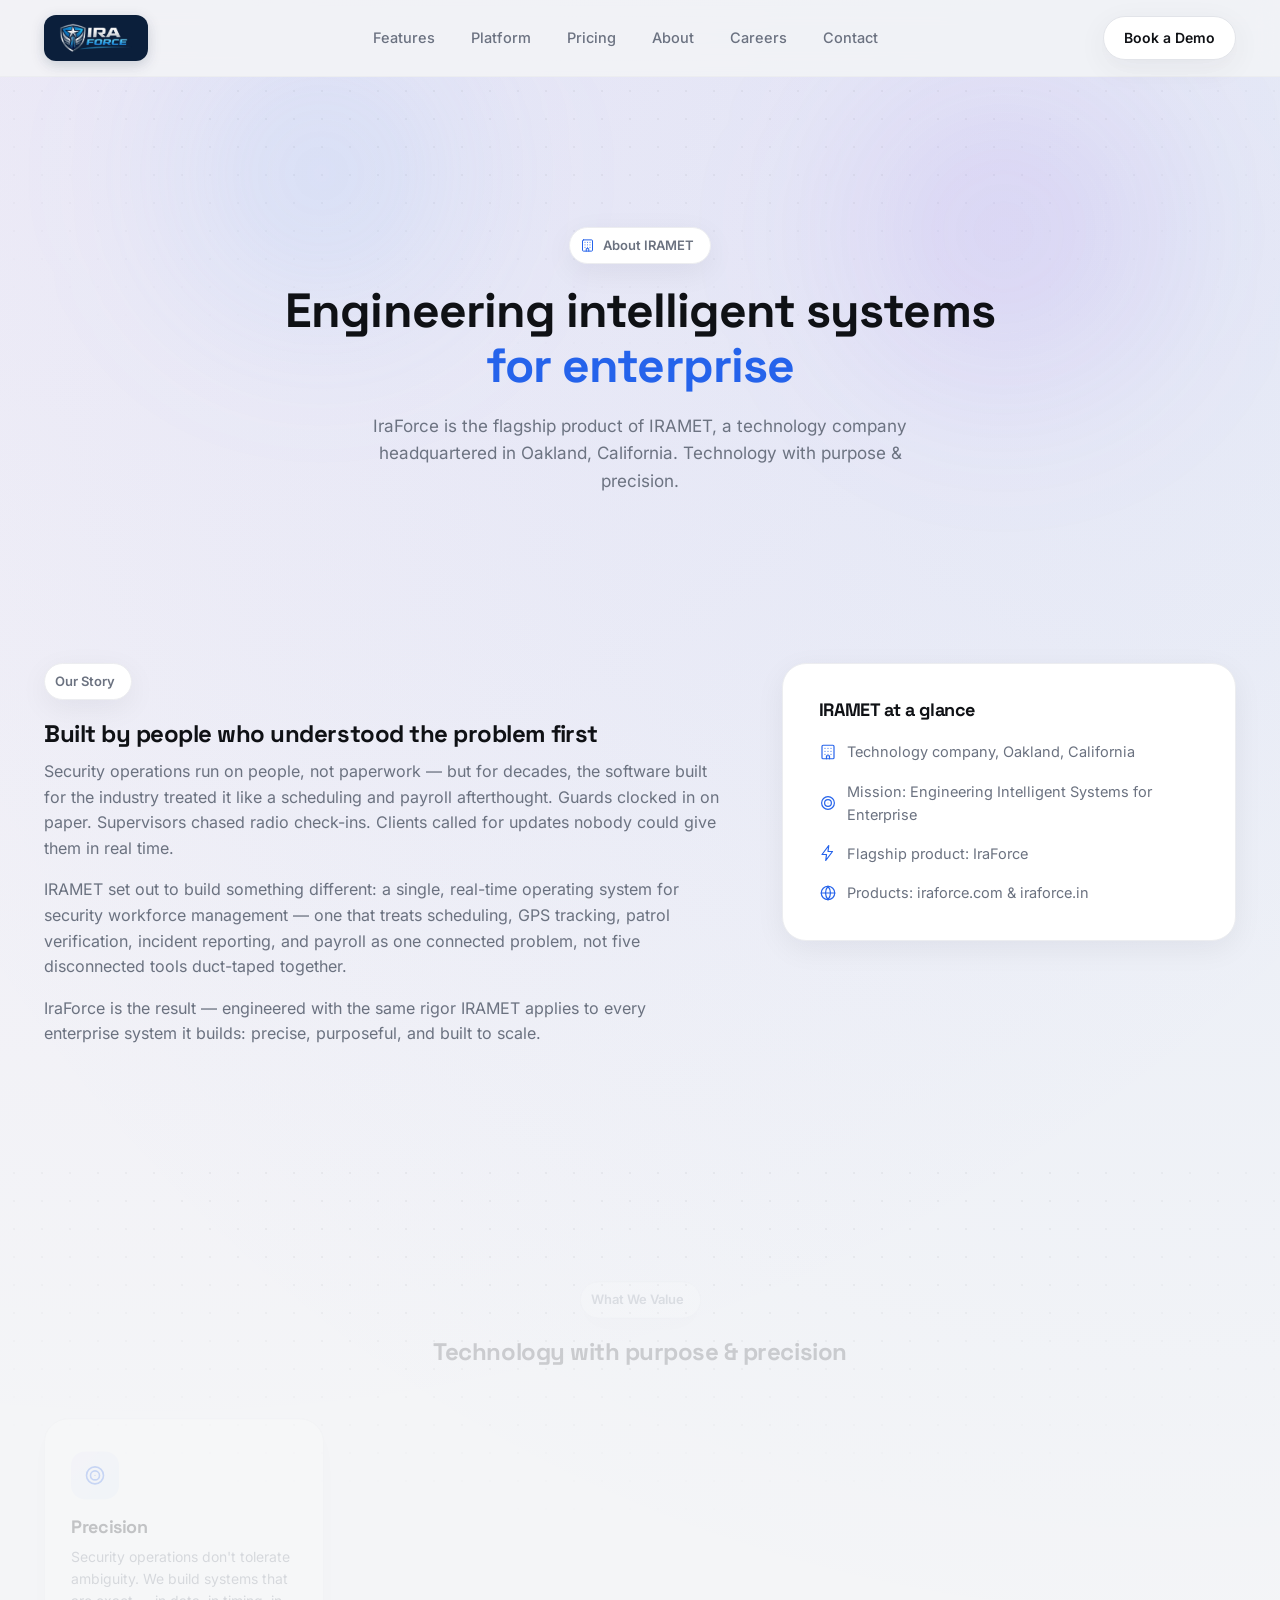
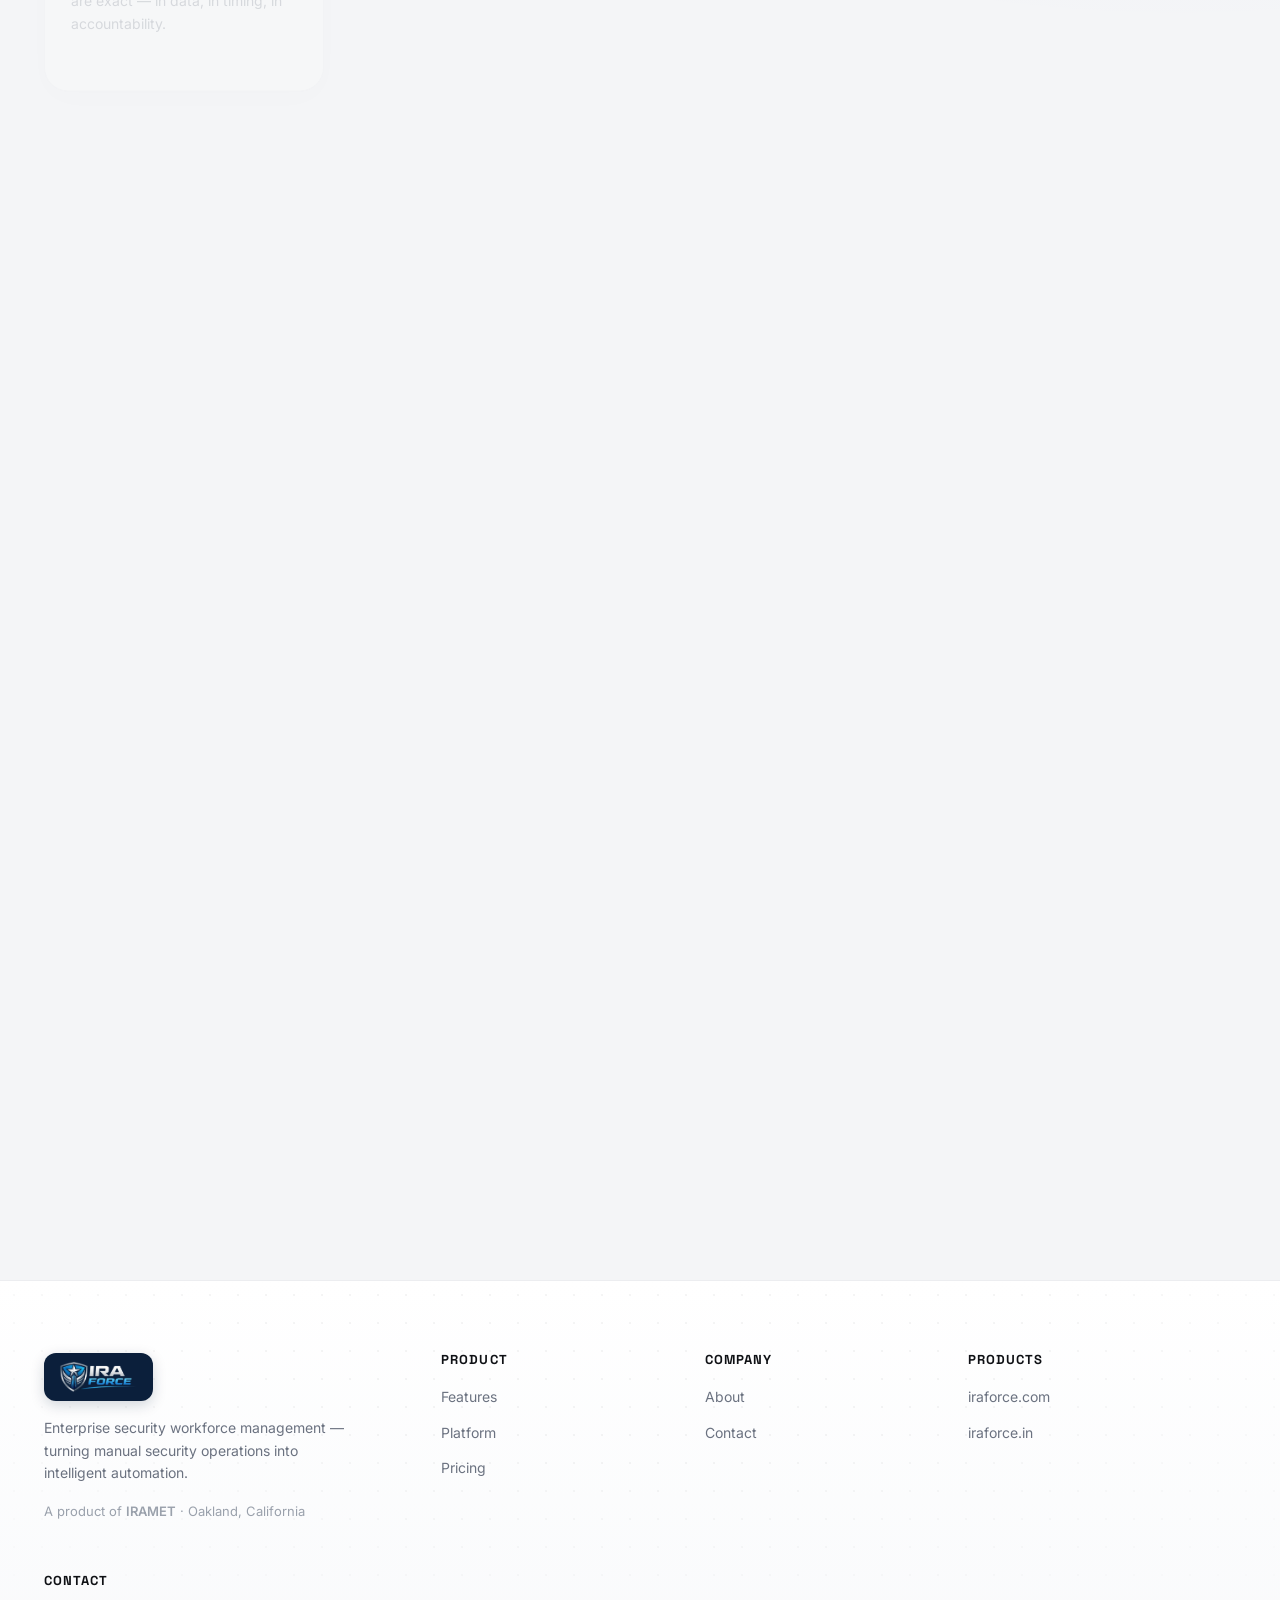
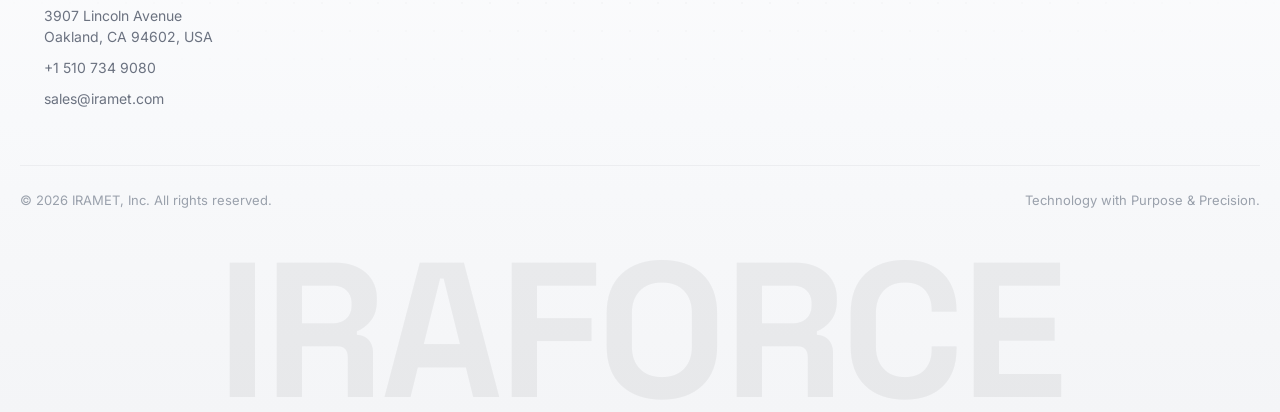
==== about/index.html @ c74eddf4 "IraForce product website — static build for GitHub Pages Astro static output built with base '/' for" ====
<!DOCTYPE html><html lang="en"><head><meta charset="UTF-8"><meta name="viewport" content="width=device-width, initial-scale=1"><title>About | IraForce</title><meta name="description" content="IraForce is the flagship product of IRAMET, a technology company based in Oakland, California, engineering intelligent systems for enterprise security operations."><link rel="canonical" href="https://iraforce.com/about/"><!-- Open Graph --><meta property="og:type" content="website"><meta property="og:title" content="About | IraForce"><meta property="og:description" content="IraForce is the flagship product of IRAMET, a technology company based in Oakland, California, engineering intelligent systems for enterprise security operations."><meta property="og:image" content="/og-image.png"><meta property="og:url" content="https://iraforce.com/about/"><meta property="og:site_name" content="IraForce"><!-- Twitter --><meta name="twitter:card" content="summary_large_image"><meta name="twitter:title" content="About | IraForce"><meta name="twitter:description" content="IraForce is the flagship product of IRAMET, a technology company based in Oakland, California, engineering intelligent systems for enterprise security operations."><meta name="twitter:image" content="/og-image.png"><meta name="theme-color" content="#f4f5f7"><link rel="icon" type="image/png" href="/assets/favicon-32.png" sizes="32x32"><link rel="icon" type="image/png" href="/assets/favicon-16.png" sizes="16x16"><link rel="apple-touch-icon" href="/assets/favicon-180.png"><link rel="shortcut icon" href="/favicon.ico"><script>
      document.documentElement.classList.add('js');
      if (window.matchMedia('(prefers-reduced-motion: reduce)').matches) {
        document.documentElement.classList.add('reduced-motion');
      }
    </script><link rel="stylesheet" href="/_astro/Icon.D8QwF3cm.css"><style>.page-hero[data-astro-cid-ta2fbyqs]{text-align:center;padding:150px 0 72px;position:relative;overflow:hidden}.hero-orbs[data-astro-cid-ta2fbyqs]{z-index:0;pointer-events:none;position:absolute;inset:0}.orb[data-astro-cid-ta2fbyqs]{filter:blur(80px);opacity:.5;border-radius:50%;position:absolute}.orb-teal[data-astro-cid-ta2fbyqs]{background:radial-gradient(circle,#60a5fa33,#0000 70%);width:380px;height:380px;top:-100px;left:10%}.orb-indigo[data-astro-cid-ta2fbyqs]{background:radial-gradient(circle,#7c3aed29,#0000 70%);width:420px;height:420px;top:-60px;right:5%}.page-hero[data-astro-cid-ta2fbyqs] .container[data-astro-cid-ta2fbyqs]{z-index:1;position:relative}.page-hero[data-astro-cid-ta2fbyqs] h1[data-astro-cid-ta2fbyqs]{max-width:720px;margin:0 auto 20px;font-size:clamp(32px,4.6vw,48px)}.page-sub[data-astro-cid-ta2fbyqs]{max-width:560px;margin:0 auto;font-size:17px}.story-grid[data-astro-cid-ta2fbyqs]{grid-template-columns:1.2fr .8fr;align-items:start;gap:56px;display:grid}.story-card-inner[data-astro-cid-ta2fbyqs]{padding:36px}.story-card[data-astro-cid-ta2fbyqs] h3[data-astro-cid-ta2fbyqs]{margin-bottom:20px;font-size:18px}.story-card[data-astro-cid-ta2fbyqs] ul[data-astro-cid-ta2fbyqs]{flex-direction:column;gap:16px;display:flex}.story-card[data-astro-cid-ta2fbyqs] li[data-astro-cid-ta2fbyqs]{color:var(--text-secondary);align-items:center;gap:10px;font-size:14.5px;display:flex}.story-card[data-astro-cid-ta2fbyqs] svg{width:18px;height:18px;color:var(--accent-blue);flex-shrink:0}.values-grid[data-astro-cid-ta2fbyqs]{grid-template-columns:repeat(4,1fr);gap:24px;display:grid}.value-card[data-astro-cid-ta2fbyqs]{text-align:left;padding:32px 26px}.value-icon[data-astro-cid-ta2fbyqs]{background:var(--gradient-brand-soft);width:48px;height:48px;color:var(--ira-teal);border-radius:14px;justify-content:center;align-items:center;margin-bottom:18px;display:flex}.value-card[data-astro-cid-ta2fbyqs] h3[data-astro-cid-ta2fbyqs]{margin-bottom:8px;font-size:18px}.value-card[data-astro-cid-ta2fbyqs] p[data-astro-cid-ta2fbyqs]{margin-bottom:0;font-size:14px}.leadership-grid[data-astro-cid-ta2fbyqs]{grid-template-columns:repeat(3,1fr);gap:24px;display:grid}.leader-card[data-astro-cid-ta2fbyqs]{text-align:center;padding:32px}.leader-avatar[data-astro-cid-ta2fbyqs]{background:var(--gradient-brand-soft);width:64px;height:64px;color:var(--accent-blue);border-radius:50%;justify-content:center;align-items:center;margin:0 auto 18px;display:flex}.leader-card[data-astro-cid-ta2fbyqs] h3[data-astro-cid-ta2fbyqs]{margin-bottom:6px;font-size:17px}.leader-role[data-astro-cid-ta2fbyqs]{color:var(--text-secondary);margin-bottom:8px;font-size:13.5px;font-weight:600}.leader-note[data-astro-cid-ta2fbyqs]{color:var(--text-muted);margin-bottom:0;font-size:12.5px}.cta-panel[data-astro-cid-ta2fbyqs]{text-align:center;padding:72px 40px;position:relative}.cta-panel[data-astro-cid-ta2fbyqs] h2[data-astro-cid-ta2fbyqs]{max-width:600px;margin:0 auto 14px;font-size:clamp(26px,3.6vw,36px)}.cta-glyph[data-astro-cid-ta2fbyqs]{width:.78em;height:.78em;color:var(--accent-blue);vertical-align:-.08em;display:inline-block}.cta-panel[data-astro-cid-ta2fbyqs] p[data-astro-cid-ta2fbyqs]{max-width:460px;margin:0 auto 28px}.cta-actions[data-astro-cid-ta2fbyqs]{flex-wrap:wrap;justify-content:center;gap:16px;display:flex}.cta-actions[data-astro-cid-ta2fbyqs] svg{width:16px;height:16px}@media (width<=960px){.story-grid[data-astro-cid-ta2fbyqs]{grid-template-columns:1fr}.values-grid[data-astro-cid-ta2fbyqs]{grid-template-columns:repeat(2,1fr)}}@media (width<=640px){.values-grid[data-astro-cid-ta2fbyqs],.leadership-grid[data-astro-cid-ta2fbyqs]{grid-template-columns:1fr}}
</style></head><body><a href="#main-content" class="skip-link">Skip to content</a><header class="site-nav" id="site-nav" data-astro-cid-wpvy4v7s><div class="container nav-inner" data-astro-cid-wpvy4v7s><a href="/" class="brand" aria-label="IraForce home" data-astro-cid-wpvy4v7s><img src="/assets/iraforce-logo-trimmed.png" alt="IraForce" class="brand-logo" width="373" height="151" data-astro-cid-wpvy4v7s></a><nav class="nav-links" aria-label="Primary" data-astro-cid-wpvy4v7s><ul data-astro-cid-wpvy4v7s><li data-astro-cid-wpvy4v7s><a href="/features" data-astro-cid-wpvy4v7s>Features</a></li><li data-astro-cid-wpvy4v7s><a href="/platform" data-astro-cid-wpvy4v7s>Platform</a></li><li data-astro-cid-wpvy4v7s><a href="/pricing" data-astro-cid-wpvy4v7s>Pricing</a></li><li data-astro-cid-wpvy4v7s><a href="/about" data-astro-cid-wpvy4v7s>About</a></li><li data-astro-cid-wpvy4v7s><a href="/careers" data-astro-cid-wpvy4v7s>Careers</a></li><li data-astro-cid-wpvy4v7s><a href="/contact" data-astro-cid-wpvy4v7s>Contact</a></li></ul></nav><div class="nav-actions" data-astro-cid-wpvy4v7s><a href="/contact" class="btn btn-secondary nav-cta-secondary" data-astro-cid-wpvy4v7s>Book a Demo</a></div><button class="nav-toggle" id="nav-toggle" aria-expanded="false" aria-controls="mobile-nav" aria-label="Toggle navigation menu" data-astro-cid-wpvy4v7s><span data-astro-cid-wpvy4v7s></span><span data-astro-cid-wpvy4v7s></span><span data-astro-cid-wpvy4v7s></span></button></div><div class="mobile-nav" id="mobile-nav" data-astro-cid-wpvy4v7s><ul data-astro-cid-wpvy4v7s><li data-astro-cid-wpvy4v7s><a href="/features" data-astro-cid-wpvy4v7s>Features</a></li><li data-astro-cid-wpvy4v7s><a href="/platform" data-astro-cid-wpvy4v7s>Platform</a></li><li data-astro-cid-wpvy4v7s><a href="/pricing" data-astro-cid-wpvy4v7s>Pricing</a></li><li data-astro-cid-wpvy4v7s><a href="/about" data-astro-cid-wpvy4v7s>About</a></li><li data-astro-cid-wpvy4v7s><a href="/careers" data-astro-cid-wpvy4v7s>Careers</a></li><li data-astro-cid-wpvy4v7s><a href="/contact" data-astro-cid-wpvy4v7s>Contact</a></li><li data-astro-cid-wpvy4v7s><a href="/contact" class="btn btn-primary btn-block" data-astro-cid-wpvy4v7s>Book a Demo</a></li></ul></div></header><script type="module">var e=document.getElementById(`nav-toggle`),t=document.getElementById(`mobile-nav`);e?.addEventListener(`click`,()=>{let n=t?.classList.toggle(`open`);e.setAttribute(`aria-expanded`,String(!!n))}),t?.querySelectorAll(`a`).forEach(n=>{n.addEventListener(`click`,()=>{t.classList.remove(`open`),e?.setAttribute(`aria-expanded`,`false`)})});</script><main id="main-content"><section class="page-hero dot-grid" data-hero data-astro-cid-ta2fbyqs><div class="hero-orbs" aria-hidden="true" data-astro-cid-ta2fbyqs><span class="orb orb-teal" data-hero-orb data-parallax="0.15" data-astro-cid-ta2fbyqs></span><span class="orb orb-indigo" data-hero-orb data-parallax="0.25" data-astro-cid-ta2fbyqs></span></div><div class="container" data-astro-cid-ta2fbyqs><span class="eyebrow" data-hero-eyebrow data-astro-cid-ta2fbyqs><svg class="icon eyebrow-icon" width="24" height="24" viewBox="0 0 24 24" fill="none" stroke="currentColor" stroke-width="1.6" stroke-linecap="round" stroke-linejoin="round" aria-hidden="true"><rect x="4" y="3" width="16" height="18" rx="1.5"/><path d="M8 7h.01M12 7h.01M16 7h.01M8 11h.01M12 11h.01M16 11h.01M8 15h.01M12 15h.01M16 15h.01M10 21v-4h4v4"/></svg> About IRAMET</span><h1 data-hero-title data-astro-cid-ta2fbyqs>Engineering intelligent systems <span class="gradient-text" data-astro-cid-ta2fbyqs>for enterprise</span></h1><p class="page-sub" data-hero-sub data-astro-cid-ta2fbyqs>IraForce is the flagship product of IRAMET, a technology company headquartered in Oakland, California. Technology with purpose &amp; precision.</p></div></section><section class="section" data-astro-cid-ta2fbyqs><div class="container story-grid" data-astro-cid-ta2fbyqs><div class="story-copy" data-reveal data-astro-cid-ta2fbyqs><span class="eyebrow" data-astro-cid-ta2fbyqs>Our Story</span><h2 data-astro-cid-ta2fbyqs>Built by people who understood the problem first</h2><p data-astro-cid-ta2fbyqs>Security operations run on people, not paperwork — but for decades, the software built for the industry treated it like a scheduling and payroll afterthought. Guards clocked in on paper. Supervisors chased radio check-ins. Clients called for updates nobody could give them in real time.</p><p data-astro-cid-ta2fbyqs>IRAMET set out to build something different: a single, real-time operating system for security workforce management — one that treats scheduling, GPS tracking, patrol verification, incident reporting, and payroll as one connected problem, not five disconnected tools duct-taped together.</p><p data-astro-cid-ta2fbyqs>IraForce is the result — engineered with the same rigor IRAMET applies to every enterprise system it builds: precise, purposeful, and built to scale.</p></div><div class="story-card glass-card" data-reveal data-astro-cid-ta2fbyqs><div class="story-card-inner" data-astro-cid-ta2fbyqs><h3 data-astro-cid-ta2fbyqs>IRAMET at a glance</h3><ul data-astro-cid-ta2fbyqs><li data-astro-cid-ta2fbyqs><svg class="icon " width="24" height="24" viewBox="0 0 24 24" fill="none" stroke="currentColor" stroke-width="1.6" stroke-linecap="round" stroke-linejoin="round" aria-hidden="true"><rect x="4" y="3" width="16" height="18" rx="1.5"/><path d="M8 7h.01M12 7h.01M16 7h.01M8 11h.01M12 11h.01M16 11h.01M8 15h.01M12 15h.01M16 15h.01M10 21v-4h4v4"/></svg> Technology company, Oakland, California</li><li data-astro-cid-ta2fbyqs><svg class="icon " width="24" height="24" viewBox="0 0 24 24" fill="none" stroke="currentColor" stroke-width="1.6" stroke-linecap="round" stroke-linejoin="round" aria-hidden="true"><circle cx="12" cy="12" r="8.5"/><circle cx="12" cy="12" r="4.5"/><circle cx="12" cy="12" r=".6" fill="currentColor" stroke="none"/></svg> Mission: Engineering Intelligent Systems for Enterprise</li><li data-astro-cid-ta2fbyqs><svg class="icon " width="24" height="24" viewBox="0 0 24 24" fill="none" stroke="currentColor" stroke-width="1.6" stroke-linecap="round" stroke-linejoin="round" aria-hidden="true"><path d="M13 2 4 14h6l-1 8 9-12h-6l1-8Z"/></svg> Flagship product: IraForce</li><li data-astro-cid-ta2fbyqs><svg class="icon " width="24" height="24" viewBox="0 0 24 24" fill="none" stroke="currentColor" stroke-width="1.6" stroke-linecap="round" stroke-linejoin="round" aria-hidden="true"><circle cx="12" cy="12" r="9"/><path d="M3 12h18M12 3a14 14 0 0 1 0 18 14 14 0 0 1 0-18Z"/></svg> Products: iraforce.com &amp; iraforce.in</li></ul></div></div></div></section><section class="section values-band dot-grid" data-astro-cid-ta2fbyqs><div class="container" data-astro-cid-ta2fbyqs><div class="section-head center" data-reveal data-astro-cid-ta2fbyqs><span class="eyebrow" data-astro-cid-ta2fbyqs>What We Value</span><h2 data-astro-cid-ta2fbyqs>Technology with purpose &amp; precision</h2></div><div class="values-grid" data-reveal-group data-astro-cid-ta2fbyqs><div class="value-card glass-card" data-reveal-item data-astro-cid-ta2fbyqs><div class="value-icon" data-astro-cid-ta2fbyqs><svg class="icon " width="24" height="24" viewBox="0 0 24 24" fill="none" stroke="currentColor" stroke-width="1.6" stroke-linecap="round" stroke-linejoin="round" aria-hidden="true"><circle cx="12" cy="12" r="8.5"/><circle cx="12" cy="12" r="4.5"/><circle cx="12" cy="12" r=".6" fill="currentColor" stroke="none"/></svg></div><h3 data-astro-cid-ta2fbyqs>Precision</h3><p data-astro-cid-ta2fbyqs>Security operations don&#39;t tolerate ambiguity. We build systems that are exact — in data, in timing, in accountability.</p></div><div class="value-card glass-card" data-reveal-item data-astro-cid-ta2fbyqs><div class="value-icon" data-astro-cid-ta2fbyqs><svg class="icon " width="24" height="24" viewBox="0 0 24 24" fill="none" stroke="currentColor" stroke-width="1.6" stroke-linecap="round" stroke-linejoin="round" aria-hidden="true"><path d="M13 2 4 14h6l-1 8 9-12h-6l1-8Z"/></svg></div><h3 data-astro-cid-ta2fbyqs>Purpose</h3><p data-astro-cid-ta2fbyqs>Every feature ships because it solves a real operational problem for guards, supervisors, or clients — not because it looks good on a slide.</p></div><div class="value-card glass-card" data-reveal-item data-astro-cid-ta2fbyqs><div class="value-icon" data-astro-cid-ta2fbyqs><svg class="icon " width="24" height="24" viewBox="0 0 24 24" fill="none" stroke="currentColor" stroke-width="1.6" stroke-linecap="round" stroke-linejoin="round" aria-hidden="true"><path d="M12 3 4.5 6v6c0 5 3.2 8.4 7.5 9 4.3-.6 7.5-4 7.5-9V6L12 3Z"/><path d="m9 12 2 2 4-4.2"/></svg></div><h3 data-astro-cid-ta2fbyqs>Trust</h3><p data-astro-cid-ta2fbyqs>Our customers run physical security on our platform. We treat reliability, privacy, and data integrity as non-negotiable.</p></div><div class="value-card glass-card" data-reveal-item data-astro-cid-ta2fbyqs><div class="value-icon" data-astro-cid-ta2fbyqs><svg class="icon " width="24" height="24" viewBox="0 0 24 24" fill="none" stroke="currentColor" stroke-width="1.6" stroke-linecap="round" stroke-linejoin="round" aria-hidden="true"><circle cx="12" cy="12" r="9"/><path d="M3 12h18M12 3a14 14 0 0 1 0 18 14 14 0 0 1 0-18Z"/></svg></div><h3 data-astro-cid-ta2fbyqs>Scale</h3><p data-astro-cid-ta2fbyqs>From a single site to a global portfolio, the architecture is built multi-tenant from the ground up — no re-platforming required.</p></div></div></div></section><section class="section leadership-band" data-astro-cid-ta2fbyqs><div class="container" data-astro-cid-ta2fbyqs><div class="section-head center" data-reveal data-astro-cid-ta2fbyqs><span class="eyebrow" data-astro-cid-ta2fbyqs>Leadership</span><h2 data-astro-cid-ta2fbyqs>The team behind IraForce</h2><p data-astro-cid-ta2fbyqs>Leadership profiles are being finalized — check back soon, or reach out directly.</p></div><div class="leadership-grid" data-reveal-group data-astro-cid-ta2fbyqs><div class="leader-card glass-card" data-reveal-item data-astro-cid-ta2fbyqs><div class="leader-avatar" aria-hidden="true" data-astro-cid-ta2fbyqs><svg class="icon " width="24" height="24" viewBox="0 0 24 24" fill="none" stroke="currentColor" stroke-width="1.6" stroke-linecap="round" stroke-linejoin="round" aria-hidden="true"><circle cx="9" cy="8" r="3"/><path d="M2.5 20c0-3.6 2.9-6 6.5-6s6.5 2.4 6.5 6"/><circle cx="17.5" cy="9" r="2.5"/><path d="M15.5 14.2c2.9.4 5 2.6 5 5.8"/></svg></div><h3 data-astro-cid-ta2fbyqs>Leadership Team</h3><p class="leader-role" data-astro-cid-ta2fbyqs>Executive Leadership</p><p class="leader-note" data-astro-cid-ta2fbyqs>Bios coming soon</p></div><div class="leader-card glass-card" data-reveal-item data-astro-cid-ta2fbyqs><div class="leader-avatar" aria-hidden="true" data-astro-cid-ta2fbyqs><svg class="icon " width="24" height="24" viewBox="0 0 24 24" fill="none" stroke="currentColor" stroke-width="1.6" stroke-linecap="round" stroke-linejoin="round" aria-hidden="true"><circle cx="9" cy="8" r="3"/><path d="M2.5 20c0-3.6 2.9-6 6.5-6s6.5 2.4 6.5 6"/><circle cx="17.5" cy="9" r="2.5"/><path d="M15.5 14.2c2.9.4 5 2.6 5 5.8"/></svg></div><h3 data-astro-cid-ta2fbyqs>Product &amp; Engineering</h3><p class="leader-role" data-astro-cid-ta2fbyqs>Product &amp; Engineering Leadership</p><p class="leader-note" data-astro-cid-ta2fbyqs>Bios coming soon</p></div><div class="leader-card glass-card" data-reveal-item data-astro-cid-ta2fbyqs><div class="leader-avatar" aria-hidden="true" data-astro-cid-ta2fbyqs><svg class="icon " width="24" height="24" viewBox="0 0 24 24" fill="none" stroke="currentColor" stroke-width="1.6" stroke-linecap="round" stroke-linejoin="round" aria-hidden="true"><circle cx="9" cy="8" r="3"/><path d="M2.5 20c0-3.6 2.9-6 6.5-6s6.5 2.4 6.5 6"/><circle cx="17.5" cy="9" r="2.5"/><path d="M15.5 14.2c2.9.4 5 2.6 5 5.8"/></svg></div><h3 data-astro-cid-ta2fbyqs>Customer Success</h3><p class="leader-role" data-astro-cid-ta2fbyqs>Customer Success Leadership</p><p class="leader-note" data-astro-cid-ta2fbyqs>Bios coming soon</p></div></div></div></section><section class="section closing-cta" data-astro-cid-ta2fbyqs><div class="container" data-astro-cid-ta2fbyqs><div class="cta-panel glass-card" data-reveal data-astro-cid-ta2fbyqs><h2 data-astro-cid-ta2fbyqs>Want to talk to the team? <svg class="icon cta-glyph" width="24" height="24" viewBox="0 0 24 24" fill="none" stroke="currentColor" stroke-width="1.6" stroke-linecap="round" stroke-linejoin="round" aria-hidden="true"><path d="M12 3 4.5 6v6c0 5 3.2 8.4 7.5 9 4.3-.6 7.5-4 7.5-9V6L12 3Z"/><path d="m9 12 2 2 4-4.2"/></svg></h2><p data-astro-cid-ta2fbyqs>We're happy to walk through how IraForce would fit your operation.</p><div class="cta-actions" data-astro-cid-ta2fbyqs><a href="/contact" class="btn btn-primary" data-astro-cid-ta2fbyqs>Contact Us <svg class="icon " width="24" height="24" viewBox="0 0 24 24" fill="none" stroke="currentColor" stroke-width="1.6" stroke-linecap="round" stroke-linejoin="round" aria-hidden="true"><path d="M5 12h13M13 6l6 6-6 6"/></svg></a></div></div></div></section></main><footer class="site-footer dot-grid" data-astro-cid-jo6i4kqk><div class="container footer-inner" data-astro-cid-jo6i4kqk><div class="footer-brand" data-astro-cid-jo6i4kqk><a href="/" class="brand" aria-label="IraForce home" data-astro-cid-jo6i4kqk><img src="/assets/iraforce-logo-trimmed.png" alt="IraForce" class="brand-logo" width="373" height="151" data-astro-cid-jo6i4kqk></a><p data-astro-cid-jo6i4kqk>Enterprise security workforce management — turning manual security operations into intelligent automation.</p><p class="footer-parent" data-astro-cid-jo6i4kqk>A product of <strong data-astro-cid-jo6i4kqk>IRAMET</strong> · Oakland, California</p></div><div class="footer-col" data-astro-cid-jo6i4kqk><h4 data-astro-cid-jo6i4kqk>Product</h4><ul data-astro-cid-jo6i4kqk><li data-astro-cid-jo6i4kqk><a href="/features" data-astro-cid-jo6i4kqk>Features</a></li><li data-astro-cid-jo6i4kqk><a href="/platform" data-astro-cid-jo6i4kqk>Platform</a></li><li data-astro-cid-jo6i4kqk><a href="/pricing" data-astro-cid-jo6i4kqk>Pricing</a></li></ul></div><div class="footer-col" data-astro-cid-jo6i4kqk><h4 data-astro-cid-jo6i4kqk>Company</h4><ul data-astro-cid-jo6i4kqk><li data-astro-cid-jo6i4kqk><a href="/about" data-astro-cid-jo6i4kqk>About</a></li><li data-astro-cid-jo6i4kqk><a href="/contact" data-astro-cid-jo6i4kqk>Contact</a></li></ul></div><div class="footer-col" data-astro-cid-jo6i4kqk><h4 data-astro-cid-jo6i4kqk>Products</h4><ul data-astro-cid-jo6i4kqk><li data-astro-cid-jo6i4kqk><a href="https://iraforce.com" data-astro-cid-jo6i4kqk>iraforce.com</a></li><li data-astro-cid-jo6i4kqk><a href="https://iraforce.in" data-astro-cid-jo6i4kqk>iraforce.in</a></li></ul></div><div class="footer-col" data-astro-cid-jo6i4kqk><h4 data-astro-cid-jo6i4kqk>Contact</h4><ul class="footer-contact" data-astro-cid-jo6i4kqk><li data-astro-cid-jo6i4kqk>3907 Lincoln Avenue<br data-astro-cid-jo6i4kqk>Oakland, CA 94602, USA</li><li data-astro-cid-jo6i4kqk><a href="tel:+15107349080" data-astro-cid-jo6i4kqk>+1 510 734 9080</a></li><li data-astro-cid-jo6i4kqk><a href="mailto:sales@iramet.com" data-astro-cid-jo6i4kqk>sales@iramet.com</a></li></ul></div></div><div class="container footer-bottom" data-astro-cid-jo6i4kqk><p data-astro-cid-jo6i4kqk>&copy; 2026 IRAMET, Inc. All rights reserved.</p><p class="footer-tagline" data-astro-cid-jo6i4kqk>Technology with Purpose &amp; Precision.</p></div><div class="footer-watermark" aria-hidden="true" data-astro-cid-jo6i4kqk>IRAFORCE</div></footer><script type="module" src="/_astro/Layout.astro_astro_type_script_index_0_lang.DXG16m_d.js"></script></body></html>
---- _astro/Icon.D8QwF3cm.css ----
@font-face{font-family:Space Grotesk;font-style:normal;font-display:swap;font-weight:500;src:url(/_astro/space-grotesk-vietnamese-500-normal.BmEvtly_.woff2)format("woff2"),url(/_astro/space-grotesk-vietnamese-500-normal.BTqKIpxg.woff)format("woff");unicode-range:U+102-103,U+110-111,U+128-129,U+168-169,U+1A0-1A1,U+1AF-1B0,U+300-301,U+303-304,U+308-309,U+323,U+329,U+1EA0-1EF9,U+20AB}@font-face{font-family:Space Grotesk;font-style:normal;font-display:swap;font-weight:500;src:url(/_astro/space-grotesk-latin-ext-500-normal.DUe3BAxM.woff2)format("woff2"),url(/_astro/space-grotesk-latin-ext-500-normal.3dgZTiw9.woff)format("woff");unicode-range:U+100-2BA,U+2BD-2C5,U+2C7-2CC,U+2CE-2D7,U+2DD-2FF,U+304,U+308,U+329,U+1D00-1DBF,U+1E00-1E9F,U+1EF2-1EFF,U+2020,U+20A0-20AB,U+20AD-20C0,U+2113,U+2C60-2C7F,U+A720-A7FF}@font-face{font-family:Space Grotesk;font-style:normal;font-display:swap;font-weight:500;src:url(/_astro/space-grotesk-latin-500-normal.lFbtlQH6.woff2)format("woff2"),url(/_astro/space-grotesk-latin-500-normal.CNSSEhBt.woff)format("woff");unicode-range:U+??,U+131,U+152-153,U+2BB-2BC,U+2C6,U+2DA,U+2DC,U+304,U+308,U+329,U+2000-206F,U+20AC,U+2122,U+2191,U+2193,U+2212,U+2215,U+FEFF,U+FFFD}@font-face{font-family:Space Grotesk;font-style:normal;font-display:swap;font-weight:600;src:url(/_astro/space-grotesk-vietnamese-600-normal.DUi7WF5p.woff2)format("woff2"),url(/_astro/space-grotesk-vietnamese-600-normal.D6zpsUhD.woff)format("woff");unicode-range:U+102-103,U+110-111,U+128-129,U+168-169,U+1A0-1A1,U+1AF-1B0,U+300-301,U+303-304,U+308-309,U+323,U+329,U+1EA0-1EF9,U+20AB}@font-face{font-family:Space Grotesk;font-style:normal;font-display:swap;font-weight:600;src:url(/_astro/space-grotesk-latin-ext-600-normal.DxxdqCpr.woff2)format("woff2"),url(/_astro/space-grotesk-latin-ext-600-normal.VcznFIpX.woff)format("woff");unicode-range:U+100-2BA,U+2BD-2C5,U+2C7-2CC,U+2CE-2D7,U+2DD-2FF,U+304,U+308,U+329,U+1D00-1DBF,U+1E00-1E9F,U+1EF2-1EFF,U+2020,U+20A0-20AB,U+20AD-20C0,U+2113,U+2C60-2C7F,U+A720-A7FF}@font-face{font-family:Space Grotesk;font-style:normal;font-display:swap;font-weight:600;src:url(/_astro/space-grotesk-latin-600-normal.DjKNqYRj.woff2)format("woff2"),url(/_astro/space-grotesk-latin-600-normal.BflQw4A9.woff)format("woff");unicode-range:U+??,U+131,U+152-153,U+2BB-2BC,U+2C6,U+2DA,U+2DC,U+304,U+308,U+329,U+2000-206F,U+20AC,U+2122,U+2191,U+2193,U+2212,U+2215,U+FEFF,U+FFFD}@font-face{font-family:Space Grotesk;font-style:normal;font-display:swap;font-weight:700;src:url(/_astro/space-grotesk-vietnamese-700-normal.DMty7AZE.woff2)format("woff2"),url(/_astro/space-grotesk-vietnamese-700-normal.Duxec5Rn.woff)format("woff");unicode-range:U+102-103,U+110-111,U+128-129,U+168-169,U+1A0-1A1,U+1AF-1B0,U+300-301,U+303-304,U+308-309,U+323,U+329,U+1EA0-1EF9,U+20AB}@font-face{font-family:Space Grotesk;font-style:normal;font-display:swap;font-weight:700;src:url(/_astro/space-grotesk-latin-ext-700-normal.BQnZhY3m.woff2)format("woff2"),url(/_astro/space-grotesk-latin-ext-700-normal.HVCqSBdx.woff)format("woff");unicode-range:U+100-2BA,U+2BD-2C5,U+2C7-2CC,U+2CE-2D7,U+2DD-2FF,U+304,U+308,U+329,U+1D00-1DBF,U+1E00-1E9F,U+1EF2-1EFF,U+2020,U+20A0-20AB,U+20AD-20C0,U+2113,U+2C60-2C7F,U+A720-A7FF}@font-face{font-family:Space Grotesk;font-style:normal;font-display:swap;font-weight:700;src:url(/_astro/space-grotesk-latin-700-normal.RjhwGPKo.woff2)format("woff2"),url(/_astro/space-grotesk-latin-700-normal.CwsQ-cCU.woff)format("woff");unicode-range:U+??,U+131,U+152-153,U+2BB-2BC,U+2C6,U+2DA,U+2DC,U+304,U+308,U+329,U+2000-206F,U+20AC,U+2122,U+2191,U+2193,U+2212,U+2215,U+FEFF,U+FFFD}@font-face{font-family:Inter;font-style:normal;font-display:swap;font-weight:400;src:url(/_astro/inter-cyrillic-ext-400-normal.BQZuk6qB.woff2)format("woff2"),url(/_astro/inter-cyrillic-ext-400-normal.DQukG94-.woff)format("woff");unicode-range:U+460-52F,U+1C80-1C8A,U+20B4,U+2DE0-2DFF,U+A640-A69F,U+FE2E-FE2F}@font-face{font-family:Inter;font-style:normal;font-display:swap;font-weight:400;src:url(/_astro/inter-cyrillic-400-normal.obahsSVq.woff2)format("woff2"),url(/_astro/inter-cyrillic-400-normal.HOLc17fK.woff)format("woff");unicode-range:U+301,U+400-45F,U+490-491,U+4B0-4B1,U+2116}@font-face{font-family:Inter;font-style:normal;font-display:swap;font-weight:400;src:url(/_astro/inter-greek-ext-400-normal.DGGRlc-M.woff2)format("woff2"),url(/_astro/inter-greek-ext-400-normal.KugGGMne.woff)format("woff");unicode-range:U+1F??}@font-face{font-family:Inter;font-style:normal;font-display:swap;font-weight:400;src:url(/_astro/inter-greek-400-normal.B4URO6DV.woff2)format("woff2"),url(/_astro/inter-greek-400-normal.q2sYcFCs.woff)format("woff");unicode-range:U+370-377,U+37A-37F,U+384-38A,U+38C,U+38E-3A1,U+3A3-3FF}@font-face{font-family:Inter;font-style:normal;font-display:swap;font-weight:400;src:url(/_astro/inter-vietnamese-400-normal.DMkecbls.woff2)format("woff2"),url(/_astro/inter-vietnamese-400-normal.Bbgyi5SW.woff)format("woff");unicode-range:U+102-103,U+110-111,U+128-129,U+168-169,U+1A0-1A1,U+1AF-1B0,U+300-301,U+303-304,U+308-309,U+323,U+329,U+1EA0-1EF9,U+20AB}@font-face{font-family:Inter;font-style:normal;font-display:swap;font-weight:400;src:url(/_astro/inter-latin-ext-400-normal.C1nco2VV.woff2)format("woff2"),url(/_astro/inter-latin-ext-400-normal.77YHD8bZ.woff)format("woff");unicode-range:U+100-2BA,U+2BD-2C5,U+2C7-2CC,U+2CE-2D7,U+2DD-2FF,U+304,U+308,U+329,U+1D00-1DBF,U+1E00-1E9F,U+1EF2-1EFF,U+2020,U+20A0-20AB,U+20AD-20C0,U+2113,U+2C60-2C7F,U+A720-A7FF}@font-face{font-family:Inter;font-style:normal;font-display:swap;font-weight:400;src:url(/_astro/inter-latin-400-normal.C38fXH4l.woff2)format("woff2"),url(/_astro/inter-latin-400-normal.CyCys3Eg.woff)format("woff");unicode-range:U+??,U+131,U+152-153,U+2BB-2BC,U+2C6,U+2DA,U+2DC,U+304,U+308,U+329,U+2000-206F,U+20AC,U+2122,U+2191,U+2193,U+2212,U+2215,U+FEFF,U+FFFD}@font-face{font-family:Inter;font-style:normal;font-display:swap;font-weight:500;src:url(/_astro/inter-cyrillic-ext-500-normal.B0yAr1jD.woff2)format("woff2"),url(/_astro/inter-cyrillic-ext-500-normal.BmqWE9Dz.woff)format("woff");unicode-range:U+460-52F,U+1C80-1C8A,U+20B4,U+2DE0-2DFF,U+A640-A69F,U+FE2E-FE2F}@font-face{font-family:Inter;font-style:normal;font-display:swap;font-weight:500;src:url(/_astro/inter-cyrillic-500-normal.BasfLYem.woff2)format("woff2"),url(/_astro/inter-cyrillic-500-normal.CxZf_p3X.woff)format("woff");unicode-range:U+301,U+400-45F,U+490-491,U+4B0-4B1,U+2116}@font-face{font-family:Inter;font-style:normal;font-display:swap;font-weight:500;src:url(/_astro/inter-greek-ext-500-normal.C4iEst2y.woff2)format("woff2"),url(/_astro/inter-greek-ext-500-normal.2j5mBUwD.woff)format("woff");unicode-range:U+1F??}@font-face{font-family:Inter;font-style:normal;font-display:swap;font-weight:500;src:url(/_astro/inter-greek-500-normal.BIZE56-Y.woff2)format("woff2"),url(/_astro/inter-greek-500-normal.Xzm54t5V.woff)format("woff");unicode-range:U+370-377,U+37A-37F,U+384-38A,U+38C,U+38E-3A1,U+3A3-3FF}@font-face{font-family:Inter;font-style:normal;font-display:swap;font-weight:500;src:url(/_astro/inter-vietnamese-500-normal.DOriooB6.woff2)format("woff2"),url(/_astro/inter-vietnamese-500-normal.mJboJaSs.woff)format("woff");unicode-range:U+102-103,U+110-111,U+128-129,U+168-169,U+1A0-1A1,U+1AF-1B0,U+300-301,U+303-304,U+308-309,U+323,U+329,U+1EA0-1EF9,U+20AB}@font-face{font-family:Inter;font-style:normal;font-display:swap;font-weight:500;src:url(/_astro/inter-latin-ext-500-normal.CV4jyFjo.woff2)format("woff2"),url(/_astro/inter-latin-ext-500-normal.BxGbmqWO.woff)format("woff");unicode-range:U+100-2BA,U+2BD-2C5,U+2C7-2CC,U+2CE-2D7,U+2DD-2FF,U+304,U+308,U+329,U+1D00-1DBF,U+1E00-1E9F,U+1EF2-1EFF,U+2020,U+20A0-20AB,U+20AD-20C0,U+2113,U+2C60-2C7F,U+A720-A7FF}@font-face{font-family:Inter;font-style:normal;font-display:swap;font-weight:500;src:url(/_astro/inter-latin-500-normal.Cerq10X2.woff2)format("woff2"),url(/_astro/inter-latin-500-normal.BL9OpVg8.woff)format("woff");unicode-range:U+??,U+131,U+152-153,U+2BB-2BC,U+2C6,U+2DA,U+2DC,U+304,U+308,U+329,U+2000-206F,U+20AC,U+2122,U+2191,U+2193,U+2212,U+2215,U+FEFF,U+FFFD}@font-face{font-family:Inter;font-style:normal;font-display:swap;font-weight:600;src:url(/_astro/inter-cyrillic-ext-600-normal.Dfes3d0z.woff2)format("woff2"),url(/_astro/inter-cyrillic-ext-600-normal.Bcila6Z-.woff)format("woff");unicode-range:U+460-52F,U+1C80-1C8A,U+20B4,U+2DE0-2DFF,U+A640-A69F,U+FE2E-FE2F}@font-face{font-family:Inter;font-style:normal;font-display:swap;font-weight:600;src:url(/_astro/inter-cyrillic-600-normal.CWCymEST.woff2)format("woff2"),url(/_astro/inter-cyrillic-600-normal.4D_pXhcN.woff)format("woff");unicode-range:U+301,U+400-45F,U+490-491,U+4B0-4B1,U+2116}@font-face{font-family:Inter;font-style:normal;font-display:swap;font-weight:600;src:url(/_astro/inter-greek-ext-600-normal.DRtmH8MT.woff2)format("woff2"),url(/_astro/inter-greek-ext-600-normal.B8X0CLgF.woff)format("woff");unicode-range:U+1F??}@font-face{font-family:Inter;font-style:normal;font-display:swap;font-weight:600;src:url(/_astro/inter-greek-600-normal.plRanbMR.woff2)format("woff2"),url(/_astro/inter-greek-600-normal.BZpKdvQh.woff)format("woff");unicode-range:U+370-377,U+37A-37F,U+384-38A,U+38C,U+38E-3A1,U+3A3-3FF}@font-face{font-family:Inter;font-style:normal;font-display:swap;font-weight:600;src:url(/_astro/inter-vietnamese-600-normal.Cc8MFFhd.woff2)format("woff2"),url(/_astro/inter-vietnamese-600-normal.BuLX-rYi.woff)format("woff");unicode-range:U+102-103,U+110-111,U+128-129,U+168-169,U+1A0-1A1,U+1AF-1B0,U+300-301,U+303-304,U+308-309,U+323,U+329,U+1EA0-1EF9,U+20AB}@font-face{font-family:Inter;font-style:normal;font-display:swap;font-weight:600;src:url(/_astro/inter-latin-ext-600-normal.D2bJ5OIk.woff2)format("woff2"),url(/_astro/inter-latin-ext-600-normal.CIVaiw4L.woff)format("woff");unicode-range:U+100-2BA,U+2BD-2C5,U+2C7-2CC,U+2CE-2D7,U+2DD-2FF,U+304,U+308,U+329,U+1D00-1DBF,U+1E00-1E9F,U+1EF2-1EFF,U+2020,U+20A0-20AB,U+20AD-20C0,U+2113,U+2C60-2C7F,U+A720-A7FF}@font-face{font-family:Inter;font-style:normal;font-display:swap;font-weight:600;src:url(/_astro/inter-latin-600-normal.LgqL8muc.woff2)format("woff2"),url(/_astro/inter-latin-600-normal.CiBQ2DWP.woff)format("woff");unicode-range:U+??,U+131,U+152-153,U+2BB-2BC,U+2C6,U+2DA,U+2DC,U+304,U+308,U+329,U+2000-206F,U+20AC,U+2122,U+2191,U+2193,U+2212,U+2215,U+FEFF,U+FFFD}:root{--accent-blue:#2563eb;--accent-blue-dark:#1d4ed8;--accent-purple:#7c3aed;--accent-purple-soft:#a78bfa;--accent-blue-soft:#60a5fa;--ira-teal:var(--accent-blue);--ira-blue:var(--accent-blue);--ira-indigo:var(--accent-purple);--gradient-brand:linear-gradient(120deg, var(--accent-purple) 0%, var(--accent-blue) 100%);--gradient-brand-soft:linear-gradient(135deg, #a78bfa29 0%, #60a5fa29 100%);--gradient-radial-glow:radial-gradient(circle at 30% 20%, #60a5fa29, transparent 60%);--bg-base:#f4f5f7;--bg-panel:#fff;--bg-panel-raised:#fff;--border-soft:#ecedf0;--border-strong:#e2e4e9;--text-primary:#0f1115;--text-secondary:#6b7280;--text-muted:#9aa1ac;--btn-dark:#111318;--btn-dark-hover:#22252d;--shadow-card:0 8px 30px #11111a0f;--shadow-card-hover:0 16px 44px #11111a1a;--shadow-pill:0 8px 20px #11111a29;--font-display:"Space Grotesk", "Sora", system-ui, sans-serif;--font-body:"Inter", system-ui, -apple-system, sans-serif;--container-w:1240px;--radius-sm:12px;--radius-md:18px;--radius-lg:24px;--radius-xl:32px;color-scheme:light}*{box-sizing:border-box}html{scroll-behavior:smooth}@media (prefers-reduced-motion:reduce){html{scroll-behavior:auto}}body{background:var(--bg-base);color:var(--text-primary);font-family:var(--font-body);-webkit-font-smoothing:antialiased;background-image:radial-gradient(circle at 12% -6%,#7c3aed12,#0000 42%),radial-gradient(circle at 92% 6%,#2563eb12,#0000 40%);margin:0;font-size:16px;line-height:1.6;overflow-x:hidden}.dot-grid{position:relative}.dot-grid:before{content:"";pointer-events:none;z-index:0;background-image:radial-gradient(#0f11150b 1px,#0000 1px);background-size:28px 28px;position:absolute;inset:0;mask-image:radial-gradient(80% 60% at 50% 0,#000 40%,#0000 100%)}h1,h2,h3,h4,h5{font-family:var(--font-display);letter-spacing:-.02em;color:var(--text-primary);margin:0 0 .5em;font-weight:700;line-height:1.14}p{color:var(--text-secondary);margin:0 0 1em}a{color:inherit;text-decoration:none}img{max-width:100%;display:block}ul{margin:0;padding:0;list-style:none}.container{width:100%;max-width:var(--container-w);margin:0 auto;padding:0 24px}.section{padding:96px 0;position:relative}@media (width<=768px){.section{padding:64px 0}}.eyebrow{font-family:var(--font-body);letter-spacing:0;text-transform:none;color:var(--text-secondary);border:1px solid var(--border-soft);box-shadow:var(--shadow-card);background:#fff;border-radius:999px;align-items:center;gap:8px;margin-bottom:20px;padding:7px 16px 7px 10px;font-size:13px;font-weight:600;display:inline-flex}.eyebrow-icon{width:15px;height:15px;color:var(--accent-blue);flex-shrink:0}.gradient-text{color:var(--accent-blue)}.gradient-text-vivid{background:var(--gradient-brand);color:#0000;background-clip:text}.section-head{max-width:640px;margin:0 0 56px}.section-head.center{text-align:center;margin-left:auto;margin-right:auto}.btn{font-family:var(--font-body);cursor:pointer;white-space:nowrap;border:1px solid #0000;border-radius:999px;justify-content:center;align-items:center;gap:8px;padding:13px 22px;font-size:15px;font-weight:600;transition:transform .25s,box-shadow .25s,background .25s,border-color .25s;display:inline-flex}.btn:focus-visible{outline:2px solid var(--accent-blue);outline-offset:3px}.btn-primary{background:var(--btn-dark);color:#fff;box-shadow:var(--shadow-pill)}.btn-primary:hover{background:var(--btn-dark-hover);transform:translateY(-2px);box-shadow:0 12px 28px #11111a38}.btn-secondary{border-color:var(--border-strong);color:var(--text-primary);box-shadow:var(--shadow-card);background:#fff}.btn-secondary:hover{border-color:var(--accent-blue);background:#2563eb0f;transform:translateY(-2px)}.btn-block{width:100%}.glass-card{border:1px solid var(--border-soft);border-radius:var(--radius-lg);box-shadow:var(--shadow-card);background:#fff;transition:transform .35s,border-color .35s,box-shadow .35s;position:relative}.glass-card:hover{box-shadow:var(--shadow-card-hover);border-color:#2563eb40;transform:translateY(-6px)}.gradient-border{border-radius:var(--radius-lg);background:linear-gradient(135deg,#7c3aed59,#2563eb4d,#11111a0a);padding:1px;position:relative}.gradient-border>*{border-radius:calc(var(--radius-lg) - 1px)}.pill{border:1px solid var(--border-soft);color:var(--text-secondary);background:#fff;border-radius:999px;align-items:center;gap:6px;padding:5px 12px;font-size:12px;font-weight:600;display:inline-flex}.visually-hidden{clip:rect(0, 0, 0, 0);white-space:nowrap;border:0;width:1px;height:1px;margin:-1px;padding:0;position:absolute;overflow:hidden}.skip-link{background:var(--accent-blue);color:#fff;z-index:1000;border-radius:0 0 8px;padding:10px 18px;font-weight:600;position:absolute;top:0;left:-999px}.skip-link:focus{left:0}[data-reveal]{opacity:0;transform:translateY(28px)}html:not(.js) [data-reveal],.reduced-motion [data-reveal]{opacity:1;transform:none}.site-nav[data-astro-cid-wpvy4v7s]{z-index:200;backdrop-filter:blur(14px);border-bottom:1px solid var(--border-soft);background:#f4f5f7c7;position:sticky;top:0}.nav-inner[data-astro-cid-wpvy4v7s]{justify-content:space-between;align-items:center;gap:24px;height:76px;display:flex}.brand[data-astro-cid-wpvy4v7s]{background:#0b1f3b;border-radius:12px;flex-shrink:0;align-items:center;gap:10px;padding:8px 15px;display:inline-flex;box-shadow:0 4px 14px #0b1f3b2e}.brand-logo[data-astro-cid-wpvy4v7s]{width:auto;height:30px;display:block}.nav-links[data-astro-cid-wpvy4v7s]{flex:1;justify-content:center;display:flex}.nav-links[data-astro-cid-wpvy4v7s] ul[data-astro-cid-wpvy4v7s]{gap:8px;display:flex}.nav-links[data-astro-cid-wpvy4v7s] a[data-astro-cid-wpvy4v7s]{color:var(--text-secondary);border-radius:999px;padding:10px 14px;font-size:14.5px;font-weight:500;transition:color .2s,background .2s;display:inline-block}.nav-links[data-astro-cid-wpvy4v7s] a[data-astro-cid-wpvy4v7s]:hover,.nav-links[data-astro-cid-wpvy4v7s] a[data-astro-cid-wpvy4v7s][aria-current=page]{color:var(--text-primary);background:#0f11150d}.nav-actions[data-astro-cid-wpvy4v7s]{flex-shrink:0}.nav-cta-secondary[data-astro-cid-wpvy4v7s]{padding:10px 20px;font-size:14px}.nav-toggle[data-astro-cid-wpvy4v7s]{border:1px solid var(--border-soft);cursor:pointer;background:0 0;border-radius:10px;flex-direction:column;justify-content:center;gap:5px;width:40px;height:40px;display:none}.nav-toggle[data-astro-cid-wpvy4v7s] span[data-astro-cid-wpvy4v7s]{background:var(--text-primary);width:18px;height:2px;margin:0 auto;transition:transform .25s,opacity .25s;display:block}.mobile-nav[data-astro-cid-wpvy4v7s]{border-bottom:1px solid var(--border-soft);background:#fff;max-height:0;transition:max-height .3s;display:none;overflow:hidden}.mobile-nav[data-astro-cid-wpvy4v7s].open{max-height:480px}.mobile-nav[data-astro-cid-wpvy4v7s] ul[data-astro-cid-wpvy4v7s]{flex-direction:column;gap:4px;padding:12px 24px 24px;display:flex}.mobile-nav[data-astro-cid-wpvy4v7s] a[data-astro-cid-wpvy4v7s]{color:var(--text-secondary);border-bottom:1px solid var(--border-soft);padding:12px 8px;font-size:16px;display:block}.mobile-nav[data-astro-cid-wpvy4v7s] .btn[data-astro-cid-wpvy4v7s]{margin-top:10px}@media (width<=880px){.nav-links[data-astro-cid-wpvy4v7s],.nav-actions[data-astro-cid-wpvy4v7s]{display:none}.nav-toggle[data-astro-cid-wpvy4v7s]{display:flex}.mobile-nav[data-astro-cid-wpvy4v7s]{display:block}}.site-footer[data-astro-cid-jo6i4kqk]{border-top:1px solid var(--border-soft);background:linear-gradient(#fff,#f8f9fb 60%,#f4f5f7);padding:72px 0 0;position:relative;overflow:hidden}.footer-inner[data-astro-cid-jo6i4kqk]{z-index:1;grid-template-columns:1.6fr 1fr 1fr 1.2fr;gap:40px;padding-bottom:56px;display:grid;position:relative}.footer-brand[data-astro-cid-jo6i4kqk] .brand[data-astro-cid-jo6i4kqk]{background:#0b1f3b;border-radius:12px;align-items:center;padding:8px 15px;display:inline-flex;box-shadow:0 4px 14px #0b1f3b2e}.footer-brand[data-astro-cid-jo6i4kqk] .brand-logo[data-astro-cid-jo6i4kqk]{width:auto;height:32px;display:block}.footer-brand[data-astro-cid-jo6i4kqk] p[data-astro-cid-jo6i4kqk]{max-width:320px;margin-top:16px;font-size:14px}.footer-parent[data-astro-cid-jo6i4kqk]{color:var(--text-muted);font-size:13px!important}.footer-col[data-astro-cid-jo6i4kqk] h4[data-astro-cid-jo6i4kqk]{text-transform:uppercase;letter-spacing:.08em;color:var(--text-primary);margin-bottom:16px;font-size:13px}.footer-col[data-astro-cid-jo6i4kqk] ul[data-astro-cid-jo6i4kqk]{flex-direction:column;gap:10px;display:flex}.footer-col[data-astro-cid-jo6i4kqk] a[data-astro-cid-jo6i4kqk]{color:var(--text-secondary);font-size:14px;transition:color .2s}.footer-col[data-astro-cid-jo6i4kqk] a[data-astro-cid-jo6i4kqk]:hover{color:var(--accent-blue)}.footer-contact[data-astro-cid-jo6i4kqk] li[data-astro-cid-jo6i4kqk]{color:var(--text-secondary);font-size:14px;line-height:1.5}.footer-bottom[data-astro-cid-jo6i4kqk]{z-index:1;border-top:1px solid var(--border-soft);flex-wrap:wrap;justify-content:space-between;gap:12px;padding:24px 0;display:flex;position:relative}.footer-bottom[data-astro-cid-jo6i4kqk] p[data-astro-cid-jo6i4kqk]{color:var(--text-muted);margin:0;font-size:13px}.footer-watermark[data-astro-cid-jo6i4kqk]{z-index:0;text-align:center;font-family:var(--font-display);letter-spacing:-.02em;color:var(--text-primary);opacity:.05;user-select:none;white-space:nowrap;padding:.1em 0 .02em;font-size:clamp(64px,15vw,220px);font-weight:700;line-height:.8;position:relative;overflow:hidden}@media (width<=880px){.footer-inner[data-astro-cid-jo6i4kqk]{grid-template-columns:1fr 1fr}}@media (width<=560px){.footer-inner[data-astro-cid-jo6i4kqk]{grid-template-columns:1fr}}
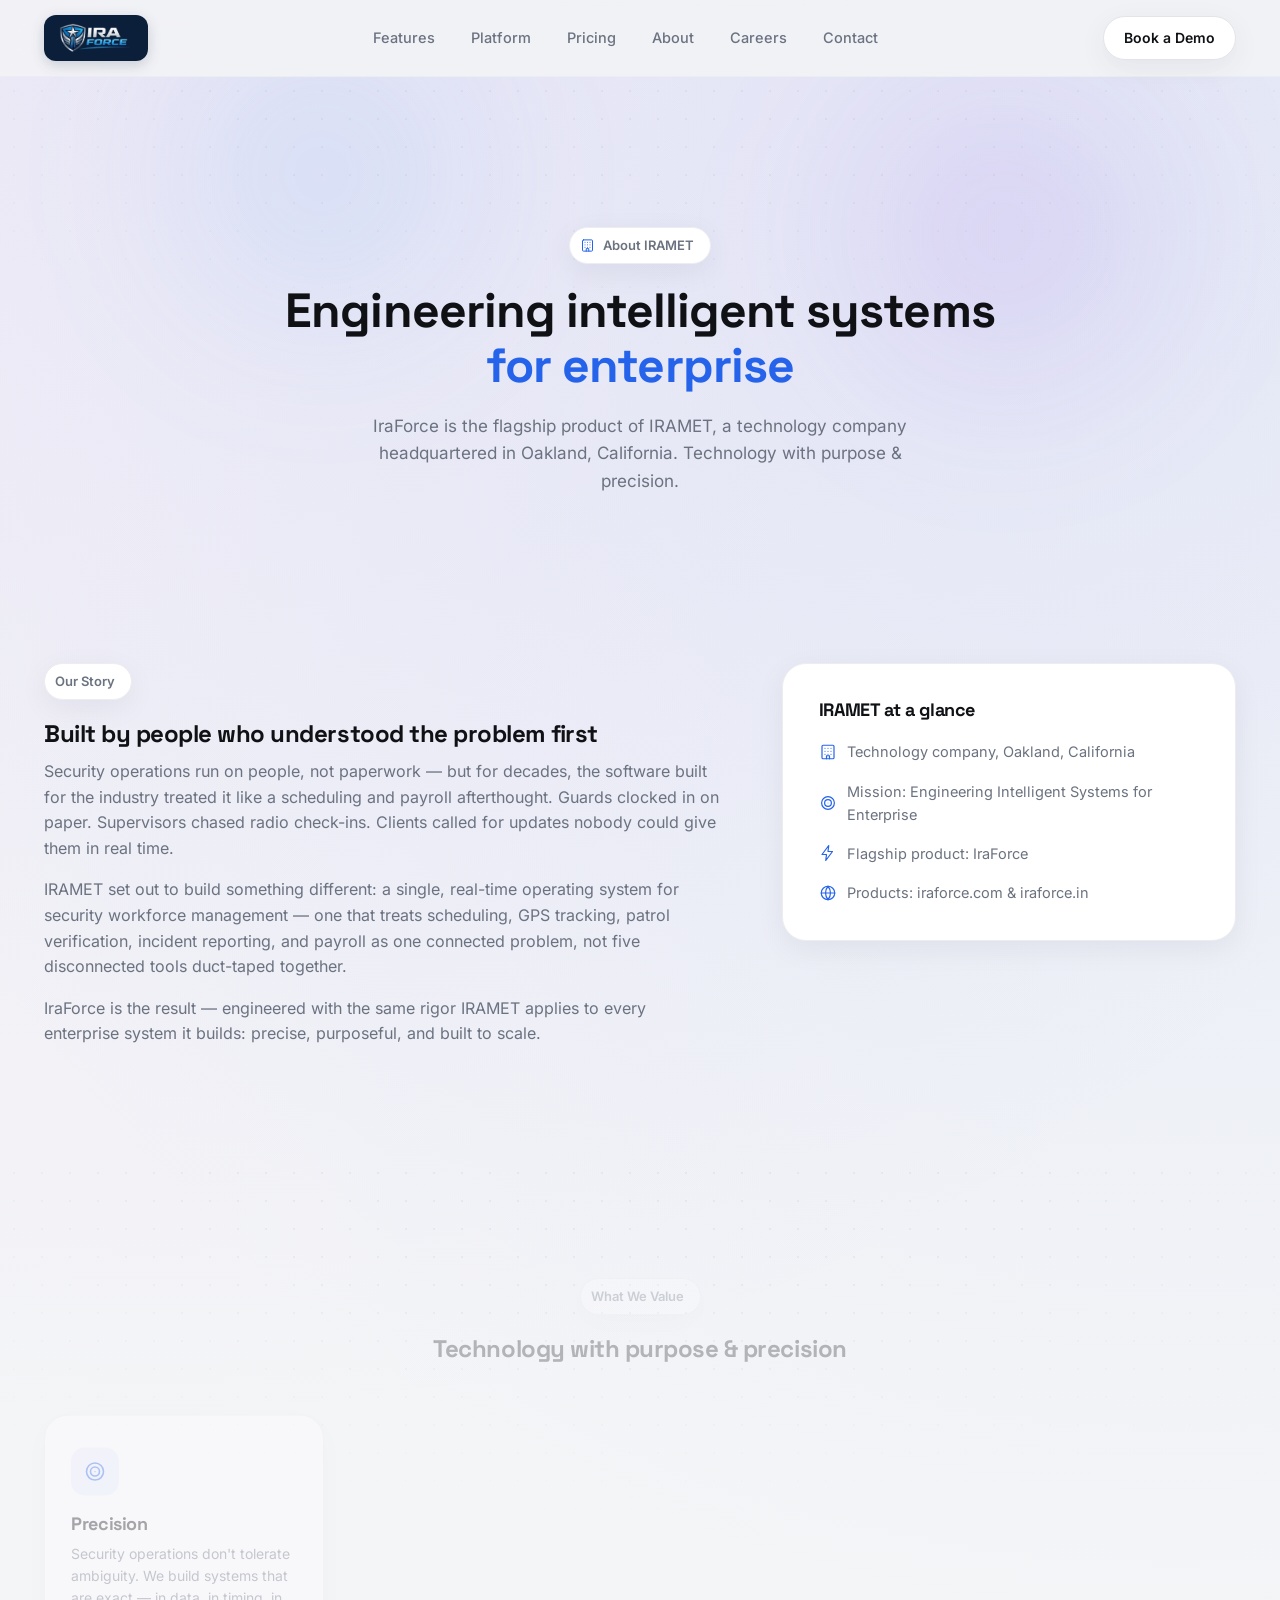
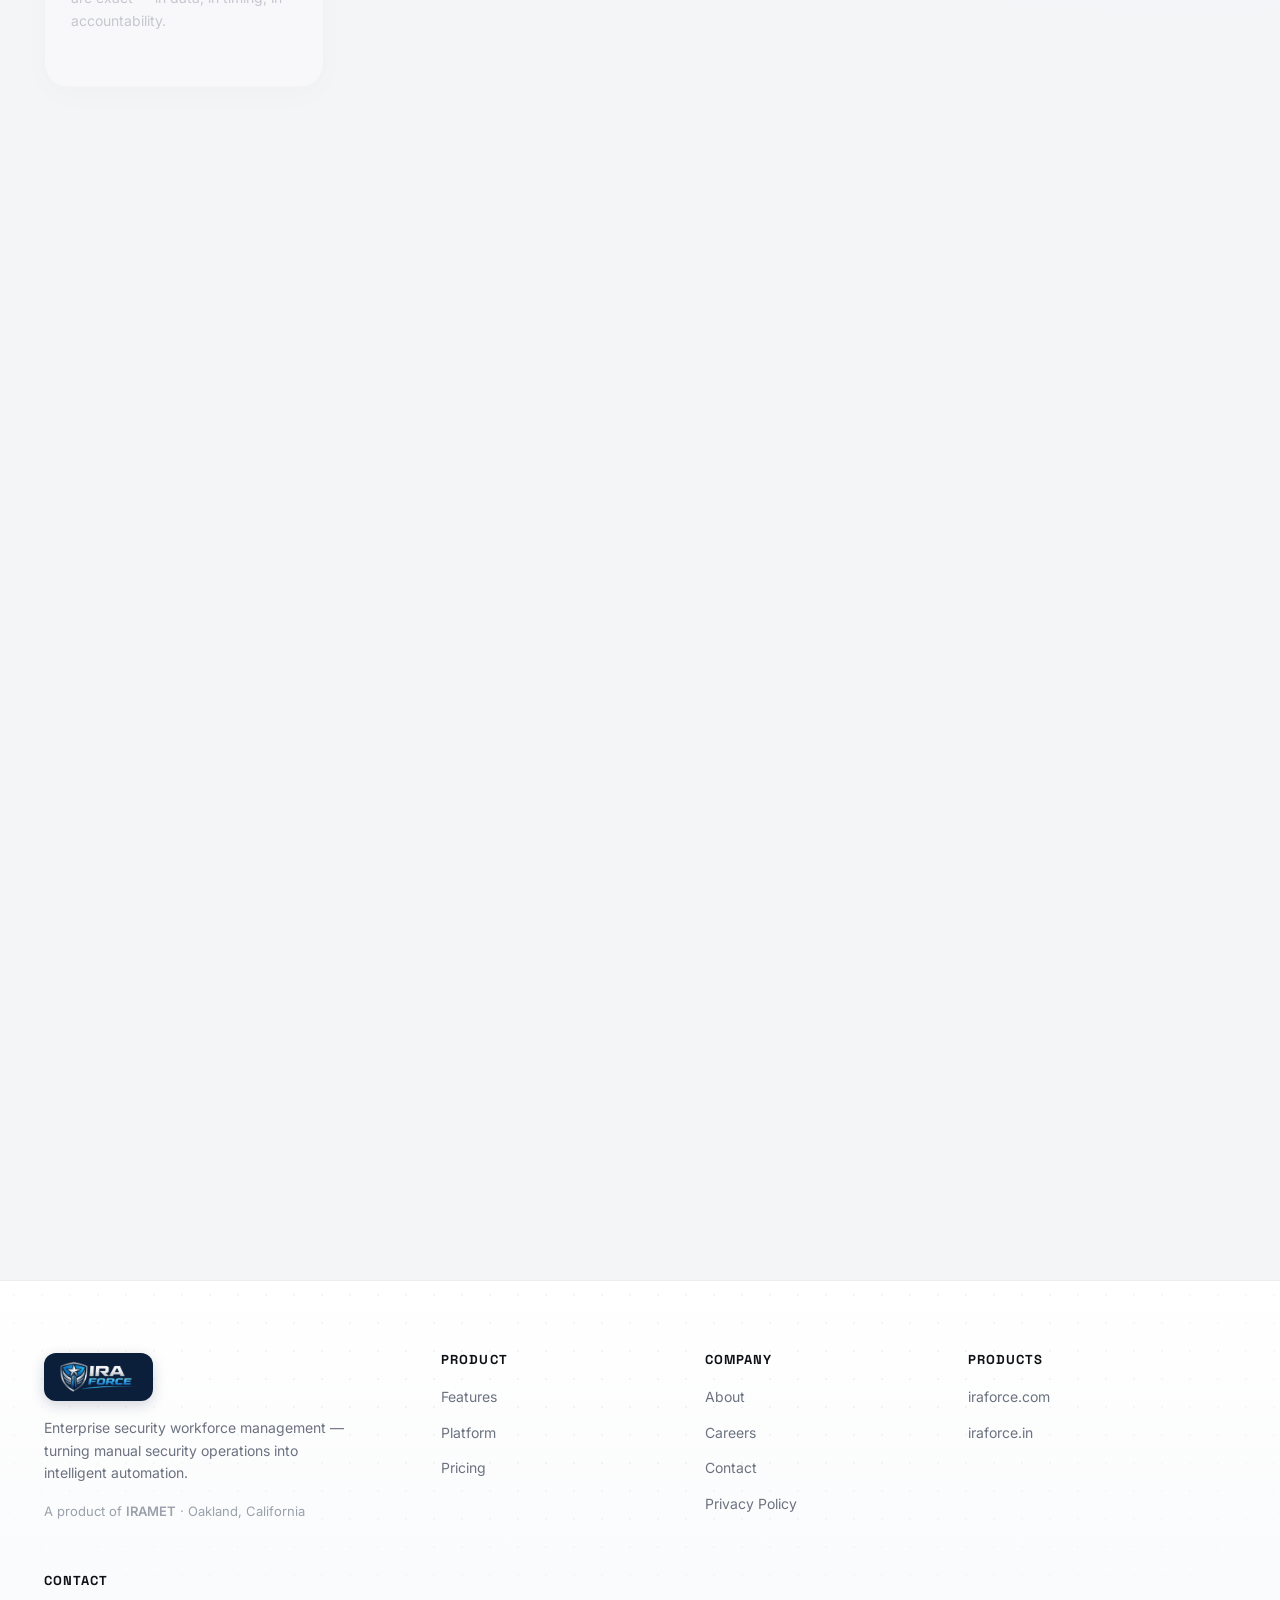
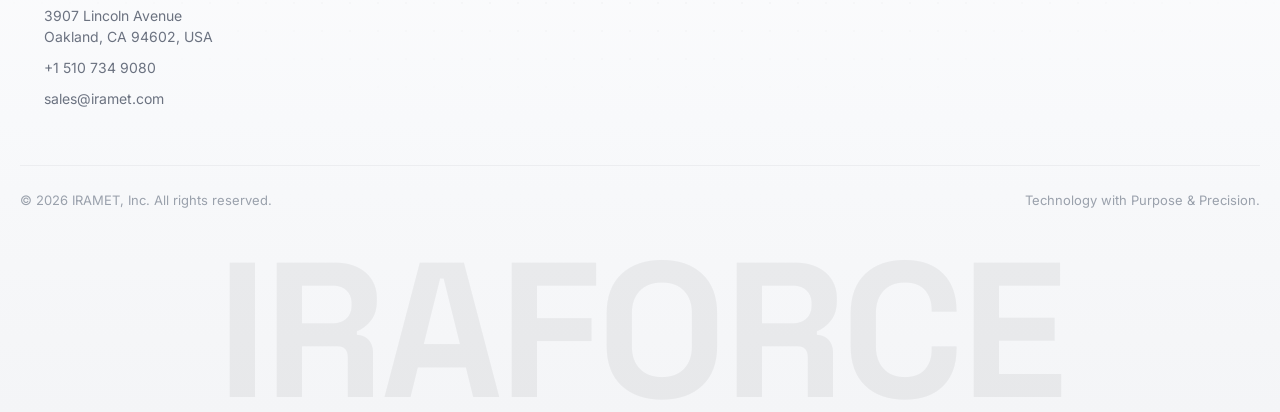
==== commit b8326042: "content: add /privacy with App Store + Play data-safety disclosures Public privacy policy for the Ir" ====
--- a/about/index.html
+++ b/about/index.html
@@ -4,4 +4,4 @@
         document.documentElement.classList.add('reduced-motion');
       }
     </script><link rel="stylesheet" href="/_astro/Icon.D8QwF3cm.css"><style>.page-hero[data-astro-cid-ta2fbyqs]{text-align:center;padding:150px 0 72px;position:relative;overflow:hidden}.hero-orbs[data-astro-cid-ta2fbyqs]{z-index:0;pointer-events:none;position:absolute;inset:0}.orb[data-astro-cid-ta2fbyqs]{filter:blur(80px);opacity:.5;border-radius:50%;position:absolute}.orb-teal[data-astro-cid-ta2fbyqs]{background:radial-gradient(circle,#60a5fa33,#0000 70%);width:380px;height:380px;top:-100px;left:10%}.orb-indigo[data-astro-cid-ta2fbyqs]{background:radial-gradient(circle,#7c3aed29,#0000 70%);width:420px;height:420px;top:-60px;right:5%}.page-hero[data-astro-cid-ta2fbyqs] .container[data-astro-cid-ta2fbyqs]{z-index:1;position:relative}.page-hero[data-astro-cid-ta2fbyqs] h1[data-astro-cid-ta2fbyqs]{max-width:720px;margin:0 auto 20px;font-size:clamp(32px,4.6vw,48px)}.page-sub[data-astro-cid-ta2fbyqs]{max-width:560px;margin:0 auto;font-size:17px}.story-grid[data-astro-cid-ta2fbyqs]{grid-template-columns:1.2fr .8fr;align-items:start;gap:56px;display:grid}.story-card-inner[data-astro-cid-ta2fbyqs]{padding:36px}.story-card[data-astro-cid-ta2fbyqs] h3[data-astro-cid-ta2fbyqs]{margin-bottom:20px;font-size:18px}.story-card[data-astro-cid-ta2fbyqs] ul[data-astro-cid-ta2fbyqs]{flex-direction:column;gap:16px;display:flex}.story-card[data-astro-cid-ta2fbyqs] li[data-astro-cid-ta2fbyqs]{color:var(--text-secondary);align-items:center;gap:10px;font-size:14.5px;display:flex}.story-card[data-astro-cid-ta2fbyqs] svg{width:18px;height:18px;color:var(--accent-blue);flex-shrink:0}.values-grid[data-astro-cid-ta2fbyqs]{grid-template-columns:repeat(4,1fr);gap:24px;display:grid}.value-card[data-astro-cid-ta2fbyqs]{text-align:left;padding:32px 26px}.value-icon[data-astro-cid-ta2fbyqs]{background:var(--gradient-brand-soft);width:48px;height:48px;color:var(--ira-teal);border-radius:14px;justify-content:center;align-items:center;margin-bottom:18px;display:flex}.value-card[data-astro-cid-ta2fbyqs] h3[data-astro-cid-ta2fbyqs]{margin-bottom:8px;font-size:18px}.value-card[data-astro-cid-ta2fbyqs] p[data-astro-cid-ta2fbyqs]{margin-bottom:0;font-size:14px}.leadership-grid[data-astro-cid-ta2fbyqs]{grid-template-columns:repeat(3,1fr);gap:24px;display:grid}.leader-card[data-astro-cid-ta2fbyqs]{text-align:center;padding:32px}.leader-avatar[data-astro-cid-ta2fbyqs]{background:var(--gradient-brand-soft);width:64px;height:64px;color:var(--accent-blue);border-radius:50%;justify-content:center;align-items:center;margin:0 auto 18px;display:flex}.leader-card[data-astro-cid-ta2fbyqs] h3[data-astro-cid-ta2fbyqs]{margin-bottom:6px;font-size:17px}.leader-role[data-astro-cid-ta2fbyqs]{color:var(--text-secondary);margin-bottom:8px;font-size:13.5px;font-weight:600}.leader-note[data-astro-cid-ta2fbyqs]{color:var(--text-muted);margin-bottom:0;font-size:12.5px}.cta-panel[data-astro-cid-ta2fbyqs]{text-align:center;padding:72px 40px;position:relative}.cta-panel[data-astro-cid-ta2fbyqs] h2[data-astro-cid-ta2fbyqs]{max-width:600px;margin:0 auto 14px;font-size:clamp(26px,3.6vw,36px)}.cta-glyph[data-astro-cid-ta2fbyqs]{width:.78em;height:.78em;color:var(--accent-blue);vertical-align:-.08em;display:inline-block}.cta-panel[data-astro-cid-ta2fbyqs] p[data-astro-cid-ta2fbyqs]{max-width:460px;margin:0 auto 28px}.cta-actions[data-astro-cid-ta2fbyqs]{flex-wrap:wrap;justify-content:center;gap:16px;display:flex}.cta-actions[data-astro-cid-ta2fbyqs] svg{width:16px;height:16px}@media (width<=960px){.story-grid[data-astro-cid-ta2fbyqs]{grid-template-columns:1fr}.values-grid[data-astro-cid-ta2fbyqs]{grid-template-columns:repeat(2,1fr)}}@media (width<=640px){.values-grid[data-astro-cid-ta2fbyqs],.leadership-grid[data-astro-cid-ta2fbyqs]{grid-template-columns:1fr}}
-</style></head><body><a href="#main-content" class="skip-link">Skip to content</a><header class="site-nav" id="site-nav" data-astro-cid-wpvy4v7s><div class="container nav-inner" data-astro-cid-wpvy4v7s><a href="/" class="brand" aria-label="IraForce home" data-astro-cid-wpvy4v7s><img src="/assets/iraforce-logo-trimmed.png" alt="IraForce" class="brand-logo" width="373" height="151" data-astro-cid-wpvy4v7s></a><nav class="nav-links" aria-label="Primary" data-astro-cid-wpvy4v7s><ul data-astro-cid-wpvy4v7s><li data-astro-cid-wpvy4v7s><a href="/features" data-astro-cid-wpvy4v7s>Features</a></li><li data-astro-cid-wpvy4v7s><a href="/platform" data-astro-cid-wpvy4v7s>Platform</a></li><li data-astro-cid-wpvy4v7s><a href="/pricing" data-astro-cid-wpvy4v7s>Pricing</a></li><li data-astro-cid-wpvy4v7s><a href="/about" data-astro-cid-wpvy4v7s>About</a></li><li data-astro-cid-wpvy4v7s><a href="/careers" data-astro-cid-wpvy4v7s>Careers</a></li><li data-astro-cid-wpvy4v7s><a href="/contact" data-astro-cid-wpvy4v7s>Contact</a></li></ul></nav><div class="nav-actions" data-astro-cid-wpvy4v7s><a href="/contact" class="btn btn-secondary nav-cta-secondary" data-astro-cid-wpvy4v7s>Book a Demo</a></div><button class="nav-toggle" id="nav-toggle" aria-expanded="false" aria-controls="mobile-nav" aria-label="Toggle navigation menu" data-astro-cid-wpvy4v7s><span data-astro-cid-wpvy4v7s></span><span data-astro-cid-wpvy4v7s></span><span data-astro-cid-wpvy4v7s></span></button></div><div class="mobile-nav" id="mobile-nav" data-astro-cid-wpvy4v7s><ul data-astro-cid-wpvy4v7s><li data-astro-cid-wpvy4v7s><a href="/features" data-astro-cid-wpvy4v7s>Features</a></li><li data-astro-cid-wpvy4v7s><a href="/platform" data-astro-cid-wpvy4v7s>Platform</a></li><li data-astro-cid-wpvy4v7s><a href="/pricing" data-astro-cid-wpvy4v7s>Pricing</a></li><li data-astro-cid-wpvy4v7s><a href="/about" data-astro-cid-wpvy4v7s>About</a></li><li data-astro-cid-wpvy4v7s><a href="/careers" data-astro-cid-wpvy4v7s>Careers</a></li><li data-astro-cid-wpvy4v7s><a href="/contact" data-astro-cid-wpvy4v7s>Contact</a></li><li data-astro-cid-wpvy4v7s><a href="/contact" class="btn btn-primary btn-block" data-astro-cid-wpvy4v7s>Book a Demo</a></li></ul></div></header><script type="module">var e=document.getElementById(`nav-toggle`),t=document.getElementById(`mobile-nav`);e?.addEventListener(`click`,()=>{let n=t?.classList.toggle(`open`);e.setAttribute(`aria-expanded`,String(!!n))}),t?.querySelectorAll(`a`).forEach(n=>{n.addEventListener(`click`,()=>{t.classList.remove(`open`),e?.setAttribute(`aria-expanded`,`false`)})});</script><main id="main-content"><section class="page-hero dot-grid" data-hero data-astro-cid-ta2fbyqs><div class="hero-orbs" aria-hidden="true" data-astro-cid-ta2fbyqs><span class="orb orb-teal" data-hero-orb data-parallax="0.15" data-astro-cid-ta2fbyqs></span><span class="orb orb-indigo" data-hero-orb data-parallax="0.25" data-astro-cid-ta2fbyqs></span></div><div class="container" data-astro-cid-ta2fbyqs><span class="eyebrow" data-hero-eyebrow data-astro-cid-ta2fbyqs><svg class="icon eyebrow-icon" width="24" height="24" viewBox="0 0 24 24" fill="none" stroke="currentColor" stroke-width="1.6" stroke-linecap="round" stroke-linejoin="round" aria-hidden="true"><rect x="4" y="3" width="16" height="18" rx="1.5"/><path d="M8 7h.01M12 7h.01M16 7h.01M8 11h.01M12 11h.01M16 11h.01M8 15h.01M12 15h.01M16 15h.01M10 21v-4h4v4"/></svg> About IRAMET</span><h1 data-hero-title data-astro-cid-ta2fbyqs>Engineering intelligent systems <span class="gradient-text" data-astro-cid-ta2fbyqs>for enterprise</span></h1><p class="page-sub" data-hero-sub data-astro-cid-ta2fbyqs>IraForce is the flagship product of IRAMET, a technology company headquartered in Oakland, California. Technology with purpose &amp; precision.</p></div></section><section class="section" data-astro-cid-ta2fbyqs><div class="container story-grid" data-astro-cid-ta2fbyqs><div class="story-copy" data-reveal data-astro-cid-ta2fbyqs><span class="eyebrow" data-astro-cid-ta2fbyqs>Our Story</span><h2 data-astro-cid-ta2fbyqs>Built by people who understood the problem first</h2><p data-astro-cid-ta2fbyqs>Security operations run on people, not paperwork — but for decades, the software built for the industry treated it like a scheduling and payroll afterthought. Guards clocked in on paper. Supervisors chased radio check-ins. Clients called for updates nobody could give them in real time.</p><p data-astro-cid-ta2fbyqs>IRAMET set out to build something different: a single, real-time operating system for security workforce management — one that treats scheduling, GPS tracking, patrol verification, incident reporting, and payroll as one connected problem, not five disconnected tools duct-taped together.</p><p data-astro-cid-ta2fbyqs>IraForce is the result — engineered with the same rigor IRAMET applies to every enterprise system it builds: precise, purposeful, and built to scale.</p></div><div class="story-card glass-card" data-reveal data-astro-cid-ta2fbyqs><div class="story-card-inner" data-astro-cid-ta2fbyqs><h3 data-astro-cid-ta2fbyqs>IRAMET at a glance</h3><ul data-astro-cid-ta2fbyqs><li data-astro-cid-ta2fbyqs><svg class="icon " width="24" height="24" viewBox="0 0 24 24" fill="none" stroke="currentColor" stroke-width="1.6" stroke-linecap="round" stroke-linejoin="round" aria-hidden="true"><rect x="4" y="3" width="16" height="18" rx="1.5"/><path d="M8 7h.01M12 7h.01M16 7h.01M8 11h.01M12 11h.01M16 11h.01M8 15h.01M12 15h.01M16 15h.01M10 21v-4h4v4"/></svg> Technology company, Oakland, California</li><li data-astro-cid-ta2fbyqs><svg class="icon " width="24" height="24" viewBox="0 0 24 24" fill="none" stroke="currentColor" stroke-width="1.6" stroke-linecap="round" stroke-linejoin="round" aria-hidden="true"><circle cx="12" cy="12" r="8.5"/><circle cx="12" cy="12" r="4.5"/><circle cx="12" cy="12" r=".6" fill="currentColor" stroke="none"/></svg> Mission: Engineering Intelligent Systems for Enterprise</li><li data-astro-cid-ta2fbyqs><svg class="icon " width="24" height="24" viewBox="0 0 24 24" fill="none" stroke="currentColor" stroke-width="1.6" stroke-linecap="round" stroke-linejoin="round" aria-hidden="true"><path d="M13 2 4 14h6l-1 8 9-12h-6l1-8Z"/></svg> Flagship product: IraForce</li><li data-astro-cid-ta2fbyqs><svg class="icon " width="24" height="24" viewBox="0 0 24 24" fill="none" stroke="currentColor" stroke-width="1.6" stroke-linecap="round" stroke-linejoin="round" aria-hidden="true"><circle cx="12" cy="12" r="9"/><path d="M3 12h18M12 3a14 14 0 0 1 0 18 14 14 0 0 1 0-18Z"/></svg> Products: iraforce.com &amp; iraforce.in</li></ul></div></div></div></section><section class="section values-band dot-grid" data-astro-cid-ta2fbyqs><div class="container" data-astro-cid-ta2fbyqs><div class="section-head center" data-reveal data-astro-cid-ta2fbyqs><span class="eyebrow" data-astro-cid-ta2fbyqs>What We Value</span><h2 data-astro-cid-ta2fbyqs>Technology with purpose &amp; precision</h2></div><div class="values-grid" data-reveal-group data-astro-cid-ta2fbyqs><div class="value-card glass-card" data-reveal-item data-astro-cid-ta2fbyqs><div class="value-icon" data-astro-cid-ta2fbyqs><svg class="icon " width="24" height="24" viewBox="0 0 24 24" fill="none" stroke="currentColor" stroke-width="1.6" stroke-linecap="round" stroke-linejoin="round" aria-hidden="true"><circle cx="12" cy="12" r="8.5"/><circle cx="12" cy="12" r="4.5"/><circle cx="12" cy="12" r=".6" fill="currentColor" stroke="none"/></svg></div><h3 data-astro-cid-ta2fbyqs>Precision</h3><p data-astro-cid-ta2fbyqs>Security operations don&#39;t tolerate ambiguity. We build systems that are exact — in data, in timing, in accountability.</p></div><div class="value-card glass-card" data-reveal-item data-astro-cid-ta2fbyqs><div class="value-icon" data-astro-cid-ta2fbyqs><svg class="icon " width="24" height="24" viewBox="0 0 24 24" fill="none" stroke="currentColor" stroke-width="1.6" stroke-linecap="round" stroke-linejoin="round" aria-hidden="true"><path d="M13 2 4 14h6l-1 8 9-12h-6l1-8Z"/></svg></div><h3 data-astro-cid-ta2fbyqs>Purpose</h3><p data-astro-cid-ta2fbyqs>Every feature ships because it solves a real operational problem for guards, supervisors, or clients — not because it looks good on a slide.</p></div><div class="value-card glass-card" data-reveal-item data-astro-cid-ta2fbyqs><div class="value-icon" data-astro-cid-ta2fbyqs><svg class="icon " width="24" height="24" viewBox="0 0 24 24" fill="none" stroke="currentColor" stroke-width="1.6" stroke-linecap="round" stroke-linejoin="round" aria-hidden="true"><path d="M12 3 4.5 6v6c0 5 3.2 8.4 7.5 9 4.3-.6 7.5-4 7.5-9V6L12 3Z"/><path d="m9 12 2 2 4-4.2"/></svg></div><h3 data-astro-cid-ta2fbyqs>Trust</h3><p data-astro-cid-ta2fbyqs>Our customers run physical security on our platform. We treat reliability, privacy, and data integrity as non-negotiable.</p></div><div class="value-card glass-card" data-reveal-item data-astro-cid-ta2fbyqs><div class="value-icon" data-astro-cid-ta2fbyqs><svg class="icon " width="24" height="24" viewBox="0 0 24 24" fill="none" stroke="currentColor" stroke-width="1.6" stroke-linecap="round" stroke-linejoin="round" aria-hidden="true"><circle cx="12" cy="12" r="9"/><path d="M3 12h18M12 3a14 14 0 0 1 0 18 14 14 0 0 1 0-18Z"/></svg></div><h3 data-astro-cid-ta2fbyqs>Scale</h3><p data-astro-cid-ta2fbyqs>From a single site to a global portfolio, the architecture is built multi-tenant from the ground up — no re-platforming required.</p></div></div></div></section><section class="section leadership-band" data-astro-cid-ta2fbyqs><div class="container" data-astro-cid-ta2fbyqs><div class="section-head center" data-reveal data-astro-cid-ta2fbyqs><span class="eyebrow" data-astro-cid-ta2fbyqs>Leadership</span><h2 data-astro-cid-ta2fbyqs>The team behind IraForce</h2><p data-astro-cid-ta2fbyqs>Leadership profiles are being finalized — check back soon, or reach out directly.</p></div><div class="leadership-grid" data-reveal-group data-astro-cid-ta2fbyqs><div class="leader-card glass-card" data-reveal-item data-astro-cid-ta2fbyqs><div class="leader-avatar" aria-hidden="true" data-astro-cid-ta2fbyqs><svg class="icon " width="24" height="24" viewBox="0 0 24 24" fill="none" stroke="currentColor" stroke-width="1.6" stroke-linecap="round" stroke-linejoin="round" aria-hidden="true"><circle cx="9" cy="8" r="3"/><path d="M2.5 20c0-3.6 2.9-6 6.5-6s6.5 2.4 6.5 6"/><circle cx="17.5" cy="9" r="2.5"/><path d="M15.5 14.2c2.9.4 5 2.6 5 5.8"/></svg></div><h3 data-astro-cid-ta2fbyqs>Leadership Team</h3><p class="leader-role" data-astro-cid-ta2fbyqs>Executive Leadership</p><p class="leader-note" data-astro-cid-ta2fbyqs>Bios coming soon</p></div><div class="leader-card glass-card" data-reveal-item data-astro-cid-ta2fbyqs><div class="leader-avatar" aria-hidden="true" data-astro-cid-ta2fbyqs><svg class="icon " width="24" height="24" viewBox="0 0 24 24" fill="none" stroke="currentColor" stroke-width="1.6" stroke-linecap="round" stroke-linejoin="round" aria-hidden="true"><circle cx="9" cy="8" r="3"/><path d="M2.5 20c0-3.6 2.9-6 6.5-6s6.5 2.4 6.5 6"/><circle cx="17.5" cy="9" r="2.5"/><path d="M15.5 14.2c2.9.4 5 2.6 5 5.8"/></svg></div><h3 data-astro-cid-ta2fbyqs>Product &amp; Engineering</h3><p class="leader-role" data-astro-cid-ta2fbyqs>Product &amp; Engineering Leadership</p><p class="leader-note" data-astro-cid-ta2fbyqs>Bios coming soon</p></div><div class="leader-card glass-card" data-reveal-item data-astro-cid-ta2fbyqs><div class="leader-avatar" aria-hidden="true" data-astro-cid-ta2fbyqs><svg class="icon " width="24" height="24" viewBox="0 0 24 24" fill="none" stroke="currentColor" stroke-width="1.6" stroke-linecap="round" stroke-linejoin="round" aria-hidden="true"><circle cx="9" cy="8" r="3"/><path d="M2.5 20c0-3.6 2.9-6 6.5-6s6.5 2.4 6.5 6"/><circle cx="17.5" cy="9" r="2.5"/><path d="M15.5 14.2c2.9.4 5 2.6 5 5.8"/></svg></div><h3 data-astro-cid-ta2fbyqs>Customer Success</h3><p class="leader-role" data-astro-cid-ta2fbyqs>Customer Success Leadership</p><p class="leader-note" data-astro-cid-ta2fbyqs>Bios coming soon</p></div></div></div></section><section class="section closing-cta" data-astro-cid-ta2fbyqs><div class="container" data-astro-cid-ta2fbyqs><div class="cta-panel glass-card" data-reveal data-astro-cid-ta2fbyqs><h2 data-astro-cid-ta2fbyqs>Want to talk to the team? <svg class="icon cta-glyph" width="24" height="24" viewBox="0 0 24 24" fill="none" stroke="currentColor" stroke-width="1.6" stroke-linecap="round" stroke-linejoin="round" aria-hidden="true"><path d="M12 3 4.5 6v6c0 5 3.2 8.4 7.5 9 4.3-.6 7.5-4 7.5-9V6L12 3Z"/><path d="m9 12 2 2 4-4.2"/></svg></h2><p data-astro-cid-ta2fbyqs>We're happy to walk through how IraForce would fit your operation.</p><div class="cta-actions" data-astro-cid-ta2fbyqs><a href="/contact" class="btn btn-primary" data-astro-cid-ta2fbyqs>Contact Us <svg class="icon " width="24" height="24" viewBox="0 0 24 24" fill="none" stroke="currentColor" stroke-width="1.6" stroke-linecap="round" stroke-linejoin="round" aria-hidden="true"><path d="M5 12h13M13 6l6 6-6 6"/></svg></a></div></div></div></section></main><footer class="site-footer dot-grid" data-astro-cid-jo6i4kqk><div class="container footer-inner" data-astro-cid-jo6i4kqk><div class="footer-brand" data-astro-cid-jo6i4kqk><a href="/" class="brand" aria-label="IraForce home" data-astro-cid-jo6i4kqk><img src="/assets/iraforce-logo-trimmed.png" alt="IraForce" class="brand-logo" width="373" height="151" data-astro-cid-jo6i4kqk></a><p data-astro-cid-jo6i4kqk>Enterprise security workforce management — turning manual security operations into intelligent automation.</p><p class="footer-parent" data-astro-cid-jo6i4kqk>A product of <strong data-astro-cid-jo6i4kqk>IRAMET</strong> · Oakland, California</p></div><div class="footer-col" data-astro-cid-jo6i4kqk><h4 data-astro-cid-jo6i4kqk>Product</h4><ul data-astro-cid-jo6i4kqk><li data-astro-cid-jo6i4kqk><a href="/features" data-astro-cid-jo6i4kqk>Features</a></li><li data-astro-cid-jo6i4kqk><a href="/platform" data-astro-cid-jo6i4kqk>Platform</a></li><li data-astro-cid-jo6i4kqk><a href="/pricing" data-astro-cid-jo6i4kqk>Pricing</a></li></ul></div><div class="footer-col" data-astro-cid-jo6i4kqk><h4 data-astro-cid-jo6i4kqk>Company</h4><ul data-astro-cid-jo6i4kqk><li data-astro-cid-jo6i4kqk><a href="/about" data-astro-cid-jo6i4kqk>About</a></li><li data-astro-cid-jo6i4kqk><a href="/contact" data-astro-cid-jo6i4kqk>Contact</a></li></ul></div><div class="footer-col" data-astro-cid-jo6i4kqk><h4 data-astro-cid-jo6i4kqk>Products</h4><ul data-astro-cid-jo6i4kqk><li data-astro-cid-jo6i4kqk><a href="https://iraforce.com" data-astro-cid-jo6i4kqk>iraforce.com</a></li><li data-astro-cid-jo6i4kqk><a href="https://iraforce.in" data-astro-cid-jo6i4kqk>iraforce.in</a></li></ul></div><div class="footer-col" data-astro-cid-jo6i4kqk><h4 data-astro-cid-jo6i4kqk>Contact</h4><ul class="footer-contact" data-astro-cid-jo6i4kqk><li data-astro-cid-jo6i4kqk>3907 Lincoln Avenue<br data-astro-cid-jo6i4kqk>Oakland, CA 94602, USA</li><li data-astro-cid-jo6i4kqk><a href="tel:+15107349080" data-astro-cid-jo6i4kqk>+1 510 734 9080</a></li><li data-astro-cid-jo6i4kqk><a href="mailto:sales@iramet.com" data-astro-cid-jo6i4kqk>sales@iramet.com</a></li></ul></div></div><div class="container footer-bottom" data-astro-cid-jo6i4kqk><p data-astro-cid-jo6i4kqk>&copy; 2026 IRAMET, Inc. All rights reserved.</p><p class="footer-tagline" data-astro-cid-jo6i4kqk>Technology with Purpose &amp; Precision.</p></div><div class="footer-watermark" aria-hidden="true" data-astro-cid-jo6i4kqk>IRAFORCE</div></footer><script type="module" src="/_astro/Layout.astro_astro_type_script_index_0_lang.DXG16m_d.js"></script></body></html>+</style></head><body><a href="#main-content" class="skip-link">Skip to content</a><header class="site-nav" id="site-nav" data-astro-cid-wpvy4v7s><div class="container nav-inner" data-astro-cid-wpvy4v7s><a href="/" class="brand" aria-label="IraForce home" data-astro-cid-wpvy4v7s><img src="/assets/iraforce-logo-trimmed.png" alt="IraForce" class="brand-logo" width="373" height="151" data-astro-cid-wpvy4v7s></a><nav class="nav-links" aria-label="Primary" data-astro-cid-wpvy4v7s><ul data-astro-cid-wpvy4v7s><li data-astro-cid-wpvy4v7s><a href="/features" data-astro-cid-wpvy4v7s>Features</a></li><li data-astro-cid-wpvy4v7s><a href="/platform" data-astro-cid-wpvy4v7s>Platform</a></li><li data-astro-cid-wpvy4v7s><a href="/pricing" data-astro-cid-wpvy4v7s>Pricing</a></li><li data-astro-cid-wpvy4v7s><a href="/about" data-astro-cid-wpvy4v7s>About</a></li><li data-astro-cid-wpvy4v7s><a href="/careers" data-astro-cid-wpvy4v7s>Careers</a></li><li data-astro-cid-wpvy4v7s><a href="/contact" data-astro-cid-wpvy4v7s>Contact</a></li></ul></nav><div class="nav-actions" data-astro-cid-wpvy4v7s><a href="/contact" class="btn btn-secondary nav-cta-secondary" data-astro-cid-wpvy4v7s>Book a Demo</a></div><button class="nav-toggle" id="nav-toggle" aria-expanded="false" aria-controls="mobile-nav" aria-label="Toggle navigation menu" data-astro-cid-wpvy4v7s><span data-astro-cid-wpvy4v7s></span><span data-astro-cid-wpvy4v7s></span><span data-astro-cid-wpvy4v7s></span></button></div><div class="mobile-nav" id="mobile-nav" data-astro-cid-wpvy4v7s><ul data-astro-cid-wpvy4v7s><li data-astro-cid-wpvy4v7s><a href="/features" data-astro-cid-wpvy4v7s>Features</a></li><li data-astro-cid-wpvy4v7s><a href="/platform" data-astro-cid-wpvy4v7s>Platform</a></li><li data-astro-cid-wpvy4v7s><a href="/pricing" data-astro-cid-wpvy4v7s>Pricing</a></li><li data-astro-cid-wpvy4v7s><a href="/about" data-astro-cid-wpvy4v7s>About</a></li><li data-astro-cid-wpvy4v7s><a href="/careers" data-astro-cid-wpvy4v7s>Careers</a></li><li data-astro-cid-wpvy4v7s><a href="/contact" data-astro-cid-wpvy4v7s>Contact</a></li><li data-astro-cid-wpvy4v7s><a href="/contact" class="btn btn-primary btn-block" data-astro-cid-wpvy4v7s>Book a Demo</a></li></ul></div></header><script type="module">var e=document.getElementById(`nav-toggle`),t=document.getElementById(`mobile-nav`);e?.addEventListener(`click`,()=>{let n=t?.classList.toggle(`open`);e.setAttribute(`aria-expanded`,String(!!n))}),t?.querySelectorAll(`a`).forEach(n=>{n.addEventListener(`click`,()=>{t.classList.remove(`open`),e?.setAttribute(`aria-expanded`,`false`)})});</script><main id="main-content"><section class="page-hero dot-grid" data-hero data-astro-cid-ta2fbyqs><div class="hero-orbs" aria-hidden="true" data-astro-cid-ta2fbyqs><span class="orb orb-teal" data-hero-orb data-parallax="0.15" data-astro-cid-ta2fbyqs></span><span class="orb orb-indigo" data-hero-orb data-parallax="0.25" data-astro-cid-ta2fbyqs></span></div><div class="container" data-astro-cid-ta2fbyqs><span class="eyebrow" data-hero-eyebrow data-astro-cid-ta2fbyqs><svg class="icon eyebrow-icon" width="24" height="24" viewBox="0 0 24 24" fill="none" stroke="currentColor" stroke-width="1.6" stroke-linecap="round" stroke-linejoin="round" aria-hidden="true"><rect x="4" y="3" width="16" height="18" rx="1.5"/><path d="M8 7h.01M12 7h.01M16 7h.01M8 11h.01M12 11h.01M16 11h.01M8 15h.01M12 15h.01M16 15h.01M10 21v-4h4v4"/></svg> About IRAMET</span><h1 data-hero-title data-astro-cid-ta2fbyqs>Engineering intelligent systems <span class="gradient-text" data-astro-cid-ta2fbyqs>for enterprise</span></h1><p class="page-sub" data-hero-sub data-astro-cid-ta2fbyqs>IraForce is the flagship product of IRAMET, a technology company headquartered in Oakland, California. Technology with purpose &amp; precision.</p></div></section><section class="section" data-astro-cid-ta2fbyqs><div class="container story-grid" data-astro-cid-ta2fbyqs><div class="story-copy" data-reveal data-astro-cid-ta2fbyqs><span class="eyebrow" data-astro-cid-ta2fbyqs>Our Story</span><h2 data-astro-cid-ta2fbyqs>Built by people who understood the problem first</h2><p data-astro-cid-ta2fbyqs>Security operations run on people, not paperwork — but for decades, the software built for the industry treated it like a scheduling and payroll afterthought. Guards clocked in on paper. Supervisors chased radio check-ins. Clients called for updates nobody could give them in real time.</p><p data-astro-cid-ta2fbyqs>IRAMET set out to build something different: a single, real-time operating system for security workforce management — one that treats scheduling, GPS tracking, patrol verification, incident reporting, and payroll as one connected problem, not five disconnected tools duct-taped together.</p><p data-astro-cid-ta2fbyqs>IraForce is the result — engineered with the same rigor IRAMET applies to every enterprise system it builds: precise, purposeful, and built to scale.</p></div><div class="story-card glass-card" data-reveal data-astro-cid-ta2fbyqs><div class="story-card-inner" data-astro-cid-ta2fbyqs><h3 data-astro-cid-ta2fbyqs>IRAMET at a glance</h3><ul data-astro-cid-ta2fbyqs><li data-astro-cid-ta2fbyqs><svg class="icon " width="24" height="24" viewBox="0 0 24 24" fill="none" stroke="currentColor" stroke-width="1.6" stroke-linecap="round" stroke-linejoin="round" aria-hidden="true"><rect x="4" y="3" width="16" height="18" rx="1.5"/><path d="M8 7h.01M12 7h.01M16 7h.01M8 11h.01M12 11h.01M16 11h.01M8 15h.01M12 15h.01M16 15h.01M10 21v-4h4v4"/></svg> Technology company, Oakland, California</li><li data-astro-cid-ta2fbyqs><svg class="icon " width="24" height="24" viewBox="0 0 24 24" fill="none" stroke="currentColor" stroke-width="1.6" stroke-linecap="round" stroke-linejoin="round" aria-hidden="true"><circle cx="12" cy="12" r="8.5"/><circle cx="12" cy="12" r="4.5"/><circle cx="12" cy="12" r=".6" fill="currentColor" stroke="none"/></svg> Mission: Engineering Intelligent Systems for Enterprise</li><li data-astro-cid-ta2fbyqs><svg class="icon " width="24" height="24" viewBox="0 0 24 24" fill="none" stroke="currentColor" stroke-width="1.6" stroke-linecap="round" stroke-linejoin="round" aria-hidden="true"><path d="M13 2 4 14h6l-1 8 9-12h-6l1-8Z"/></svg> Flagship product: IraForce</li><li data-astro-cid-ta2fbyqs><svg class="icon " width="24" height="24" viewBox="0 0 24 24" fill="none" stroke="currentColor" stroke-width="1.6" stroke-linecap="round" stroke-linejoin="round" aria-hidden="true"><circle cx="12" cy="12" r="9"/><path d="M3 12h18M12 3a14 14 0 0 1 0 18 14 14 0 0 1 0-18Z"/></svg> Products: iraforce.com &amp; iraforce.in</li></ul></div></div></div></section><section class="section values-band dot-grid" data-astro-cid-ta2fbyqs><div class="container" data-astro-cid-ta2fbyqs><div class="section-head center" data-reveal data-astro-cid-ta2fbyqs><span class="eyebrow" data-astro-cid-ta2fbyqs>What We Value</span><h2 data-astro-cid-ta2fbyqs>Technology with purpose &amp; precision</h2></div><div class="values-grid" data-reveal-group data-astro-cid-ta2fbyqs><div class="value-card glass-card" data-reveal-item data-astro-cid-ta2fbyqs><div class="value-icon" data-astro-cid-ta2fbyqs><svg class="icon " width="24" height="24" viewBox="0 0 24 24" fill="none" stroke="currentColor" stroke-width="1.6" stroke-linecap="round" stroke-linejoin="round" aria-hidden="true"><circle cx="12" cy="12" r="8.5"/><circle cx="12" cy="12" r="4.5"/><circle cx="12" cy="12" r=".6" fill="currentColor" stroke="none"/></svg></div><h3 data-astro-cid-ta2fbyqs>Precision</h3><p data-astro-cid-ta2fbyqs>Security operations don&#39;t tolerate ambiguity. We build systems that are exact — in data, in timing, in accountability.</p></div><div class="value-card glass-card" data-reveal-item data-astro-cid-ta2fbyqs><div class="value-icon" data-astro-cid-ta2fbyqs><svg class="icon " width="24" height="24" viewBox="0 0 24 24" fill="none" stroke="currentColor" stroke-width="1.6" stroke-linecap="round" stroke-linejoin="round" aria-hidden="true"><path d="M13 2 4 14h6l-1 8 9-12h-6l1-8Z"/></svg></div><h3 data-astro-cid-ta2fbyqs>Purpose</h3><p data-astro-cid-ta2fbyqs>Every feature ships because it solves a real operational problem for guards, supervisors, or clients — not because it looks good on a slide.</p></div><div class="value-card glass-card" data-reveal-item data-astro-cid-ta2fbyqs><div class="value-icon" data-astro-cid-ta2fbyqs><svg class="icon " width="24" height="24" viewBox="0 0 24 24" fill="none" stroke="currentColor" stroke-width="1.6" stroke-linecap="round" stroke-linejoin="round" aria-hidden="true"><path d="M12 3 4.5 6v6c0 5 3.2 8.4 7.5 9 4.3-.6 7.5-4 7.5-9V6L12 3Z"/><path d="m9 12 2 2 4-4.2"/></svg></div><h3 data-astro-cid-ta2fbyqs>Trust</h3><p data-astro-cid-ta2fbyqs>Our customers run physical security on our platform. We treat reliability, privacy, and data integrity as non-negotiable.</p></div><div class="value-card glass-card" data-reveal-item data-astro-cid-ta2fbyqs><div class="value-icon" data-astro-cid-ta2fbyqs><svg class="icon " width="24" height="24" viewBox="0 0 24 24" fill="none" stroke="currentColor" stroke-width="1.6" stroke-linecap="round" stroke-linejoin="round" aria-hidden="true"><circle cx="12" cy="12" r="9"/><path d="M3 12h18M12 3a14 14 0 0 1 0 18 14 14 0 0 1 0-18Z"/></svg></div><h3 data-astro-cid-ta2fbyqs>Scale</h3><p data-astro-cid-ta2fbyqs>From a single site to a global portfolio, the architecture is built multi-tenant from the ground up — no re-platforming required.</p></div></div></div></section><section class="section leadership-band" data-astro-cid-ta2fbyqs><div class="container" data-astro-cid-ta2fbyqs><div class="section-head center" data-reveal data-astro-cid-ta2fbyqs><span class="eyebrow" data-astro-cid-ta2fbyqs>Leadership</span><h2 data-astro-cid-ta2fbyqs>The team behind IraForce</h2><p data-astro-cid-ta2fbyqs>Leadership profiles are being finalized — check back soon, or reach out directly.</p></div><div class="leadership-grid" data-reveal-group data-astro-cid-ta2fbyqs><div class="leader-card glass-card" data-reveal-item data-astro-cid-ta2fbyqs><div class="leader-avatar" aria-hidden="true" data-astro-cid-ta2fbyqs><svg class="icon " width="24" height="24" viewBox="0 0 24 24" fill="none" stroke="currentColor" stroke-width="1.6" stroke-linecap="round" stroke-linejoin="round" aria-hidden="true"><circle cx="9" cy="8" r="3"/><path d="M2.5 20c0-3.6 2.9-6 6.5-6s6.5 2.4 6.5 6"/><circle cx="17.5" cy="9" r="2.5"/><path d="M15.5 14.2c2.9.4 5 2.6 5 5.8"/></svg></div><h3 data-astro-cid-ta2fbyqs>Leadership Team</h3><p class="leader-role" data-astro-cid-ta2fbyqs>Executive Leadership</p><p class="leader-note" data-astro-cid-ta2fbyqs>Bios coming soon</p></div><div class="leader-card glass-card" data-reveal-item data-astro-cid-ta2fbyqs><div class="leader-avatar" aria-hidden="true" data-astro-cid-ta2fbyqs><svg class="icon " width="24" height="24" viewBox="0 0 24 24" fill="none" stroke="currentColor" stroke-width="1.6" stroke-linecap="round" stroke-linejoin="round" aria-hidden="true"><circle cx="9" cy="8" r="3"/><path d="M2.5 20c0-3.6 2.9-6 6.5-6s6.5 2.4 6.5 6"/><circle cx="17.5" cy="9" r="2.5"/><path d="M15.5 14.2c2.9.4 5 2.6 5 5.8"/></svg></div><h3 data-astro-cid-ta2fbyqs>Product &amp; Engineering</h3><p class="leader-role" data-astro-cid-ta2fbyqs>Product &amp; Engineering Leadership</p><p class="leader-note" data-astro-cid-ta2fbyqs>Bios coming soon</p></div><div class="leader-card glass-card" data-reveal-item data-astro-cid-ta2fbyqs><div class="leader-avatar" aria-hidden="true" data-astro-cid-ta2fbyqs><svg class="icon " width="24" height="24" viewBox="0 0 24 24" fill="none" stroke="currentColor" stroke-width="1.6" stroke-linecap="round" stroke-linejoin="round" aria-hidden="true"><circle cx="9" cy="8" r="3"/><path d="M2.5 20c0-3.6 2.9-6 6.5-6s6.5 2.4 6.5 6"/><circle cx="17.5" cy="9" r="2.5"/><path d="M15.5 14.2c2.9.4 5 2.6 5 5.8"/></svg></div><h3 data-astro-cid-ta2fbyqs>Customer Success</h3><p class="leader-role" data-astro-cid-ta2fbyqs>Customer Success Leadership</p><p class="leader-note" data-astro-cid-ta2fbyqs>Bios coming soon</p></div></div></div></section><section class="section closing-cta" data-astro-cid-ta2fbyqs><div class="container" data-astro-cid-ta2fbyqs><div class="cta-panel glass-card" data-reveal data-astro-cid-ta2fbyqs><h2 data-astro-cid-ta2fbyqs>Want to talk to the team? <svg class="icon cta-glyph" width="24" height="24" viewBox="0 0 24 24" fill="none" stroke="currentColor" stroke-width="1.6" stroke-linecap="round" stroke-linejoin="round" aria-hidden="true"><path d="M12 3 4.5 6v6c0 5 3.2 8.4 7.5 9 4.3-.6 7.5-4 7.5-9V6L12 3Z"/><path d="m9 12 2 2 4-4.2"/></svg></h2><p data-astro-cid-ta2fbyqs>We're happy to walk through how IraForce would fit your operation.</p><div class="cta-actions" data-astro-cid-ta2fbyqs><a href="/contact" class="btn btn-primary" data-astro-cid-ta2fbyqs>Contact Us <svg class="icon " width="24" height="24" viewBox="0 0 24 24" fill="none" stroke="currentColor" stroke-width="1.6" stroke-linecap="round" stroke-linejoin="round" aria-hidden="true"><path d="M5 12h13M13 6l6 6-6 6"/></svg></a></div></div></div></section></main><footer class="site-footer dot-grid" data-astro-cid-jo6i4kqk><div class="container footer-inner" data-astro-cid-jo6i4kqk><div class="footer-brand" data-astro-cid-jo6i4kqk><a href="/" class="brand" aria-label="IraForce home" data-astro-cid-jo6i4kqk><img src="/assets/iraforce-logo-trimmed.png" alt="IraForce" class="brand-logo" width="373" height="151" data-astro-cid-jo6i4kqk></a><p data-astro-cid-jo6i4kqk>Enterprise security workforce management — turning manual security operations into intelligent automation.</p><p class="footer-parent" data-astro-cid-jo6i4kqk>A product of <strong data-astro-cid-jo6i4kqk>IRAMET</strong> · Oakland, California</p></div><div class="footer-col" data-astro-cid-jo6i4kqk><h4 data-astro-cid-jo6i4kqk>Product</h4><ul data-astro-cid-jo6i4kqk><li data-astro-cid-jo6i4kqk><a href="/features" data-astro-cid-jo6i4kqk>Features</a></li><li data-astro-cid-jo6i4kqk><a href="/platform" data-astro-cid-jo6i4kqk>Platform</a></li><li data-astro-cid-jo6i4kqk><a href="/pricing" data-astro-cid-jo6i4kqk>Pricing</a></li></ul></div><div class="footer-col" data-astro-cid-jo6i4kqk><h4 data-astro-cid-jo6i4kqk>Company</h4><ul data-astro-cid-jo6i4kqk><li data-astro-cid-jo6i4kqk><a href="/about" data-astro-cid-jo6i4kqk>About</a></li><li data-astro-cid-jo6i4kqk><a href="/careers" data-astro-cid-jo6i4kqk>Careers</a></li><li data-astro-cid-jo6i4kqk><a href="/contact" data-astro-cid-jo6i4kqk>Contact</a></li><li data-astro-cid-jo6i4kqk><a href="/privacy" data-astro-cid-jo6i4kqk>Privacy Policy</a></li></ul></div><div class="footer-col" data-astro-cid-jo6i4kqk><h4 data-astro-cid-jo6i4kqk>Products</h4><ul data-astro-cid-jo6i4kqk><li data-astro-cid-jo6i4kqk><a href="https://iraforce.com" data-astro-cid-jo6i4kqk>iraforce.com</a></li><li data-astro-cid-jo6i4kqk><a href="https://iraforce.in" data-astro-cid-jo6i4kqk>iraforce.in</a></li></ul></div><div class="footer-col" data-astro-cid-jo6i4kqk><h4 data-astro-cid-jo6i4kqk>Contact</h4><ul class="footer-contact" data-astro-cid-jo6i4kqk><li data-astro-cid-jo6i4kqk>3907 Lincoln Avenue<br data-astro-cid-jo6i4kqk>Oakland, CA 94602, USA</li><li data-astro-cid-jo6i4kqk><a href="tel:+15107349080" data-astro-cid-jo6i4kqk>+1 510 734 9080</a></li><li data-astro-cid-jo6i4kqk><a href="mailto:sales@iramet.com" data-astro-cid-jo6i4kqk>sales@iramet.com</a></li></ul></div></div><div class="container footer-bottom" data-astro-cid-jo6i4kqk><p data-astro-cid-jo6i4kqk>&copy; 2026 IRAMET, Inc. All rights reserved.</p><p class="footer-tagline" data-astro-cid-jo6i4kqk>Technology with Purpose &amp; Precision.</p></div><div class="footer-watermark" aria-hidden="true" data-astro-cid-jo6i4kqk>IRAFORCE</div></footer><script type="module" src="/_astro/Layout.astro_astro_type_script_index_0_lang.DXG16m_d.js"></script></body></html>
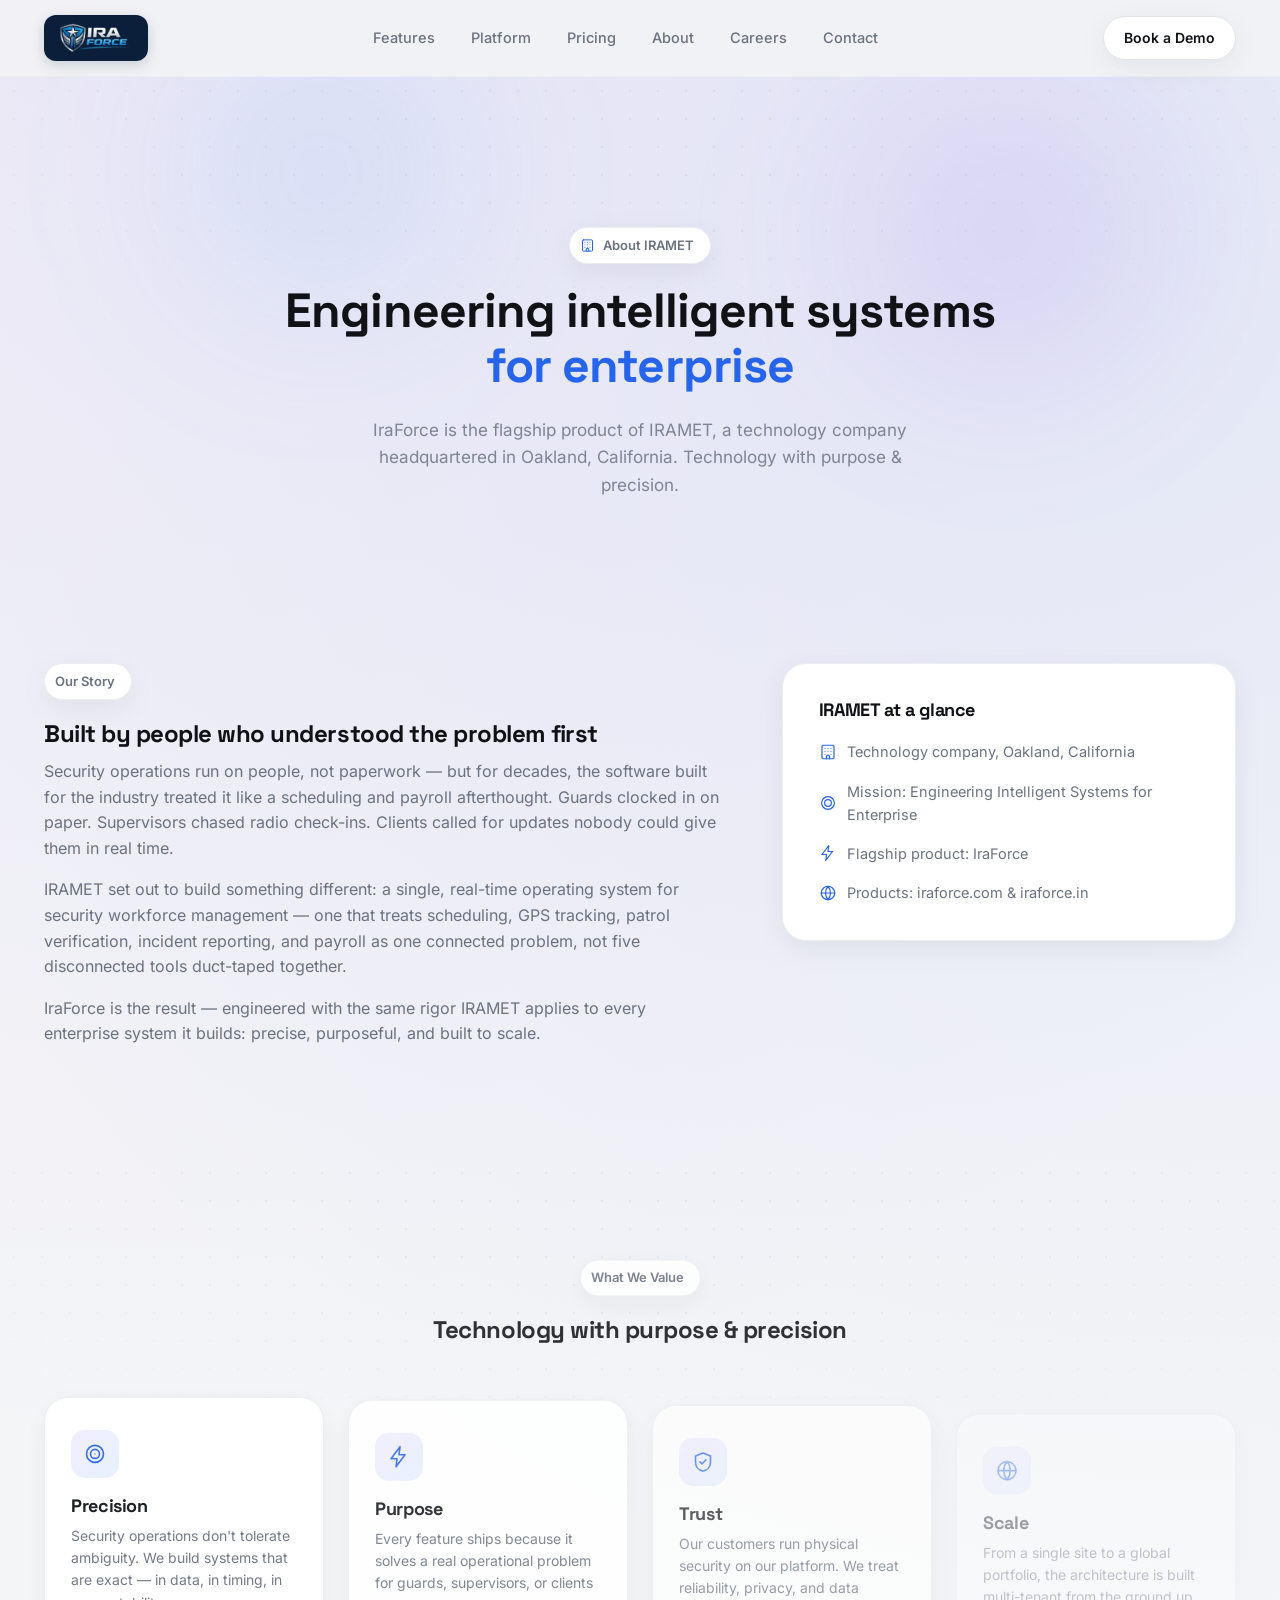
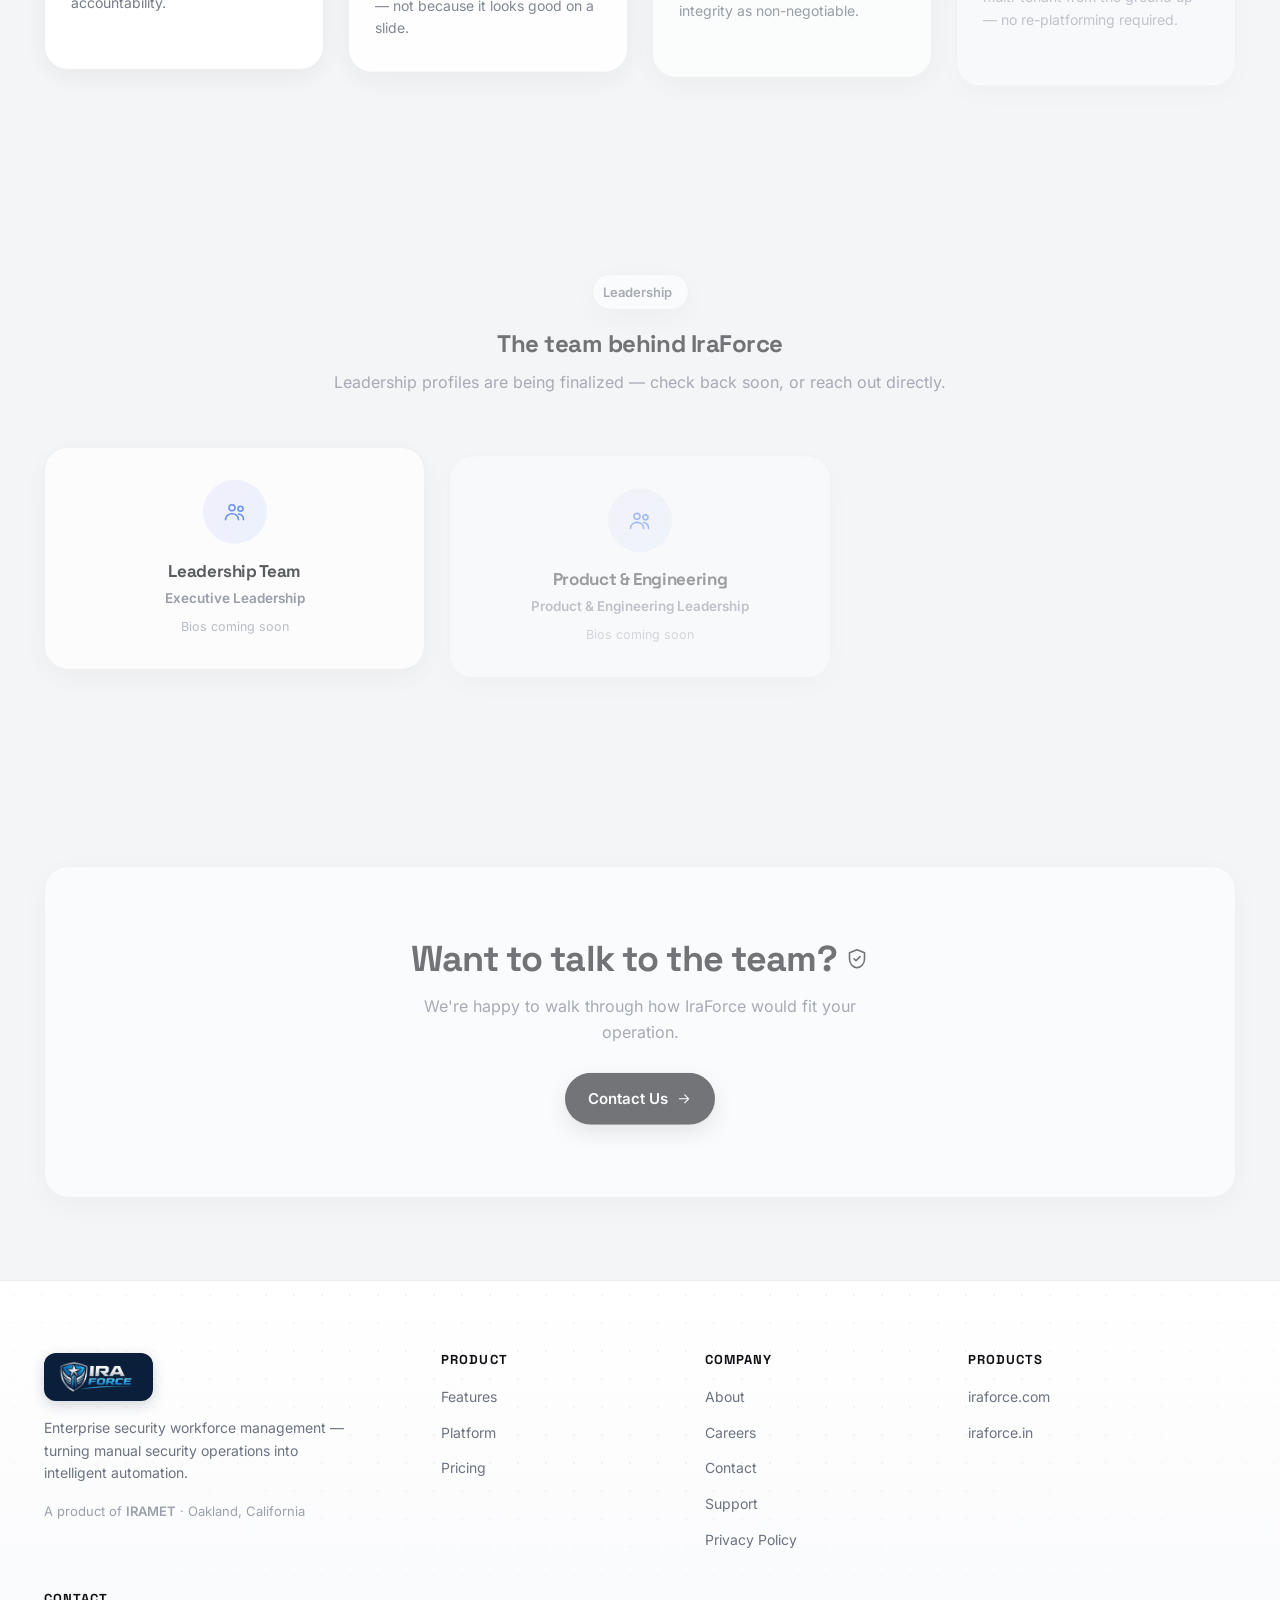
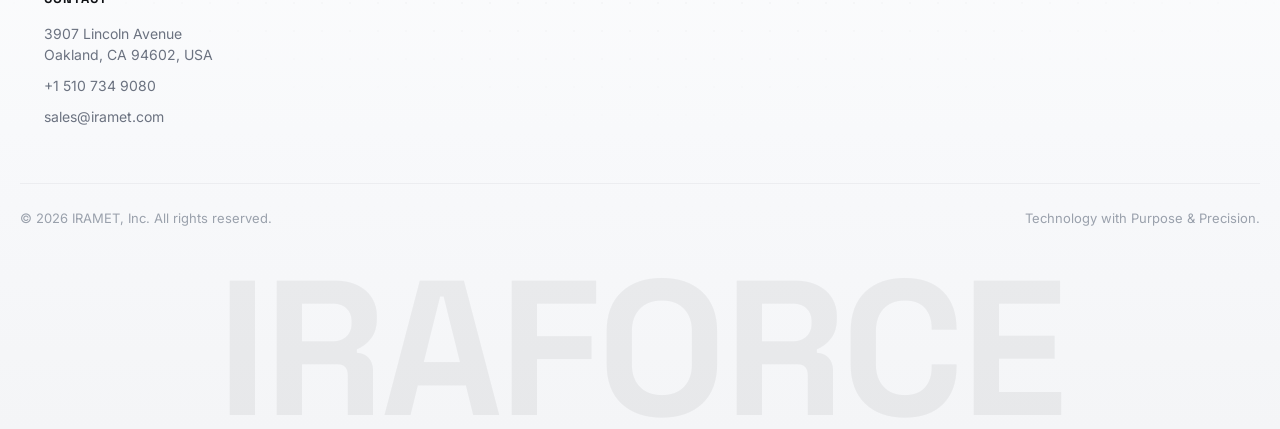
==== commit de7a0282: "Add /support page for App Store support URL Support contact (irametusa@gmail.com), response-time com" ====
--- a/about/index.html
+++ b/about/index.html
@@ -4,4 +4,4 @@
         document.documentElement.classList.add('reduced-motion');
       }
     </script><link rel="stylesheet" href="/_astro/Icon.D8QwF3cm.css"><style>.page-hero[data-astro-cid-ta2fbyqs]{text-align:center;padding:150px 0 72px;position:relative;overflow:hidden}.hero-orbs[data-astro-cid-ta2fbyqs]{z-index:0;pointer-events:none;position:absolute;inset:0}.orb[data-astro-cid-ta2fbyqs]{filter:blur(80px);opacity:.5;border-radius:50%;position:absolute}.orb-teal[data-astro-cid-ta2fbyqs]{background:radial-gradient(circle,#60a5fa33,#0000 70%);width:380px;height:380px;top:-100px;left:10%}.orb-indigo[data-astro-cid-ta2fbyqs]{background:radial-gradient(circle,#7c3aed29,#0000 70%);width:420px;height:420px;top:-60px;right:5%}.page-hero[data-astro-cid-ta2fbyqs] .container[data-astro-cid-ta2fbyqs]{z-index:1;position:relative}.page-hero[data-astro-cid-ta2fbyqs] h1[data-astro-cid-ta2fbyqs]{max-width:720px;margin:0 auto 20px;font-size:clamp(32px,4.6vw,48px)}.page-sub[data-astro-cid-ta2fbyqs]{max-width:560px;margin:0 auto;font-size:17px}.story-grid[data-astro-cid-ta2fbyqs]{grid-template-columns:1.2fr .8fr;align-items:start;gap:56px;display:grid}.story-card-inner[data-astro-cid-ta2fbyqs]{padding:36px}.story-card[data-astro-cid-ta2fbyqs] h3[data-astro-cid-ta2fbyqs]{margin-bottom:20px;font-size:18px}.story-card[data-astro-cid-ta2fbyqs] ul[data-astro-cid-ta2fbyqs]{flex-direction:column;gap:16px;display:flex}.story-card[data-astro-cid-ta2fbyqs] li[data-astro-cid-ta2fbyqs]{color:var(--text-secondary);align-items:center;gap:10px;font-size:14.5px;display:flex}.story-card[data-astro-cid-ta2fbyqs] svg{width:18px;height:18px;color:var(--accent-blue);flex-shrink:0}.values-grid[data-astro-cid-ta2fbyqs]{grid-template-columns:repeat(4,1fr);gap:24px;display:grid}.value-card[data-astro-cid-ta2fbyqs]{text-align:left;padding:32px 26px}.value-icon[data-astro-cid-ta2fbyqs]{background:var(--gradient-brand-soft);width:48px;height:48px;color:var(--ira-teal);border-radius:14px;justify-content:center;align-items:center;margin-bottom:18px;display:flex}.value-card[data-astro-cid-ta2fbyqs] h3[data-astro-cid-ta2fbyqs]{margin-bottom:8px;font-size:18px}.value-card[data-astro-cid-ta2fbyqs] p[data-astro-cid-ta2fbyqs]{margin-bottom:0;font-size:14px}.leadership-grid[data-astro-cid-ta2fbyqs]{grid-template-columns:repeat(3,1fr);gap:24px;display:grid}.leader-card[data-astro-cid-ta2fbyqs]{text-align:center;padding:32px}.leader-avatar[data-astro-cid-ta2fbyqs]{background:var(--gradient-brand-soft);width:64px;height:64px;color:var(--accent-blue);border-radius:50%;justify-content:center;align-items:center;margin:0 auto 18px;display:flex}.leader-card[data-astro-cid-ta2fbyqs] h3[data-astro-cid-ta2fbyqs]{margin-bottom:6px;font-size:17px}.leader-role[data-astro-cid-ta2fbyqs]{color:var(--text-secondary);margin-bottom:8px;font-size:13.5px;font-weight:600}.leader-note[data-astro-cid-ta2fbyqs]{color:var(--text-muted);margin-bottom:0;font-size:12.5px}.cta-panel[data-astro-cid-ta2fbyqs]{text-align:center;padding:72px 40px;position:relative}.cta-panel[data-astro-cid-ta2fbyqs] h2[data-astro-cid-ta2fbyqs]{max-width:600px;margin:0 auto 14px;font-size:clamp(26px,3.6vw,36px)}.cta-glyph[data-astro-cid-ta2fbyqs]{width:.78em;height:.78em;color:var(--accent-blue);vertical-align:-.08em;display:inline-block}.cta-panel[data-astro-cid-ta2fbyqs] p[data-astro-cid-ta2fbyqs]{max-width:460px;margin:0 auto 28px}.cta-actions[data-astro-cid-ta2fbyqs]{flex-wrap:wrap;justify-content:center;gap:16px;display:flex}.cta-actions[data-astro-cid-ta2fbyqs] svg{width:16px;height:16px}@media (width<=960px){.story-grid[data-astro-cid-ta2fbyqs]{grid-template-columns:1fr}.values-grid[data-astro-cid-ta2fbyqs]{grid-template-columns:repeat(2,1fr)}}@media (width<=640px){.values-grid[data-astro-cid-ta2fbyqs],.leadership-grid[data-astro-cid-ta2fbyqs]{grid-template-columns:1fr}}
-</style></head><body><a href="#main-content" class="skip-link">Skip to content</a><header class="site-nav" id="site-nav" data-astro-cid-wpvy4v7s><div class="container nav-inner" data-astro-cid-wpvy4v7s><a href="/" class="brand" aria-label="IraForce home" data-astro-cid-wpvy4v7s><img src="/assets/iraforce-logo-trimmed.png" alt="IraForce" class="brand-logo" width="373" height="151" data-astro-cid-wpvy4v7s></a><nav class="nav-links" aria-label="Primary" data-astro-cid-wpvy4v7s><ul data-astro-cid-wpvy4v7s><li data-astro-cid-wpvy4v7s><a href="/features" data-astro-cid-wpvy4v7s>Features</a></li><li data-astro-cid-wpvy4v7s><a href="/platform" data-astro-cid-wpvy4v7s>Platform</a></li><li data-astro-cid-wpvy4v7s><a href="/pricing" data-astro-cid-wpvy4v7s>Pricing</a></li><li data-astro-cid-wpvy4v7s><a href="/about" data-astro-cid-wpvy4v7s>About</a></li><li data-astro-cid-wpvy4v7s><a href="/careers" data-astro-cid-wpvy4v7s>Careers</a></li><li data-astro-cid-wpvy4v7s><a href="/contact" data-astro-cid-wpvy4v7s>Contact</a></li></ul></nav><div class="nav-actions" data-astro-cid-wpvy4v7s><a href="/contact" class="btn btn-secondary nav-cta-secondary" data-astro-cid-wpvy4v7s>Book a Demo</a></div><button class="nav-toggle" id="nav-toggle" aria-expanded="false" aria-controls="mobile-nav" aria-label="Toggle navigation menu" data-astro-cid-wpvy4v7s><span data-astro-cid-wpvy4v7s></span><span data-astro-cid-wpvy4v7s></span><span data-astro-cid-wpvy4v7s></span></button></div><div class="mobile-nav" id="mobile-nav" data-astro-cid-wpvy4v7s><ul data-astro-cid-wpvy4v7s><li data-astro-cid-wpvy4v7s><a href="/features" data-astro-cid-wpvy4v7s>Features</a></li><li data-astro-cid-wpvy4v7s><a href="/platform" data-astro-cid-wpvy4v7s>Platform</a></li><li data-astro-cid-wpvy4v7s><a href="/pricing" data-astro-cid-wpvy4v7s>Pricing</a></li><li data-astro-cid-wpvy4v7s><a href="/about" data-astro-cid-wpvy4v7s>About</a></li><li data-astro-cid-wpvy4v7s><a href="/careers" data-astro-cid-wpvy4v7s>Careers</a></li><li data-astro-cid-wpvy4v7s><a href="/contact" data-astro-cid-wpvy4v7s>Contact</a></li><li data-astro-cid-wpvy4v7s><a href="/contact" class="btn btn-primary btn-block" data-astro-cid-wpvy4v7s>Book a Demo</a></li></ul></div></header><script type="module">var e=document.getElementById(`nav-toggle`),t=document.getElementById(`mobile-nav`);e?.addEventListener(`click`,()=>{let n=t?.classList.toggle(`open`);e.setAttribute(`aria-expanded`,String(!!n))}),t?.querySelectorAll(`a`).forEach(n=>{n.addEventListener(`click`,()=>{t.classList.remove(`open`),e?.setAttribute(`aria-expanded`,`false`)})});</script><main id="main-content"><section class="page-hero dot-grid" data-hero data-astro-cid-ta2fbyqs><div class="hero-orbs" aria-hidden="true" data-astro-cid-ta2fbyqs><span class="orb orb-teal" data-hero-orb data-parallax="0.15" data-astro-cid-ta2fbyqs></span><span class="orb orb-indigo" data-hero-orb data-parallax="0.25" data-astro-cid-ta2fbyqs></span></div><div class="container" data-astro-cid-ta2fbyqs><span class="eyebrow" data-hero-eyebrow data-astro-cid-ta2fbyqs><svg class="icon eyebrow-icon" width="24" height="24" viewBox="0 0 24 24" fill="none" stroke="currentColor" stroke-width="1.6" stroke-linecap="round" stroke-linejoin="round" aria-hidden="true"><rect x="4" y="3" width="16" height="18" rx="1.5"/><path d="M8 7h.01M12 7h.01M16 7h.01M8 11h.01M12 11h.01M16 11h.01M8 15h.01M12 15h.01M16 15h.01M10 21v-4h4v4"/></svg> About IRAMET</span><h1 data-hero-title data-astro-cid-ta2fbyqs>Engineering intelligent systems <span class="gradient-text" data-astro-cid-ta2fbyqs>for enterprise</span></h1><p class="page-sub" data-hero-sub data-astro-cid-ta2fbyqs>IraForce is the flagship product of IRAMET, a technology company headquartered in Oakland, California. Technology with purpose &amp; precision.</p></div></section><section class="section" data-astro-cid-ta2fbyqs><div class="container story-grid" data-astro-cid-ta2fbyqs><div class="story-copy" data-reveal data-astro-cid-ta2fbyqs><span class="eyebrow" data-astro-cid-ta2fbyqs>Our Story</span><h2 data-astro-cid-ta2fbyqs>Built by people who understood the problem first</h2><p data-astro-cid-ta2fbyqs>Security operations run on people, not paperwork — but for decades, the software built for the industry treated it like a scheduling and payroll afterthought. Guards clocked in on paper. Supervisors chased radio check-ins. Clients called for updates nobody could give them in real time.</p><p data-astro-cid-ta2fbyqs>IRAMET set out to build something different: a single, real-time operating system for security workforce management — one that treats scheduling, GPS tracking, patrol verification, incident reporting, and payroll as one connected problem, not five disconnected tools duct-taped together.</p><p data-astro-cid-ta2fbyqs>IraForce is the result — engineered with the same rigor IRAMET applies to every enterprise system it builds: precise, purposeful, and built to scale.</p></div><div class="story-card glass-card" data-reveal data-astro-cid-ta2fbyqs><div class="story-card-inner" data-astro-cid-ta2fbyqs><h3 data-astro-cid-ta2fbyqs>IRAMET at a glance</h3><ul data-astro-cid-ta2fbyqs><li data-astro-cid-ta2fbyqs><svg class="icon " width="24" height="24" viewBox="0 0 24 24" fill="none" stroke="currentColor" stroke-width="1.6" stroke-linecap="round" stroke-linejoin="round" aria-hidden="true"><rect x="4" y="3" width="16" height="18" rx="1.5"/><path d="M8 7h.01M12 7h.01M16 7h.01M8 11h.01M12 11h.01M16 11h.01M8 15h.01M12 15h.01M16 15h.01M10 21v-4h4v4"/></svg> Technology company, Oakland, California</li><li data-astro-cid-ta2fbyqs><svg class="icon " width="24" height="24" viewBox="0 0 24 24" fill="none" stroke="currentColor" stroke-width="1.6" stroke-linecap="round" stroke-linejoin="round" aria-hidden="true"><circle cx="12" cy="12" r="8.5"/><circle cx="12" cy="12" r="4.5"/><circle cx="12" cy="12" r=".6" fill="currentColor" stroke="none"/></svg> Mission: Engineering Intelligent Systems for Enterprise</li><li data-astro-cid-ta2fbyqs><svg class="icon " width="24" height="24" viewBox="0 0 24 24" fill="none" stroke="currentColor" stroke-width="1.6" stroke-linecap="round" stroke-linejoin="round" aria-hidden="true"><path d="M13 2 4 14h6l-1 8 9-12h-6l1-8Z"/></svg> Flagship product: IraForce</li><li data-astro-cid-ta2fbyqs><svg class="icon " width="24" height="24" viewBox="0 0 24 24" fill="none" stroke="currentColor" stroke-width="1.6" stroke-linecap="round" stroke-linejoin="round" aria-hidden="true"><circle cx="12" cy="12" r="9"/><path d="M3 12h18M12 3a14 14 0 0 1 0 18 14 14 0 0 1 0-18Z"/></svg> Products: iraforce.com &amp; iraforce.in</li></ul></div></div></div></section><section class="section values-band dot-grid" data-astro-cid-ta2fbyqs><div class="container" data-astro-cid-ta2fbyqs><div class="section-head center" data-reveal data-astro-cid-ta2fbyqs><span class="eyebrow" data-astro-cid-ta2fbyqs>What We Value</span><h2 data-astro-cid-ta2fbyqs>Technology with purpose &amp; precision</h2></div><div class="values-grid" data-reveal-group data-astro-cid-ta2fbyqs><div class="value-card glass-card" data-reveal-item data-astro-cid-ta2fbyqs><div class="value-icon" data-astro-cid-ta2fbyqs><svg class="icon " width="24" height="24" viewBox="0 0 24 24" fill="none" stroke="currentColor" stroke-width="1.6" stroke-linecap="round" stroke-linejoin="round" aria-hidden="true"><circle cx="12" cy="12" r="8.5"/><circle cx="12" cy="12" r="4.5"/><circle cx="12" cy="12" r=".6" fill="currentColor" stroke="none"/></svg></div><h3 data-astro-cid-ta2fbyqs>Precision</h3><p data-astro-cid-ta2fbyqs>Security operations don&#39;t tolerate ambiguity. We build systems that are exact — in data, in timing, in accountability.</p></div><div class="value-card glass-card" data-reveal-item data-astro-cid-ta2fbyqs><div class="value-icon" data-astro-cid-ta2fbyqs><svg class="icon " width="24" height="24" viewBox="0 0 24 24" fill="none" stroke="currentColor" stroke-width="1.6" stroke-linecap="round" stroke-linejoin="round" aria-hidden="true"><path d="M13 2 4 14h6l-1 8 9-12h-6l1-8Z"/></svg></div><h3 data-astro-cid-ta2fbyqs>Purpose</h3><p data-astro-cid-ta2fbyqs>Every feature ships because it solves a real operational problem for guards, supervisors, or clients — not because it looks good on a slide.</p></div><div class="value-card glass-card" data-reveal-item data-astro-cid-ta2fbyqs><div class="value-icon" data-astro-cid-ta2fbyqs><svg class="icon " width="24" height="24" viewBox="0 0 24 24" fill="none" stroke="currentColor" stroke-width="1.6" stroke-linecap="round" stroke-linejoin="round" aria-hidden="true"><path d="M12 3 4.5 6v6c0 5 3.2 8.4 7.5 9 4.3-.6 7.5-4 7.5-9V6L12 3Z"/><path d="m9 12 2 2 4-4.2"/></svg></div><h3 data-astro-cid-ta2fbyqs>Trust</h3><p data-astro-cid-ta2fbyqs>Our customers run physical security on our platform. We treat reliability, privacy, and data integrity as non-negotiable.</p></div><div class="value-card glass-card" data-reveal-item data-astro-cid-ta2fbyqs><div class="value-icon" data-astro-cid-ta2fbyqs><svg class="icon " width="24" height="24" viewBox="0 0 24 24" fill="none" stroke="currentColor" stroke-width="1.6" stroke-linecap="round" stroke-linejoin="round" aria-hidden="true"><circle cx="12" cy="12" r="9"/><path d="M3 12h18M12 3a14 14 0 0 1 0 18 14 14 0 0 1 0-18Z"/></svg></div><h3 data-astro-cid-ta2fbyqs>Scale</h3><p data-astro-cid-ta2fbyqs>From a single site to a global portfolio, the architecture is built multi-tenant from the ground up — no re-platforming required.</p></div></div></div></section><section class="section leadership-band" data-astro-cid-ta2fbyqs><div class="container" data-astro-cid-ta2fbyqs><div class="section-head center" data-reveal data-astro-cid-ta2fbyqs><span class="eyebrow" data-astro-cid-ta2fbyqs>Leadership</span><h2 data-astro-cid-ta2fbyqs>The team behind IraForce</h2><p data-astro-cid-ta2fbyqs>Leadership profiles are being finalized — check back soon, or reach out directly.</p></div><div class="leadership-grid" data-reveal-group data-astro-cid-ta2fbyqs><div class="leader-card glass-card" data-reveal-item data-astro-cid-ta2fbyqs><div class="leader-avatar" aria-hidden="true" data-astro-cid-ta2fbyqs><svg class="icon " width="24" height="24" viewBox="0 0 24 24" fill="none" stroke="currentColor" stroke-width="1.6" stroke-linecap="round" stroke-linejoin="round" aria-hidden="true"><circle cx="9" cy="8" r="3"/><path d="M2.5 20c0-3.6 2.9-6 6.5-6s6.5 2.4 6.5 6"/><circle cx="17.5" cy="9" r="2.5"/><path d="M15.5 14.2c2.9.4 5 2.6 5 5.8"/></svg></div><h3 data-astro-cid-ta2fbyqs>Leadership Team</h3><p class="leader-role" data-astro-cid-ta2fbyqs>Executive Leadership</p><p class="leader-note" data-astro-cid-ta2fbyqs>Bios coming soon</p></div><div class="leader-card glass-card" data-reveal-item data-astro-cid-ta2fbyqs><div class="leader-avatar" aria-hidden="true" data-astro-cid-ta2fbyqs><svg class="icon " width="24" height="24" viewBox="0 0 24 24" fill="none" stroke="currentColor" stroke-width="1.6" stroke-linecap="round" stroke-linejoin="round" aria-hidden="true"><circle cx="9" cy="8" r="3"/><path d="M2.5 20c0-3.6 2.9-6 6.5-6s6.5 2.4 6.5 6"/><circle cx="17.5" cy="9" r="2.5"/><path d="M15.5 14.2c2.9.4 5 2.6 5 5.8"/></svg></div><h3 data-astro-cid-ta2fbyqs>Product &amp; Engineering</h3><p class="leader-role" data-astro-cid-ta2fbyqs>Product &amp; Engineering Leadership</p><p class="leader-note" data-astro-cid-ta2fbyqs>Bios coming soon</p></div><div class="leader-card glass-card" data-reveal-item data-astro-cid-ta2fbyqs><div class="leader-avatar" aria-hidden="true" data-astro-cid-ta2fbyqs><svg class="icon " width="24" height="24" viewBox="0 0 24 24" fill="none" stroke="currentColor" stroke-width="1.6" stroke-linecap="round" stroke-linejoin="round" aria-hidden="true"><circle cx="9" cy="8" r="3"/><path d="M2.5 20c0-3.6 2.9-6 6.5-6s6.5 2.4 6.5 6"/><circle cx="17.5" cy="9" r="2.5"/><path d="M15.5 14.2c2.9.4 5 2.6 5 5.8"/></svg></div><h3 data-astro-cid-ta2fbyqs>Customer Success</h3><p class="leader-role" data-astro-cid-ta2fbyqs>Customer Success Leadership</p><p class="leader-note" data-astro-cid-ta2fbyqs>Bios coming soon</p></div></div></div></section><section class="section closing-cta" data-astro-cid-ta2fbyqs><div class="container" data-astro-cid-ta2fbyqs><div class="cta-panel glass-card" data-reveal data-astro-cid-ta2fbyqs><h2 data-astro-cid-ta2fbyqs>Want to talk to the team? <svg class="icon cta-glyph" width="24" height="24" viewBox="0 0 24 24" fill="none" stroke="currentColor" stroke-width="1.6" stroke-linecap="round" stroke-linejoin="round" aria-hidden="true"><path d="M12 3 4.5 6v6c0 5 3.2 8.4 7.5 9 4.3-.6 7.5-4 7.5-9V6L12 3Z"/><path d="m9 12 2 2 4-4.2"/></svg></h2><p data-astro-cid-ta2fbyqs>We're happy to walk through how IraForce would fit your operation.</p><div class="cta-actions" data-astro-cid-ta2fbyqs><a href="/contact" class="btn btn-primary" data-astro-cid-ta2fbyqs>Contact Us <svg class="icon " width="24" height="24" viewBox="0 0 24 24" fill="none" stroke="currentColor" stroke-width="1.6" stroke-linecap="round" stroke-linejoin="round" aria-hidden="true"><path d="M5 12h13M13 6l6 6-6 6"/></svg></a></div></div></div></section></main><footer class="site-footer dot-grid" data-astro-cid-jo6i4kqk><div class="container footer-inner" data-astro-cid-jo6i4kqk><div class="footer-brand" data-astro-cid-jo6i4kqk><a href="/" class="brand" aria-label="IraForce home" data-astro-cid-jo6i4kqk><img src="/assets/iraforce-logo-trimmed.png" alt="IraForce" class="brand-logo" width="373" height="151" data-astro-cid-jo6i4kqk></a><p data-astro-cid-jo6i4kqk>Enterprise security workforce management — turning manual security operations into intelligent automation.</p><p class="footer-parent" data-astro-cid-jo6i4kqk>A product of <strong data-astro-cid-jo6i4kqk>IRAMET</strong> · Oakland, California</p></div><div class="footer-col" data-astro-cid-jo6i4kqk><h4 data-astro-cid-jo6i4kqk>Product</h4><ul data-astro-cid-jo6i4kqk><li data-astro-cid-jo6i4kqk><a href="/features" data-astro-cid-jo6i4kqk>Features</a></li><li data-astro-cid-jo6i4kqk><a href="/platform" data-astro-cid-jo6i4kqk>Platform</a></li><li data-astro-cid-jo6i4kqk><a href="/pricing" data-astro-cid-jo6i4kqk>Pricing</a></li></ul></div><div class="footer-col" data-astro-cid-jo6i4kqk><h4 data-astro-cid-jo6i4kqk>Company</h4><ul data-astro-cid-jo6i4kqk><li data-astro-cid-jo6i4kqk><a href="/about" data-astro-cid-jo6i4kqk>About</a></li><li data-astro-cid-jo6i4kqk><a href="/careers" data-astro-cid-jo6i4kqk>Careers</a></li><li data-astro-cid-jo6i4kqk><a href="/contact" data-astro-cid-jo6i4kqk>Contact</a></li><li data-astro-cid-jo6i4kqk><a href="/privacy" data-astro-cid-jo6i4kqk>Privacy Policy</a></li></ul></div><div class="footer-col" data-astro-cid-jo6i4kqk><h4 data-astro-cid-jo6i4kqk>Products</h4><ul data-astro-cid-jo6i4kqk><li data-astro-cid-jo6i4kqk><a href="https://iraforce.com" data-astro-cid-jo6i4kqk>iraforce.com</a></li><li data-astro-cid-jo6i4kqk><a href="https://iraforce.in" data-astro-cid-jo6i4kqk>iraforce.in</a></li></ul></div><div class="footer-col" data-astro-cid-jo6i4kqk><h4 data-astro-cid-jo6i4kqk>Contact</h4><ul class="footer-contact" data-astro-cid-jo6i4kqk><li data-astro-cid-jo6i4kqk>3907 Lincoln Avenue<br data-astro-cid-jo6i4kqk>Oakland, CA 94602, USA</li><li data-astro-cid-jo6i4kqk><a href="tel:+15107349080" data-astro-cid-jo6i4kqk>+1 510 734 9080</a></li><li data-astro-cid-jo6i4kqk><a href="mailto:sales@iramet.com" data-astro-cid-jo6i4kqk>sales@iramet.com</a></li></ul></div></div><div class="container footer-bottom" data-astro-cid-jo6i4kqk><p data-astro-cid-jo6i4kqk>&copy; 2026 IRAMET, Inc. All rights reserved.</p><p class="footer-tagline" data-astro-cid-jo6i4kqk>Technology with Purpose &amp; Precision.</p></div><div class="footer-watermark" aria-hidden="true" data-astro-cid-jo6i4kqk>IRAFORCE</div></footer><script type="module" src="/_astro/Layout.astro_astro_type_script_index_0_lang.DXG16m_d.js"></script></body></html>+</style></head><body><a href="#main-content" class="skip-link">Skip to content</a><header class="site-nav" id="site-nav" data-astro-cid-wpvy4v7s><div class="container nav-inner" data-astro-cid-wpvy4v7s><a href="/" class="brand" aria-label="IraForce home" data-astro-cid-wpvy4v7s><img src="/assets/iraforce-logo-trimmed.png" alt="IraForce" class="brand-logo" width="373" height="151" data-astro-cid-wpvy4v7s></a><nav class="nav-links" aria-label="Primary" data-astro-cid-wpvy4v7s><ul data-astro-cid-wpvy4v7s><li data-astro-cid-wpvy4v7s><a href="/features" data-astro-cid-wpvy4v7s>Features</a></li><li data-astro-cid-wpvy4v7s><a href="/platform" data-astro-cid-wpvy4v7s>Platform</a></li><li data-astro-cid-wpvy4v7s><a href="/pricing" data-astro-cid-wpvy4v7s>Pricing</a></li><li data-astro-cid-wpvy4v7s><a href="/about" data-astro-cid-wpvy4v7s>About</a></li><li data-astro-cid-wpvy4v7s><a href="/careers" data-astro-cid-wpvy4v7s>Careers</a></li><li data-astro-cid-wpvy4v7s><a href="/contact" data-astro-cid-wpvy4v7s>Contact</a></li></ul></nav><div class="nav-actions" data-astro-cid-wpvy4v7s><a href="/contact" class="btn btn-secondary nav-cta-secondary" data-astro-cid-wpvy4v7s>Book a Demo</a></div><button class="nav-toggle" id="nav-toggle" aria-expanded="false" aria-controls="mobile-nav" aria-label="Toggle navigation menu" data-astro-cid-wpvy4v7s><span data-astro-cid-wpvy4v7s></span><span data-astro-cid-wpvy4v7s></span><span data-astro-cid-wpvy4v7s></span></button></div><div class="mobile-nav" id="mobile-nav" data-astro-cid-wpvy4v7s><ul data-astro-cid-wpvy4v7s><li data-astro-cid-wpvy4v7s><a href="/features" data-astro-cid-wpvy4v7s>Features</a></li><li data-astro-cid-wpvy4v7s><a href="/platform" data-astro-cid-wpvy4v7s>Platform</a></li><li data-astro-cid-wpvy4v7s><a href="/pricing" data-astro-cid-wpvy4v7s>Pricing</a></li><li data-astro-cid-wpvy4v7s><a href="/about" data-astro-cid-wpvy4v7s>About</a></li><li data-astro-cid-wpvy4v7s><a href="/careers" data-astro-cid-wpvy4v7s>Careers</a></li><li data-astro-cid-wpvy4v7s><a href="/contact" data-astro-cid-wpvy4v7s>Contact</a></li><li data-astro-cid-wpvy4v7s><a href="/contact" class="btn btn-primary btn-block" data-astro-cid-wpvy4v7s>Book a Demo</a></li></ul></div></header><script type="module">var e=document.getElementById(`nav-toggle`),t=document.getElementById(`mobile-nav`);e?.addEventListener(`click`,()=>{let n=t?.classList.toggle(`open`);e.setAttribute(`aria-expanded`,String(!!n))}),t?.querySelectorAll(`a`).forEach(n=>{n.addEventListener(`click`,()=>{t.classList.remove(`open`),e?.setAttribute(`aria-expanded`,`false`)})});</script><main id="main-content"><section class="page-hero dot-grid" data-hero data-astro-cid-ta2fbyqs><div class="hero-orbs" aria-hidden="true" data-astro-cid-ta2fbyqs><span class="orb orb-teal" data-hero-orb data-parallax="0.15" data-astro-cid-ta2fbyqs></span><span class="orb orb-indigo" data-hero-orb data-parallax="0.25" data-astro-cid-ta2fbyqs></span></div><div class="container" data-astro-cid-ta2fbyqs><span class="eyebrow" data-hero-eyebrow data-astro-cid-ta2fbyqs><svg class="icon eyebrow-icon" width="24" height="24" viewBox="0 0 24 24" fill="none" stroke="currentColor" stroke-width="1.6" stroke-linecap="round" stroke-linejoin="round" aria-hidden="true"><rect x="4" y="3" width="16" height="18" rx="1.5"/><path d="M8 7h.01M12 7h.01M16 7h.01M8 11h.01M12 11h.01M16 11h.01M8 15h.01M12 15h.01M16 15h.01M10 21v-4h4v4"/></svg> About IRAMET</span><h1 data-hero-title data-astro-cid-ta2fbyqs>Engineering intelligent systems <span class="gradient-text" data-astro-cid-ta2fbyqs>for enterprise</span></h1><p class="page-sub" data-hero-sub data-astro-cid-ta2fbyqs>IraForce is the flagship product of IRAMET, a technology company headquartered in Oakland, California. Technology with purpose &amp; precision.</p></div></section><section class="section" data-astro-cid-ta2fbyqs><div class="container story-grid" data-astro-cid-ta2fbyqs><div class="story-copy" data-reveal data-astro-cid-ta2fbyqs><span class="eyebrow" data-astro-cid-ta2fbyqs>Our Story</span><h2 data-astro-cid-ta2fbyqs>Built by people who understood the problem first</h2><p data-astro-cid-ta2fbyqs>Security operations run on people, not paperwork — but for decades, the software built for the industry treated it like a scheduling and payroll afterthought. Guards clocked in on paper. Supervisors chased radio check-ins. Clients called for updates nobody could give them in real time.</p><p data-astro-cid-ta2fbyqs>IRAMET set out to build something different: a single, real-time operating system for security workforce management — one that treats scheduling, GPS tracking, patrol verification, incident reporting, and payroll as one connected problem, not five disconnected tools duct-taped together.</p><p data-astro-cid-ta2fbyqs>IraForce is the result — engineered with the same rigor IRAMET applies to every enterprise system it builds: precise, purposeful, and built to scale.</p></div><div class="story-card glass-card" data-reveal data-astro-cid-ta2fbyqs><div class="story-card-inner" data-astro-cid-ta2fbyqs><h3 data-astro-cid-ta2fbyqs>IRAMET at a glance</h3><ul data-astro-cid-ta2fbyqs><li data-astro-cid-ta2fbyqs><svg class="icon " width="24" height="24" viewBox="0 0 24 24" fill="none" stroke="currentColor" stroke-width="1.6" stroke-linecap="round" stroke-linejoin="round" aria-hidden="true"><rect x="4" y="3" width="16" height="18" rx="1.5"/><path d="M8 7h.01M12 7h.01M16 7h.01M8 11h.01M12 11h.01M16 11h.01M8 15h.01M12 15h.01M16 15h.01M10 21v-4h4v4"/></svg> Technology company, Oakland, California</li><li data-astro-cid-ta2fbyqs><svg class="icon " width="24" height="24" viewBox="0 0 24 24" fill="none" stroke="currentColor" stroke-width="1.6" stroke-linecap="round" stroke-linejoin="round" aria-hidden="true"><circle cx="12" cy="12" r="8.5"/><circle cx="12" cy="12" r="4.5"/><circle cx="12" cy="12" r=".6" fill="currentColor" stroke="none"/></svg> Mission: Engineering Intelligent Systems for Enterprise</li><li data-astro-cid-ta2fbyqs><svg class="icon " width="24" height="24" viewBox="0 0 24 24" fill="none" stroke="currentColor" stroke-width="1.6" stroke-linecap="round" stroke-linejoin="round" aria-hidden="true"><path d="M13 2 4 14h6l-1 8 9-12h-6l1-8Z"/></svg> Flagship product: IraForce</li><li data-astro-cid-ta2fbyqs><svg class="icon " width="24" height="24" viewBox="0 0 24 24" fill="none" stroke="currentColor" stroke-width="1.6" stroke-linecap="round" stroke-linejoin="round" aria-hidden="true"><circle cx="12" cy="12" r="9"/><path d="M3 12h18M12 3a14 14 0 0 1 0 18 14 14 0 0 1 0-18Z"/></svg> Products: iraforce.com &amp; iraforce.in</li></ul></div></div></div></section><section class="section values-band dot-grid" data-astro-cid-ta2fbyqs><div class="container" data-astro-cid-ta2fbyqs><div class="section-head center" data-reveal data-astro-cid-ta2fbyqs><span class="eyebrow" data-astro-cid-ta2fbyqs>What We Value</span><h2 data-astro-cid-ta2fbyqs>Technology with purpose &amp; precision</h2></div><div class="values-grid" data-reveal-group data-astro-cid-ta2fbyqs><div class="value-card glass-card" data-reveal-item data-astro-cid-ta2fbyqs><div class="value-icon" data-astro-cid-ta2fbyqs><svg class="icon " width="24" height="24" viewBox="0 0 24 24" fill="none" stroke="currentColor" stroke-width="1.6" stroke-linecap="round" stroke-linejoin="round" aria-hidden="true"><circle cx="12" cy="12" r="8.5"/><circle cx="12" cy="12" r="4.5"/><circle cx="12" cy="12" r=".6" fill="currentColor" stroke="none"/></svg></div><h3 data-astro-cid-ta2fbyqs>Precision</h3><p data-astro-cid-ta2fbyqs>Security operations don&#39;t tolerate ambiguity. We build systems that are exact — in data, in timing, in accountability.</p></div><div class="value-card glass-card" data-reveal-item data-astro-cid-ta2fbyqs><div class="value-icon" data-astro-cid-ta2fbyqs><svg class="icon " width="24" height="24" viewBox="0 0 24 24" fill="none" stroke="currentColor" stroke-width="1.6" stroke-linecap="round" stroke-linejoin="round" aria-hidden="true"><path d="M13 2 4 14h6l-1 8 9-12h-6l1-8Z"/></svg></div><h3 data-astro-cid-ta2fbyqs>Purpose</h3><p data-astro-cid-ta2fbyqs>Every feature ships because it solves a real operational problem for guards, supervisors, or clients — not because it looks good on a slide.</p></div><div class="value-card glass-card" data-reveal-item data-astro-cid-ta2fbyqs><div class="value-icon" data-astro-cid-ta2fbyqs><svg class="icon " width="24" height="24" viewBox="0 0 24 24" fill="none" stroke="currentColor" stroke-width="1.6" stroke-linecap="round" stroke-linejoin="round" aria-hidden="true"><path d="M12 3 4.5 6v6c0 5 3.2 8.4 7.5 9 4.3-.6 7.5-4 7.5-9V6L12 3Z"/><path d="m9 12 2 2 4-4.2"/></svg></div><h3 data-astro-cid-ta2fbyqs>Trust</h3><p data-astro-cid-ta2fbyqs>Our customers run physical security on our platform. We treat reliability, privacy, and data integrity as non-negotiable.</p></div><div class="value-card glass-card" data-reveal-item data-astro-cid-ta2fbyqs><div class="value-icon" data-astro-cid-ta2fbyqs><svg class="icon " width="24" height="24" viewBox="0 0 24 24" fill="none" stroke="currentColor" stroke-width="1.6" stroke-linecap="round" stroke-linejoin="round" aria-hidden="true"><circle cx="12" cy="12" r="9"/><path d="M3 12h18M12 3a14 14 0 0 1 0 18 14 14 0 0 1 0-18Z"/></svg></div><h3 data-astro-cid-ta2fbyqs>Scale</h3><p data-astro-cid-ta2fbyqs>From a single site to a global portfolio, the architecture is built multi-tenant from the ground up — no re-platforming required.</p></div></div></div></section><section class="section leadership-band" data-astro-cid-ta2fbyqs><div class="container" data-astro-cid-ta2fbyqs><div class="section-head center" data-reveal data-astro-cid-ta2fbyqs><span class="eyebrow" data-astro-cid-ta2fbyqs>Leadership</span><h2 data-astro-cid-ta2fbyqs>The team behind IraForce</h2><p data-astro-cid-ta2fbyqs>Leadership profiles are being finalized — check back soon, or reach out directly.</p></div><div class="leadership-grid" data-reveal-group data-astro-cid-ta2fbyqs><div class="leader-card glass-card" data-reveal-item data-astro-cid-ta2fbyqs><div class="leader-avatar" aria-hidden="true" data-astro-cid-ta2fbyqs><svg class="icon " width="24" height="24" viewBox="0 0 24 24" fill="none" stroke="currentColor" stroke-width="1.6" stroke-linecap="round" stroke-linejoin="round" aria-hidden="true"><circle cx="9" cy="8" r="3"/><path d="M2.5 20c0-3.6 2.9-6 6.5-6s6.5 2.4 6.5 6"/><circle cx="17.5" cy="9" r="2.5"/><path d="M15.5 14.2c2.9.4 5 2.6 5 5.8"/></svg></div><h3 data-astro-cid-ta2fbyqs>Leadership Team</h3><p class="leader-role" data-astro-cid-ta2fbyqs>Executive Leadership</p><p class="leader-note" data-astro-cid-ta2fbyqs>Bios coming soon</p></div><div class="leader-card glass-card" data-reveal-item data-astro-cid-ta2fbyqs><div class="leader-avatar" aria-hidden="true" data-astro-cid-ta2fbyqs><svg class="icon " width="24" height="24" viewBox="0 0 24 24" fill="none" stroke="currentColor" stroke-width="1.6" stroke-linecap="round" stroke-linejoin="round" aria-hidden="true"><circle cx="9" cy="8" r="3"/><path d="M2.5 20c0-3.6 2.9-6 6.5-6s6.5 2.4 6.5 6"/><circle cx="17.5" cy="9" r="2.5"/><path d="M15.5 14.2c2.9.4 5 2.6 5 5.8"/></svg></div><h3 data-astro-cid-ta2fbyqs>Product &amp; Engineering</h3><p class="leader-role" data-astro-cid-ta2fbyqs>Product &amp; Engineering Leadership</p><p class="leader-note" data-astro-cid-ta2fbyqs>Bios coming soon</p></div><div class="leader-card glass-card" data-reveal-item data-astro-cid-ta2fbyqs><div class="leader-avatar" aria-hidden="true" data-astro-cid-ta2fbyqs><svg class="icon " width="24" height="24" viewBox="0 0 24 24" fill="none" stroke="currentColor" stroke-width="1.6" stroke-linecap="round" stroke-linejoin="round" aria-hidden="true"><circle cx="9" cy="8" r="3"/><path d="M2.5 20c0-3.6 2.9-6 6.5-6s6.5 2.4 6.5 6"/><circle cx="17.5" cy="9" r="2.5"/><path d="M15.5 14.2c2.9.4 5 2.6 5 5.8"/></svg></div><h3 data-astro-cid-ta2fbyqs>Customer Success</h3><p class="leader-role" data-astro-cid-ta2fbyqs>Customer Success Leadership</p><p class="leader-note" data-astro-cid-ta2fbyqs>Bios coming soon</p></div></div></div></section><section class="section closing-cta" data-astro-cid-ta2fbyqs><div class="container" data-astro-cid-ta2fbyqs><div class="cta-panel glass-card" data-reveal data-astro-cid-ta2fbyqs><h2 data-astro-cid-ta2fbyqs>Want to talk to the team? <svg class="icon cta-glyph" width="24" height="24" viewBox="0 0 24 24" fill="none" stroke="currentColor" stroke-width="1.6" stroke-linecap="round" stroke-linejoin="round" aria-hidden="true"><path d="M12 3 4.5 6v6c0 5 3.2 8.4 7.5 9 4.3-.6 7.5-4 7.5-9V6L12 3Z"/><path d="m9 12 2 2 4-4.2"/></svg></h2><p data-astro-cid-ta2fbyqs>We're happy to walk through how IraForce would fit your operation.</p><div class="cta-actions" data-astro-cid-ta2fbyqs><a href="/contact" class="btn btn-primary" data-astro-cid-ta2fbyqs>Contact Us <svg class="icon " width="24" height="24" viewBox="0 0 24 24" fill="none" stroke="currentColor" stroke-width="1.6" stroke-linecap="round" stroke-linejoin="round" aria-hidden="true"><path d="M5 12h13M13 6l6 6-6 6"/></svg></a></div></div></div></section></main><footer class="site-footer dot-grid" data-astro-cid-jo6i4kqk><div class="container footer-inner" data-astro-cid-jo6i4kqk><div class="footer-brand" data-astro-cid-jo6i4kqk><a href="/" class="brand" aria-label="IraForce home" data-astro-cid-jo6i4kqk><img src="/assets/iraforce-logo-trimmed.png" alt="IraForce" class="brand-logo" width="373" height="151" data-astro-cid-jo6i4kqk></a><p data-astro-cid-jo6i4kqk>Enterprise security workforce management — turning manual security operations into intelligent automation.</p><p class="footer-parent" data-astro-cid-jo6i4kqk>A product of <strong data-astro-cid-jo6i4kqk>IRAMET</strong> · Oakland, California</p></div><div class="footer-col" data-astro-cid-jo6i4kqk><h4 data-astro-cid-jo6i4kqk>Product</h4><ul data-astro-cid-jo6i4kqk><li data-astro-cid-jo6i4kqk><a href="/features" data-astro-cid-jo6i4kqk>Features</a></li><li data-astro-cid-jo6i4kqk><a href="/platform" data-astro-cid-jo6i4kqk>Platform</a></li><li data-astro-cid-jo6i4kqk><a href="/pricing" data-astro-cid-jo6i4kqk>Pricing</a></li></ul></div><div class="footer-col" data-astro-cid-jo6i4kqk><h4 data-astro-cid-jo6i4kqk>Company</h4><ul data-astro-cid-jo6i4kqk><li data-astro-cid-jo6i4kqk><a href="/about" data-astro-cid-jo6i4kqk>About</a></li><li data-astro-cid-jo6i4kqk><a href="/careers" data-astro-cid-jo6i4kqk>Careers</a></li><li data-astro-cid-jo6i4kqk><a href="/contact" data-astro-cid-jo6i4kqk>Contact</a></li><li data-astro-cid-jo6i4kqk><a href="/support" data-astro-cid-jo6i4kqk>Support</a></li><li data-astro-cid-jo6i4kqk><a href="/privacy" data-astro-cid-jo6i4kqk>Privacy Policy</a></li></ul></div><div class="footer-col" data-astro-cid-jo6i4kqk><h4 data-astro-cid-jo6i4kqk>Products</h4><ul data-astro-cid-jo6i4kqk><li data-astro-cid-jo6i4kqk><a href="https://iraforce.com" data-astro-cid-jo6i4kqk>iraforce.com</a></li><li data-astro-cid-jo6i4kqk><a href="https://iraforce.in" data-astro-cid-jo6i4kqk>iraforce.in</a></li></ul></div><div class="footer-col" data-astro-cid-jo6i4kqk><h4 data-astro-cid-jo6i4kqk>Contact</h4><ul class="footer-contact" data-astro-cid-jo6i4kqk><li data-astro-cid-jo6i4kqk>3907 Lincoln Avenue<br data-astro-cid-jo6i4kqk>Oakland, CA 94602, USA</li><li data-astro-cid-jo6i4kqk><a href="tel:+15107349080" data-astro-cid-jo6i4kqk>+1 510 734 9080</a></li><li data-astro-cid-jo6i4kqk><a href="mailto:sales@iramet.com" data-astro-cid-jo6i4kqk>sales@iramet.com</a></li></ul></div></div><div class="container footer-bottom" data-astro-cid-jo6i4kqk><p data-astro-cid-jo6i4kqk>&copy; 2026 IRAMET, Inc. All rights reserved.</p><p class="footer-tagline" data-astro-cid-jo6i4kqk>Technology with Purpose &amp; Precision.</p></div><div class="footer-watermark" aria-hidden="true" data-astro-cid-jo6i4kqk>IRAFORCE</div></footer><script type="module" src="/_astro/Layout.astro_astro_type_script_index_0_lang.DXG16m_d.js"></script></body></html>
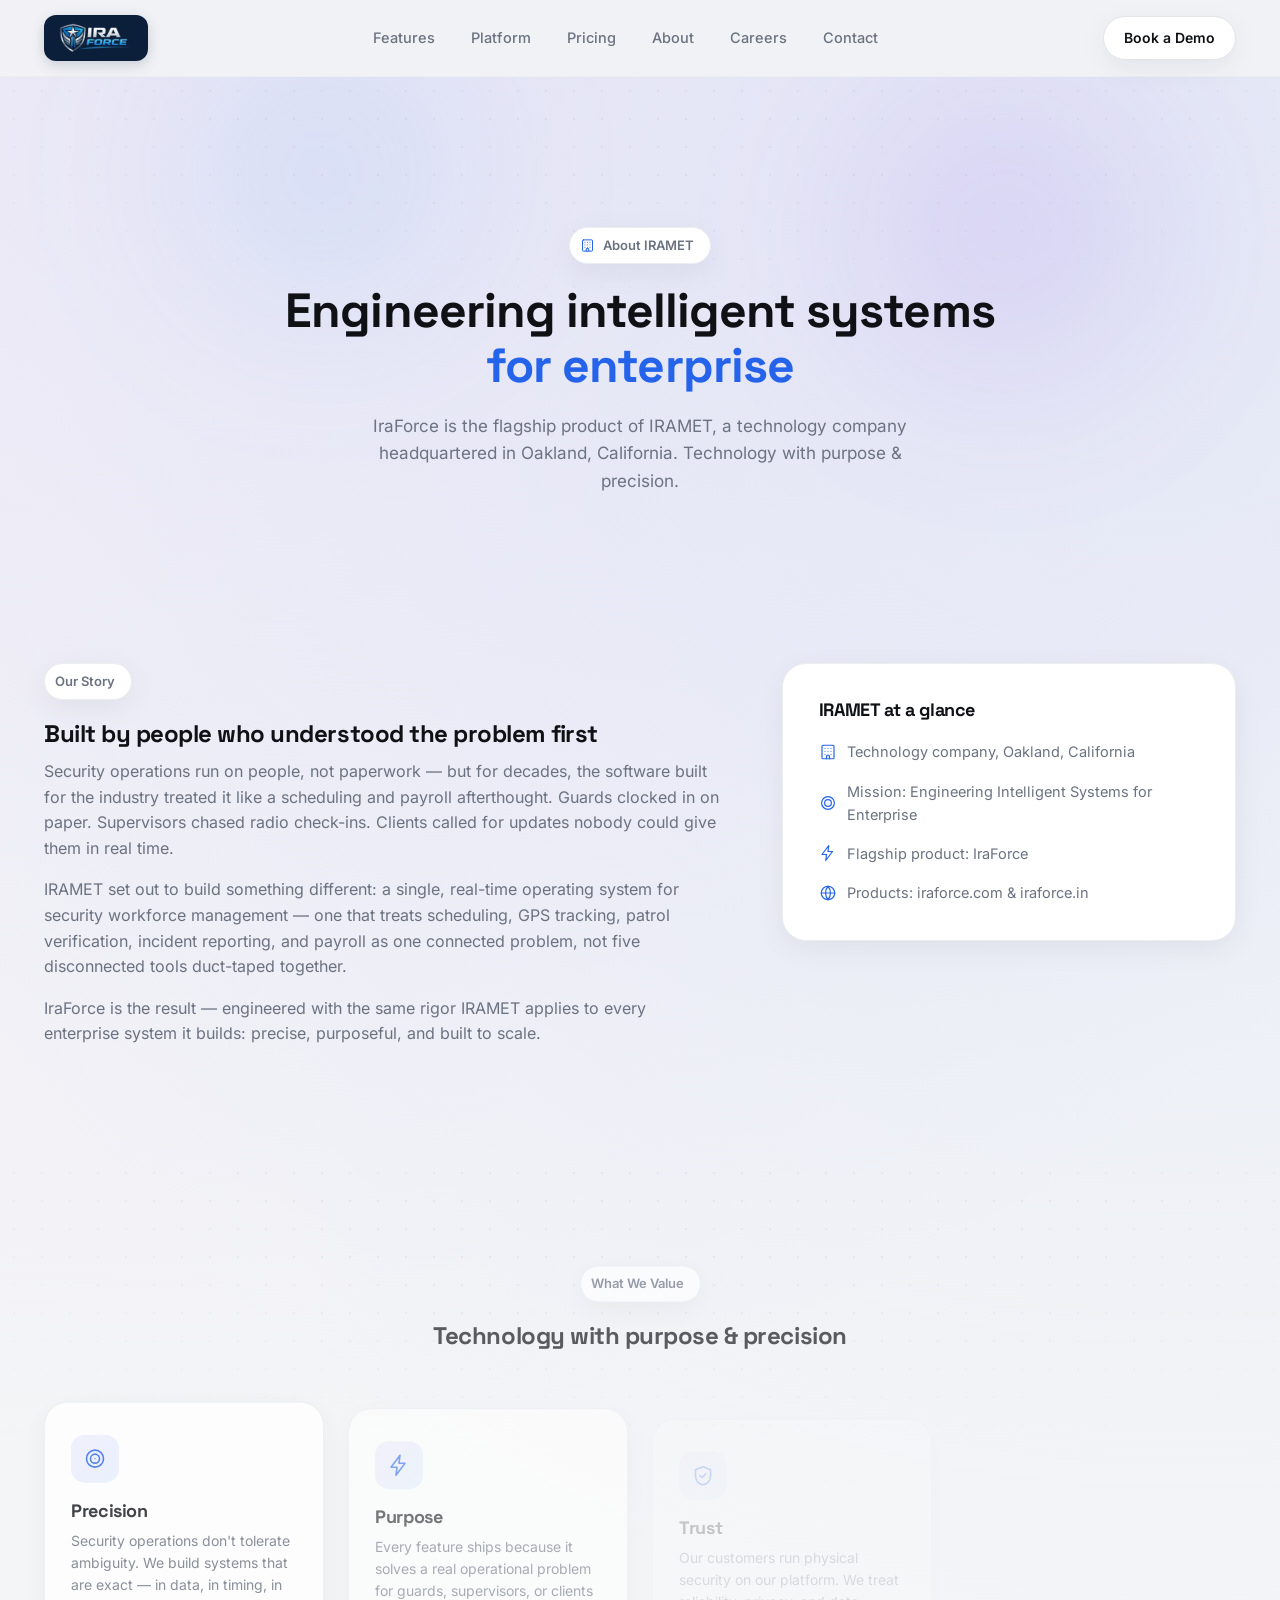
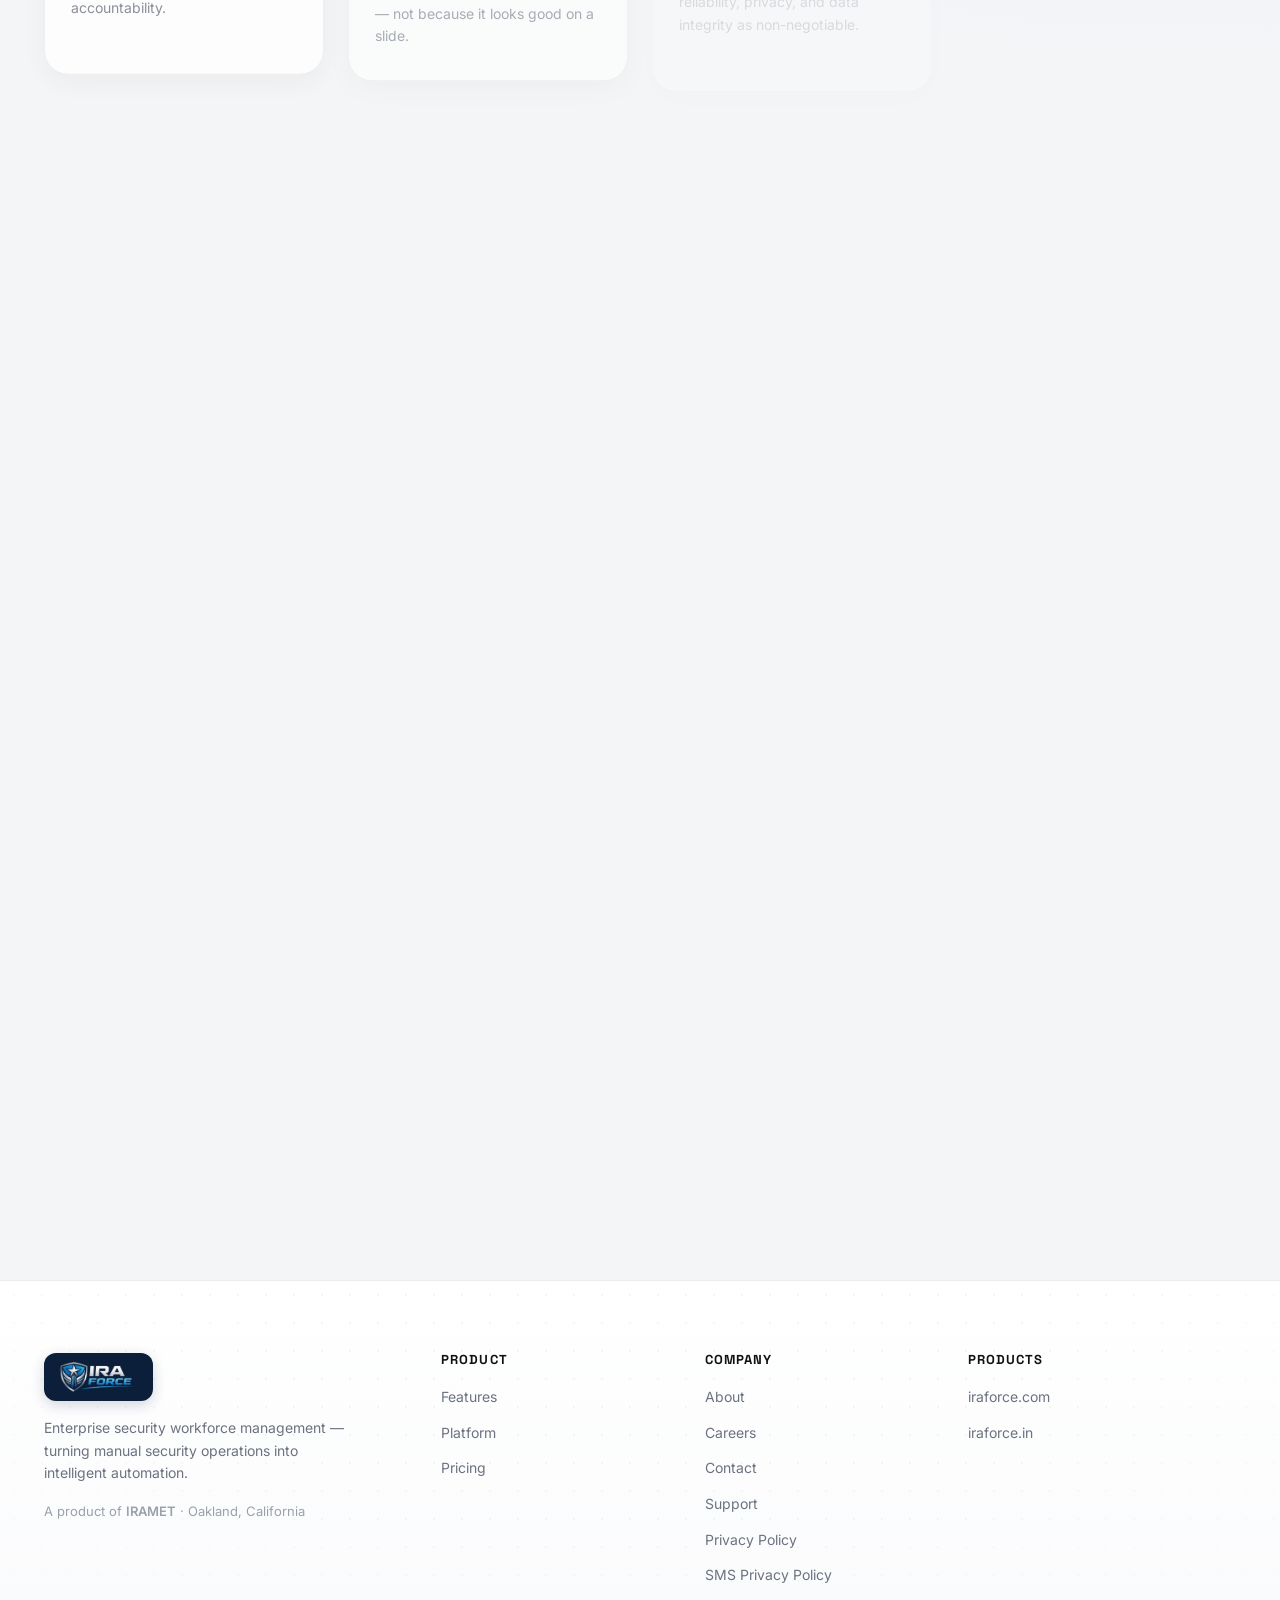
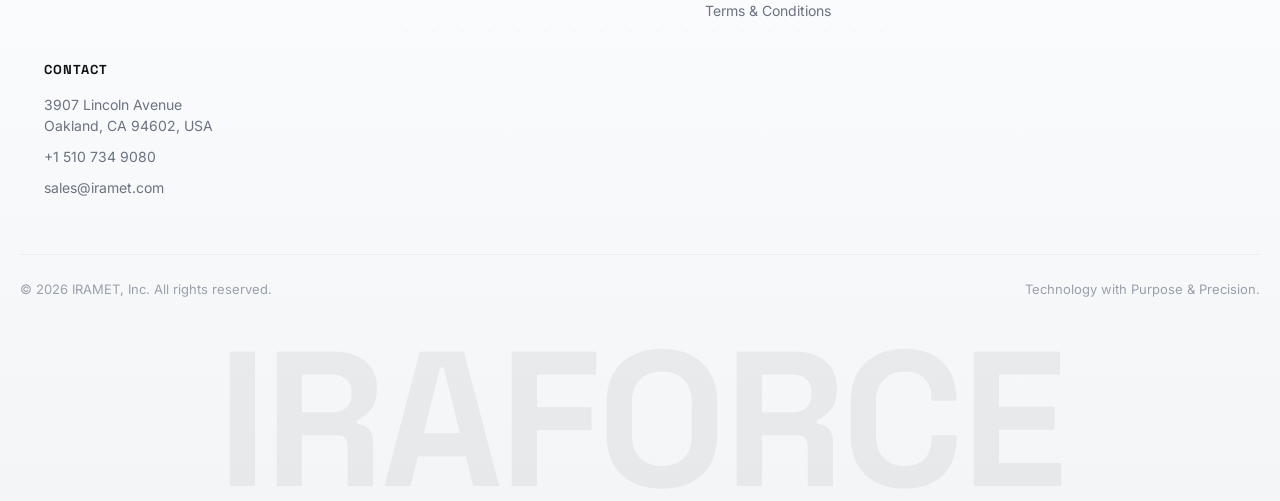
==== commit 61bbb580: "Add /terms and /sms-privacy pages for Twilio SMS campaign New Terms & Conditions (with SMS program t" ====
--- a/about/index.html
+++ b/about/index.html
@@ -4,4 +4,4 @@
         document.documentElement.classList.add('reduced-motion');
       }
     </script><link rel="stylesheet" href="/_astro/Icon.D8QwF3cm.css"><style>.page-hero[data-astro-cid-ta2fbyqs]{text-align:center;padding:150px 0 72px;position:relative;overflow:hidden}.hero-orbs[data-astro-cid-ta2fbyqs]{z-index:0;pointer-events:none;position:absolute;inset:0}.orb[data-astro-cid-ta2fbyqs]{filter:blur(80px);opacity:.5;border-radius:50%;position:absolute}.orb-teal[data-astro-cid-ta2fbyqs]{background:radial-gradient(circle,#60a5fa33,#0000 70%);width:380px;height:380px;top:-100px;left:10%}.orb-indigo[data-astro-cid-ta2fbyqs]{background:radial-gradient(circle,#7c3aed29,#0000 70%);width:420px;height:420px;top:-60px;right:5%}.page-hero[data-astro-cid-ta2fbyqs] .container[data-astro-cid-ta2fbyqs]{z-index:1;position:relative}.page-hero[data-astro-cid-ta2fbyqs] h1[data-astro-cid-ta2fbyqs]{max-width:720px;margin:0 auto 20px;font-size:clamp(32px,4.6vw,48px)}.page-sub[data-astro-cid-ta2fbyqs]{max-width:560px;margin:0 auto;font-size:17px}.story-grid[data-astro-cid-ta2fbyqs]{grid-template-columns:1.2fr .8fr;align-items:start;gap:56px;display:grid}.story-card-inner[data-astro-cid-ta2fbyqs]{padding:36px}.story-card[data-astro-cid-ta2fbyqs] h3[data-astro-cid-ta2fbyqs]{margin-bottom:20px;font-size:18px}.story-card[data-astro-cid-ta2fbyqs] ul[data-astro-cid-ta2fbyqs]{flex-direction:column;gap:16px;display:flex}.story-card[data-astro-cid-ta2fbyqs] li[data-astro-cid-ta2fbyqs]{color:var(--text-secondary);align-items:center;gap:10px;font-size:14.5px;display:flex}.story-card[data-astro-cid-ta2fbyqs] svg{width:18px;height:18px;color:var(--accent-blue);flex-shrink:0}.values-grid[data-astro-cid-ta2fbyqs]{grid-template-columns:repeat(4,1fr);gap:24px;display:grid}.value-card[data-astro-cid-ta2fbyqs]{text-align:left;padding:32px 26px}.value-icon[data-astro-cid-ta2fbyqs]{background:var(--gradient-brand-soft);width:48px;height:48px;color:var(--ira-teal);border-radius:14px;justify-content:center;align-items:center;margin-bottom:18px;display:flex}.value-card[data-astro-cid-ta2fbyqs] h3[data-astro-cid-ta2fbyqs]{margin-bottom:8px;font-size:18px}.value-card[data-astro-cid-ta2fbyqs] p[data-astro-cid-ta2fbyqs]{margin-bottom:0;font-size:14px}.leadership-grid[data-astro-cid-ta2fbyqs]{grid-template-columns:repeat(3,1fr);gap:24px;display:grid}.leader-card[data-astro-cid-ta2fbyqs]{text-align:center;padding:32px}.leader-avatar[data-astro-cid-ta2fbyqs]{background:var(--gradient-brand-soft);width:64px;height:64px;color:var(--accent-blue);border-radius:50%;justify-content:center;align-items:center;margin:0 auto 18px;display:flex}.leader-card[data-astro-cid-ta2fbyqs] h3[data-astro-cid-ta2fbyqs]{margin-bottom:6px;font-size:17px}.leader-role[data-astro-cid-ta2fbyqs]{color:var(--text-secondary);margin-bottom:8px;font-size:13.5px;font-weight:600}.leader-note[data-astro-cid-ta2fbyqs]{color:var(--text-muted);margin-bottom:0;font-size:12.5px}.cta-panel[data-astro-cid-ta2fbyqs]{text-align:center;padding:72px 40px;position:relative}.cta-panel[data-astro-cid-ta2fbyqs] h2[data-astro-cid-ta2fbyqs]{max-width:600px;margin:0 auto 14px;font-size:clamp(26px,3.6vw,36px)}.cta-glyph[data-astro-cid-ta2fbyqs]{width:.78em;height:.78em;color:var(--accent-blue);vertical-align:-.08em;display:inline-block}.cta-panel[data-astro-cid-ta2fbyqs] p[data-astro-cid-ta2fbyqs]{max-width:460px;margin:0 auto 28px}.cta-actions[data-astro-cid-ta2fbyqs]{flex-wrap:wrap;justify-content:center;gap:16px;display:flex}.cta-actions[data-astro-cid-ta2fbyqs] svg{width:16px;height:16px}@media (width<=960px){.story-grid[data-astro-cid-ta2fbyqs]{grid-template-columns:1fr}.values-grid[data-astro-cid-ta2fbyqs]{grid-template-columns:repeat(2,1fr)}}@media (width<=640px){.values-grid[data-astro-cid-ta2fbyqs],.leadership-grid[data-astro-cid-ta2fbyqs]{grid-template-columns:1fr}}
-</style></head><body><a href="#main-content" class="skip-link">Skip to content</a><header class="site-nav" id="site-nav" data-astro-cid-wpvy4v7s><div class="container nav-inner" data-astro-cid-wpvy4v7s><a href="/" class="brand" aria-label="IraForce home" data-astro-cid-wpvy4v7s><img src="/assets/iraforce-logo-trimmed.png" alt="IraForce" class="brand-logo" width="373" height="151" data-astro-cid-wpvy4v7s></a><nav class="nav-links" aria-label="Primary" data-astro-cid-wpvy4v7s><ul data-astro-cid-wpvy4v7s><li data-astro-cid-wpvy4v7s><a href="/features" data-astro-cid-wpvy4v7s>Features</a></li><li data-astro-cid-wpvy4v7s><a href="/platform" data-astro-cid-wpvy4v7s>Platform</a></li><li data-astro-cid-wpvy4v7s><a href="/pricing" data-astro-cid-wpvy4v7s>Pricing</a></li><li data-astro-cid-wpvy4v7s><a href="/about" data-astro-cid-wpvy4v7s>About</a></li><li data-astro-cid-wpvy4v7s><a href="/careers" data-astro-cid-wpvy4v7s>Careers</a></li><li data-astro-cid-wpvy4v7s><a href="/contact" data-astro-cid-wpvy4v7s>Contact</a></li></ul></nav><div class="nav-actions" data-astro-cid-wpvy4v7s><a href="/contact" class="btn btn-secondary nav-cta-secondary" data-astro-cid-wpvy4v7s>Book a Demo</a></div><button class="nav-toggle" id="nav-toggle" aria-expanded="false" aria-controls="mobile-nav" aria-label="Toggle navigation menu" data-astro-cid-wpvy4v7s><span data-astro-cid-wpvy4v7s></span><span data-astro-cid-wpvy4v7s></span><span data-astro-cid-wpvy4v7s></span></button></div><div class="mobile-nav" id="mobile-nav" data-astro-cid-wpvy4v7s><ul data-astro-cid-wpvy4v7s><li data-astro-cid-wpvy4v7s><a href="/features" data-astro-cid-wpvy4v7s>Features</a></li><li data-astro-cid-wpvy4v7s><a href="/platform" data-astro-cid-wpvy4v7s>Platform</a></li><li data-astro-cid-wpvy4v7s><a href="/pricing" data-astro-cid-wpvy4v7s>Pricing</a></li><li data-astro-cid-wpvy4v7s><a href="/about" data-astro-cid-wpvy4v7s>About</a></li><li data-astro-cid-wpvy4v7s><a href="/careers" data-astro-cid-wpvy4v7s>Careers</a></li><li data-astro-cid-wpvy4v7s><a href="/contact" data-astro-cid-wpvy4v7s>Contact</a></li><li data-astro-cid-wpvy4v7s><a href="/contact" class="btn btn-primary btn-block" data-astro-cid-wpvy4v7s>Book a Demo</a></li></ul></div></header><script type="module">var e=document.getElementById(`nav-toggle`),t=document.getElementById(`mobile-nav`);e?.addEventListener(`click`,()=>{let n=t?.classList.toggle(`open`);e.setAttribute(`aria-expanded`,String(!!n))}),t?.querySelectorAll(`a`).forEach(n=>{n.addEventListener(`click`,()=>{t.classList.remove(`open`),e?.setAttribute(`aria-expanded`,`false`)})});</script><main id="main-content"><section class="page-hero dot-grid" data-hero data-astro-cid-ta2fbyqs><div class="hero-orbs" aria-hidden="true" data-astro-cid-ta2fbyqs><span class="orb orb-teal" data-hero-orb data-parallax="0.15" data-astro-cid-ta2fbyqs></span><span class="orb orb-indigo" data-hero-orb data-parallax="0.25" data-astro-cid-ta2fbyqs></span></div><div class="container" data-astro-cid-ta2fbyqs><span class="eyebrow" data-hero-eyebrow data-astro-cid-ta2fbyqs><svg class="icon eyebrow-icon" width="24" height="24" viewBox="0 0 24 24" fill="none" stroke="currentColor" stroke-width="1.6" stroke-linecap="round" stroke-linejoin="round" aria-hidden="true"><rect x="4" y="3" width="16" height="18" rx="1.5"/><path d="M8 7h.01M12 7h.01M16 7h.01M8 11h.01M12 11h.01M16 11h.01M8 15h.01M12 15h.01M16 15h.01M10 21v-4h4v4"/></svg> About IRAMET</span><h1 data-hero-title data-astro-cid-ta2fbyqs>Engineering intelligent systems <span class="gradient-text" data-astro-cid-ta2fbyqs>for enterprise</span></h1><p class="page-sub" data-hero-sub data-astro-cid-ta2fbyqs>IraForce is the flagship product of IRAMET, a technology company headquartered in Oakland, California. Technology with purpose &amp; precision.</p></div></section><section class="section" data-astro-cid-ta2fbyqs><div class="container story-grid" data-astro-cid-ta2fbyqs><div class="story-copy" data-reveal data-astro-cid-ta2fbyqs><span class="eyebrow" data-astro-cid-ta2fbyqs>Our Story</span><h2 data-astro-cid-ta2fbyqs>Built by people who understood the problem first</h2><p data-astro-cid-ta2fbyqs>Security operations run on people, not paperwork — but for decades, the software built for the industry treated it like a scheduling and payroll afterthought. Guards clocked in on paper. Supervisors chased radio check-ins. Clients called for updates nobody could give them in real time.</p><p data-astro-cid-ta2fbyqs>IRAMET set out to build something different: a single, real-time operating system for security workforce management — one that treats scheduling, GPS tracking, patrol verification, incident reporting, and payroll as one connected problem, not five disconnected tools duct-taped together.</p><p data-astro-cid-ta2fbyqs>IraForce is the result — engineered with the same rigor IRAMET applies to every enterprise system it builds: precise, purposeful, and built to scale.</p></div><div class="story-card glass-card" data-reveal data-astro-cid-ta2fbyqs><div class="story-card-inner" data-astro-cid-ta2fbyqs><h3 data-astro-cid-ta2fbyqs>IRAMET at a glance</h3><ul data-astro-cid-ta2fbyqs><li data-astro-cid-ta2fbyqs><svg class="icon " width="24" height="24" viewBox="0 0 24 24" fill="none" stroke="currentColor" stroke-width="1.6" stroke-linecap="round" stroke-linejoin="round" aria-hidden="true"><rect x="4" y="3" width="16" height="18" rx="1.5"/><path d="M8 7h.01M12 7h.01M16 7h.01M8 11h.01M12 11h.01M16 11h.01M8 15h.01M12 15h.01M16 15h.01M10 21v-4h4v4"/></svg> Technology company, Oakland, California</li><li data-astro-cid-ta2fbyqs><svg class="icon " width="24" height="24" viewBox="0 0 24 24" fill="none" stroke="currentColor" stroke-width="1.6" stroke-linecap="round" stroke-linejoin="round" aria-hidden="true"><circle cx="12" cy="12" r="8.5"/><circle cx="12" cy="12" r="4.5"/><circle cx="12" cy="12" r=".6" fill="currentColor" stroke="none"/></svg> Mission: Engineering Intelligent Systems for Enterprise</li><li data-astro-cid-ta2fbyqs><svg class="icon " width="24" height="24" viewBox="0 0 24 24" fill="none" stroke="currentColor" stroke-width="1.6" stroke-linecap="round" stroke-linejoin="round" aria-hidden="true"><path d="M13 2 4 14h6l-1 8 9-12h-6l1-8Z"/></svg> Flagship product: IraForce</li><li data-astro-cid-ta2fbyqs><svg class="icon " width="24" height="24" viewBox="0 0 24 24" fill="none" stroke="currentColor" stroke-width="1.6" stroke-linecap="round" stroke-linejoin="round" aria-hidden="true"><circle cx="12" cy="12" r="9"/><path d="M3 12h18M12 3a14 14 0 0 1 0 18 14 14 0 0 1 0-18Z"/></svg> Products: iraforce.com &amp; iraforce.in</li></ul></div></div></div></section><section class="section values-band dot-grid" data-astro-cid-ta2fbyqs><div class="container" data-astro-cid-ta2fbyqs><div class="section-head center" data-reveal data-astro-cid-ta2fbyqs><span class="eyebrow" data-astro-cid-ta2fbyqs>What We Value</span><h2 data-astro-cid-ta2fbyqs>Technology with purpose &amp; precision</h2></div><div class="values-grid" data-reveal-group data-astro-cid-ta2fbyqs><div class="value-card glass-card" data-reveal-item data-astro-cid-ta2fbyqs><div class="value-icon" data-astro-cid-ta2fbyqs><svg class="icon " width="24" height="24" viewBox="0 0 24 24" fill="none" stroke="currentColor" stroke-width="1.6" stroke-linecap="round" stroke-linejoin="round" aria-hidden="true"><circle cx="12" cy="12" r="8.5"/><circle cx="12" cy="12" r="4.5"/><circle cx="12" cy="12" r=".6" fill="currentColor" stroke="none"/></svg></div><h3 data-astro-cid-ta2fbyqs>Precision</h3><p data-astro-cid-ta2fbyqs>Security operations don&#39;t tolerate ambiguity. We build systems that are exact — in data, in timing, in accountability.</p></div><div class="value-card glass-card" data-reveal-item data-astro-cid-ta2fbyqs><div class="value-icon" data-astro-cid-ta2fbyqs><svg class="icon " width="24" height="24" viewBox="0 0 24 24" fill="none" stroke="currentColor" stroke-width="1.6" stroke-linecap="round" stroke-linejoin="round" aria-hidden="true"><path d="M13 2 4 14h6l-1 8 9-12h-6l1-8Z"/></svg></div><h3 data-astro-cid-ta2fbyqs>Purpose</h3><p data-astro-cid-ta2fbyqs>Every feature ships because it solves a real operational problem for guards, supervisors, or clients — not because it looks good on a slide.</p></div><div class="value-card glass-card" data-reveal-item data-astro-cid-ta2fbyqs><div class="value-icon" data-astro-cid-ta2fbyqs><svg class="icon " width="24" height="24" viewBox="0 0 24 24" fill="none" stroke="currentColor" stroke-width="1.6" stroke-linecap="round" stroke-linejoin="round" aria-hidden="true"><path d="M12 3 4.5 6v6c0 5 3.2 8.4 7.5 9 4.3-.6 7.5-4 7.5-9V6L12 3Z"/><path d="m9 12 2 2 4-4.2"/></svg></div><h3 data-astro-cid-ta2fbyqs>Trust</h3><p data-astro-cid-ta2fbyqs>Our customers run physical security on our platform. We treat reliability, privacy, and data integrity as non-negotiable.</p></div><div class="value-card glass-card" data-reveal-item data-astro-cid-ta2fbyqs><div class="value-icon" data-astro-cid-ta2fbyqs><svg class="icon " width="24" height="24" viewBox="0 0 24 24" fill="none" stroke="currentColor" stroke-width="1.6" stroke-linecap="round" stroke-linejoin="round" aria-hidden="true"><circle cx="12" cy="12" r="9"/><path d="M3 12h18M12 3a14 14 0 0 1 0 18 14 14 0 0 1 0-18Z"/></svg></div><h3 data-astro-cid-ta2fbyqs>Scale</h3><p data-astro-cid-ta2fbyqs>From a single site to a global portfolio, the architecture is built multi-tenant from the ground up — no re-platforming required.</p></div></div></div></section><section class="section leadership-band" data-astro-cid-ta2fbyqs><div class="container" data-astro-cid-ta2fbyqs><div class="section-head center" data-reveal data-astro-cid-ta2fbyqs><span class="eyebrow" data-astro-cid-ta2fbyqs>Leadership</span><h2 data-astro-cid-ta2fbyqs>The team behind IraForce</h2><p data-astro-cid-ta2fbyqs>Leadership profiles are being finalized — check back soon, or reach out directly.</p></div><div class="leadership-grid" data-reveal-group data-astro-cid-ta2fbyqs><div class="leader-card glass-card" data-reveal-item data-astro-cid-ta2fbyqs><div class="leader-avatar" aria-hidden="true" data-astro-cid-ta2fbyqs><svg class="icon " width="24" height="24" viewBox="0 0 24 24" fill="none" stroke="currentColor" stroke-width="1.6" stroke-linecap="round" stroke-linejoin="round" aria-hidden="true"><circle cx="9" cy="8" r="3"/><path d="M2.5 20c0-3.6 2.9-6 6.5-6s6.5 2.4 6.5 6"/><circle cx="17.5" cy="9" r="2.5"/><path d="M15.5 14.2c2.9.4 5 2.6 5 5.8"/></svg></div><h3 data-astro-cid-ta2fbyqs>Leadership Team</h3><p class="leader-role" data-astro-cid-ta2fbyqs>Executive Leadership</p><p class="leader-note" data-astro-cid-ta2fbyqs>Bios coming soon</p></div><div class="leader-card glass-card" data-reveal-item data-astro-cid-ta2fbyqs><div class="leader-avatar" aria-hidden="true" data-astro-cid-ta2fbyqs><svg class="icon " width="24" height="24" viewBox="0 0 24 24" fill="none" stroke="currentColor" stroke-width="1.6" stroke-linecap="round" stroke-linejoin="round" aria-hidden="true"><circle cx="9" cy="8" r="3"/><path d="M2.5 20c0-3.6 2.9-6 6.5-6s6.5 2.4 6.5 6"/><circle cx="17.5" cy="9" r="2.5"/><path d="M15.5 14.2c2.9.4 5 2.6 5 5.8"/></svg></div><h3 data-astro-cid-ta2fbyqs>Product &amp; Engineering</h3><p class="leader-role" data-astro-cid-ta2fbyqs>Product &amp; Engineering Leadership</p><p class="leader-note" data-astro-cid-ta2fbyqs>Bios coming soon</p></div><div class="leader-card glass-card" data-reveal-item data-astro-cid-ta2fbyqs><div class="leader-avatar" aria-hidden="true" data-astro-cid-ta2fbyqs><svg class="icon " width="24" height="24" viewBox="0 0 24 24" fill="none" stroke="currentColor" stroke-width="1.6" stroke-linecap="round" stroke-linejoin="round" aria-hidden="true"><circle cx="9" cy="8" r="3"/><path d="M2.5 20c0-3.6 2.9-6 6.5-6s6.5 2.4 6.5 6"/><circle cx="17.5" cy="9" r="2.5"/><path d="M15.5 14.2c2.9.4 5 2.6 5 5.8"/></svg></div><h3 data-astro-cid-ta2fbyqs>Customer Success</h3><p class="leader-role" data-astro-cid-ta2fbyqs>Customer Success Leadership</p><p class="leader-note" data-astro-cid-ta2fbyqs>Bios coming soon</p></div></div></div></section><section class="section closing-cta" data-astro-cid-ta2fbyqs><div class="container" data-astro-cid-ta2fbyqs><div class="cta-panel glass-card" data-reveal data-astro-cid-ta2fbyqs><h2 data-astro-cid-ta2fbyqs>Want to talk to the team? <svg class="icon cta-glyph" width="24" height="24" viewBox="0 0 24 24" fill="none" stroke="currentColor" stroke-width="1.6" stroke-linecap="round" stroke-linejoin="round" aria-hidden="true"><path d="M12 3 4.5 6v6c0 5 3.2 8.4 7.5 9 4.3-.6 7.5-4 7.5-9V6L12 3Z"/><path d="m9 12 2 2 4-4.2"/></svg></h2><p data-astro-cid-ta2fbyqs>We're happy to walk through how IraForce would fit your operation.</p><div class="cta-actions" data-astro-cid-ta2fbyqs><a href="/contact" class="btn btn-primary" data-astro-cid-ta2fbyqs>Contact Us <svg class="icon " width="24" height="24" viewBox="0 0 24 24" fill="none" stroke="currentColor" stroke-width="1.6" stroke-linecap="round" stroke-linejoin="round" aria-hidden="true"><path d="M5 12h13M13 6l6 6-6 6"/></svg></a></div></div></div></section></main><footer class="site-footer dot-grid" data-astro-cid-jo6i4kqk><div class="container footer-inner" data-astro-cid-jo6i4kqk><div class="footer-brand" data-astro-cid-jo6i4kqk><a href="/" class="brand" aria-label="IraForce home" data-astro-cid-jo6i4kqk><img src="/assets/iraforce-logo-trimmed.png" alt="IraForce" class="brand-logo" width="373" height="151" data-astro-cid-jo6i4kqk></a><p data-astro-cid-jo6i4kqk>Enterprise security workforce management — turning manual security operations into intelligent automation.</p><p class="footer-parent" data-astro-cid-jo6i4kqk>A product of <strong data-astro-cid-jo6i4kqk>IRAMET</strong> · Oakland, California</p></div><div class="footer-col" data-astro-cid-jo6i4kqk><h4 data-astro-cid-jo6i4kqk>Product</h4><ul data-astro-cid-jo6i4kqk><li data-astro-cid-jo6i4kqk><a href="/features" data-astro-cid-jo6i4kqk>Features</a></li><li data-astro-cid-jo6i4kqk><a href="/platform" data-astro-cid-jo6i4kqk>Platform</a></li><li data-astro-cid-jo6i4kqk><a href="/pricing" data-astro-cid-jo6i4kqk>Pricing</a></li></ul></div><div class="footer-col" data-astro-cid-jo6i4kqk><h4 data-astro-cid-jo6i4kqk>Company</h4><ul data-astro-cid-jo6i4kqk><li data-astro-cid-jo6i4kqk><a href="/about" data-astro-cid-jo6i4kqk>About</a></li><li data-astro-cid-jo6i4kqk><a href="/careers" data-astro-cid-jo6i4kqk>Careers</a></li><li data-astro-cid-jo6i4kqk><a href="/contact" data-astro-cid-jo6i4kqk>Contact</a></li><li data-astro-cid-jo6i4kqk><a href="/support" data-astro-cid-jo6i4kqk>Support</a></li><li data-astro-cid-jo6i4kqk><a href="/privacy" data-astro-cid-jo6i4kqk>Privacy Policy</a></li></ul></div><div class="footer-col" data-astro-cid-jo6i4kqk><h4 data-astro-cid-jo6i4kqk>Products</h4><ul data-astro-cid-jo6i4kqk><li data-astro-cid-jo6i4kqk><a href="https://iraforce.com" data-astro-cid-jo6i4kqk>iraforce.com</a></li><li data-astro-cid-jo6i4kqk><a href="https://iraforce.in" data-astro-cid-jo6i4kqk>iraforce.in</a></li></ul></div><div class="footer-col" data-astro-cid-jo6i4kqk><h4 data-astro-cid-jo6i4kqk>Contact</h4><ul class="footer-contact" data-astro-cid-jo6i4kqk><li data-astro-cid-jo6i4kqk>3907 Lincoln Avenue<br data-astro-cid-jo6i4kqk>Oakland, CA 94602, USA</li><li data-astro-cid-jo6i4kqk><a href="tel:+15107349080" data-astro-cid-jo6i4kqk>+1 510 734 9080</a></li><li data-astro-cid-jo6i4kqk><a href="mailto:sales@iramet.com" data-astro-cid-jo6i4kqk>sales@iramet.com</a></li></ul></div></div><div class="container footer-bottom" data-astro-cid-jo6i4kqk><p data-astro-cid-jo6i4kqk>&copy; 2026 IRAMET, Inc. All rights reserved.</p><p class="footer-tagline" data-astro-cid-jo6i4kqk>Technology with Purpose &amp; Precision.</p></div><div class="footer-watermark" aria-hidden="true" data-astro-cid-jo6i4kqk>IRAFORCE</div></footer><script type="module" src="/_astro/Layout.astro_astro_type_script_index_0_lang.DXG16m_d.js"></script></body></html>+</style></head><body><a href="#main-content" class="skip-link">Skip to content</a><header class="site-nav" id="site-nav" data-astro-cid-wpvy4v7s><div class="container nav-inner" data-astro-cid-wpvy4v7s><a href="/" class="brand" aria-label="IraForce home" data-astro-cid-wpvy4v7s><img src="/assets/iraforce-logo-trimmed.png" alt="IraForce" class="brand-logo" width="373" height="151" data-astro-cid-wpvy4v7s></a><nav class="nav-links" aria-label="Primary" data-astro-cid-wpvy4v7s><ul data-astro-cid-wpvy4v7s><li data-astro-cid-wpvy4v7s><a href="/features" data-astro-cid-wpvy4v7s>Features</a></li><li data-astro-cid-wpvy4v7s><a href="/platform" data-astro-cid-wpvy4v7s>Platform</a></li><li data-astro-cid-wpvy4v7s><a href="/pricing" data-astro-cid-wpvy4v7s>Pricing</a></li><li data-astro-cid-wpvy4v7s><a href="/about" data-astro-cid-wpvy4v7s>About</a></li><li data-astro-cid-wpvy4v7s><a href="/careers" data-astro-cid-wpvy4v7s>Careers</a></li><li data-astro-cid-wpvy4v7s><a href="/contact" data-astro-cid-wpvy4v7s>Contact</a></li></ul></nav><div class="nav-actions" data-astro-cid-wpvy4v7s><a href="/contact" class="btn btn-secondary nav-cta-secondary" data-astro-cid-wpvy4v7s>Book a Demo</a></div><button class="nav-toggle" id="nav-toggle" aria-expanded="false" aria-controls="mobile-nav" aria-label="Toggle navigation menu" data-astro-cid-wpvy4v7s><span data-astro-cid-wpvy4v7s></span><span data-astro-cid-wpvy4v7s></span><span data-astro-cid-wpvy4v7s></span></button></div><div class="mobile-nav" id="mobile-nav" data-astro-cid-wpvy4v7s><ul data-astro-cid-wpvy4v7s><li data-astro-cid-wpvy4v7s><a href="/features" data-astro-cid-wpvy4v7s>Features</a></li><li data-astro-cid-wpvy4v7s><a href="/platform" data-astro-cid-wpvy4v7s>Platform</a></li><li data-astro-cid-wpvy4v7s><a href="/pricing" data-astro-cid-wpvy4v7s>Pricing</a></li><li data-astro-cid-wpvy4v7s><a href="/about" data-astro-cid-wpvy4v7s>About</a></li><li data-astro-cid-wpvy4v7s><a href="/careers" data-astro-cid-wpvy4v7s>Careers</a></li><li data-astro-cid-wpvy4v7s><a href="/contact" data-astro-cid-wpvy4v7s>Contact</a></li><li data-astro-cid-wpvy4v7s><a href="/contact" class="btn btn-primary btn-block" data-astro-cid-wpvy4v7s>Book a Demo</a></li></ul></div></header><script type="module">var e=document.getElementById(`nav-toggle`),t=document.getElementById(`mobile-nav`);e?.addEventListener(`click`,()=>{let n=t?.classList.toggle(`open`);e.setAttribute(`aria-expanded`,String(!!n))}),t?.querySelectorAll(`a`).forEach(n=>{n.addEventListener(`click`,()=>{t.classList.remove(`open`),e?.setAttribute(`aria-expanded`,`false`)})});</script><main id="main-content"><section class="page-hero dot-grid" data-hero data-astro-cid-ta2fbyqs><div class="hero-orbs" aria-hidden="true" data-astro-cid-ta2fbyqs><span class="orb orb-teal" data-hero-orb data-parallax="0.15" data-astro-cid-ta2fbyqs></span><span class="orb orb-indigo" data-hero-orb data-parallax="0.25" data-astro-cid-ta2fbyqs></span></div><div class="container" data-astro-cid-ta2fbyqs><span class="eyebrow" data-hero-eyebrow data-astro-cid-ta2fbyqs><svg class="icon eyebrow-icon" width="24" height="24" viewBox="0 0 24 24" fill="none" stroke="currentColor" stroke-width="1.6" stroke-linecap="round" stroke-linejoin="round" aria-hidden="true"><rect x="4" y="3" width="16" height="18" rx="1.5"/><path d="M8 7h.01M12 7h.01M16 7h.01M8 11h.01M12 11h.01M16 11h.01M8 15h.01M12 15h.01M16 15h.01M10 21v-4h4v4"/></svg> About IRAMET</span><h1 data-hero-title data-astro-cid-ta2fbyqs>Engineering intelligent systems <span class="gradient-text" data-astro-cid-ta2fbyqs>for enterprise</span></h1><p class="page-sub" data-hero-sub data-astro-cid-ta2fbyqs>IraForce is the flagship product of IRAMET, a technology company headquartered in Oakland, California. Technology with purpose &amp; precision.</p></div></section><section class="section" data-astro-cid-ta2fbyqs><div class="container story-grid" data-astro-cid-ta2fbyqs><div class="story-copy" data-reveal data-astro-cid-ta2fbyqs><span class="eyebrow" data-astro-cid-ta2fbyqs>Our Story</span><h2 data-astro-cid-ta2fbyqs>Built by people who understood the problem first</h2><p data-astro-cid-ta2fbyqs>Security operations run on people, not paperwork — but for decades, the software built for the industry treated it like a scheduling and payroll afterthought. Guards clocked in on paper. Supervisors chased radio check-ins. Clients called for updates nobody could give them in real time.</p><p data-astro-cid-ta2fbyqs>IRAMET set out to build something different: a single, real-time operating system for security workforce management — one that treats scheduling, GPS tracking, patrol verification, incident reporting, and payroll as one connected problem, not five disconnected tools duct-taped together.</p><p data-astro-cid-ta2fbyqs>IraForce is the result — engineered with the same rigor IRAMET applies to every enterprise system it builds: precise, purposeful, and built to scale.</p></div><div class="story-card glass-card" data-reveal data-astro-cid-ta2fbyqs><div class="story-card-inner" data-astro-cid-ta2fbyqs><h3 data-astro-cid-ta2fbyqs>IRAMET at a glance</h3><ul data-astro-cid-ta2fbyqs><li data-astro-cid-ta2fbyqs><svg class="icon " width="24" height="24" viewBox="0 0 24 24" fill="none" stroke="currentColor" stroke-width="1.6" stroke-linecap="round" stroke-linejoin="round" aria-hidden="true"><rect x="4" y="3" width="16" height="18" rx="1.5"/><path d="M8 7h.01M12 7h.01M16 7h.01M8 11h.01M12 11h.01M16 11h.01M8 15h.01M12 15h.01M16 15h.01M10 21v-4h4v4"/></svg> Technology company, Oakland, California</li><li data-astro-cid-ta2fbyqs><svg class="icon " width="24" height="24" viewBox="0 0 24 24" fill="none" stroke="currentColor" stroke-width="1.6" stroke-linecap="round" stroke-linejoin="round" aria-hidden="true"><circle cx="12" cy="12" r="8.5"/><circle cx="12" cy="12" r="4.5"/><circle cx="12" cy="12" r=".6" fill="currentColor" stroke="none"/></svg> Mission: Engineering Intelligent Systems for Enterprise</li><li data-astro-cid-ta2fbyqs><svg class="icon " width="24" height="24" viewBox="0 0 24 24" fill="none" stroke="currentColor" stroke-width="1.6" stroke-linecap="round" stroke-linejoin="round" aria-hidden="true"><path d="M13 2 4 14h6l-1 8 9-12h-6l1-8Z"/></svg> Flagship product: IraForce</li><li data-astro-cid-ta2fbyqs><svg class="icon " width="24" height="24" viewBox="0 0 24 24" fill="none" stroke="currentColor" stroke-width="1.6" stroke-linecap="round" stroke-linejoin="round" aria-hidden="true"><circle cx="12" cy="12" r="9"/><path d="M3 12h18M12 3a14 14 0 0 1 0 18 14 14 0 0 1 0-18Z"/></svg> Products: iraforce.com &amp; iraforce.in</li></ul></div></div></div></section><section class="section values-band dot-grid" data-astro-cid-ta2fbyqs><div class="container" data-astro-cid-ta2fbyqs><div class="section-head center" data-reveal data-astro-cid-ta2fbyqs><span class="eyebrow" data-astro-cid-ta2fbyqs>What We Value</span><h2 data-astro-cid-ta2fbyqs>Technology with purpose &amp; precision</h2></div><div class="values-grid" data-reveal-group data-astro-cid-ta2fbyqs><div class="value-card glass-card" data-reveal-item data-astro-cid-ta2fbyqs><div class="value-icon" data-astro-cid-ta2fbyqs><svg class="icon " width="24" height="24" viewBox="0 0 24 24" fill="none" stroke="currentColor" stroke-width="1.6" stroke-linecap="round" stroke-linejoin="round" aria-hidden="true"><circle cx="12" cy="12" r="8.5"/><circle cx="12" cy="12" r="4.5"/><circle cx="12" cy="12" r=".6" fill="currentColor" stroke="none"/></svg></div><h3 data-astro-cid-ta2fbyqs>Precision</h3><p data-astro-cid-ta2fbyqs>Security operations don&#39;t tolerate ambiguity. We build systems that are exact — in data, in timing, in accountability.</p></div><div class="value-card glass-card" data-reveal-item data-astro-cid-ta2fbyqs><div class="value-icon" data-astro-cid-ta2fbyqs><svg class="icon " width="24" height="24" viewBox="0 0 24 24" fill="none" stroke="currentColor" stroke-width="1.6" stroke-linecap="round" stroke-linejoin="round" aria-hidden="true"><path d="M13 2 4 14h6l-1 8 9-12h-6l1-8Z"/></svg></div><h3 data-astro-cid-ta2fbyqs>Purpose</h3><p data-astro-cid-ta2fbyqs>Every feature ships because it solves a real operational problem for guards, supervisors, or clients — not because it looks good on a slide.</p></div><div class="value-card glass-card" data-reveal-item data-astro-cid-ta2fbyqs><div class="value-icon" data-astro-cid-ta2fbyqs><svg class="icon " width="24" height="24" viewBox="0 0 24 24" fill="none" stroke="currentColor" stroke-width="1.6" stroke-linecap="round" stroke-linejoin="round" aria-hidden="true"><path d="M12 3 4.5 6v6c0 5 3.2 8.4 7.5 9 4.3-.6 7.5-4 7.5-9V6L12 3Z"/><path d="m9 12 2 2 4-4.2"/></svg></div><h3 data-astro-cid-ta2fbyqs>Trust</h3><p data-astro-cid-ta2fbyqs>Our customers run physical security on our platform. We treat reliability, privacy, and data integrity as non-negotiable.</p></div><div class="value-card glass-card" data-reveal-item data-astro-cid-ta2fbyqs><div class="value-icon" data-astro-cid-ta2fbyqs><svg class="icon " width="24" height="24" viewBox="0 0 24 24" fill="none" stroke="currentColor" stroke-width="1.6" stroke-linecap="round" stroke-linejoin="round" aria-hidden="true"><circle cx="12" cy="12" r="9"/><path d="M3 12h18M12 3a14 14 0 0 1 0 18 14 14 0 0 1 0-18Z"/></svg></div><h3 data-astro-cid-ta2fbyqs>Scale</h3><p data-astro-cid-ta2fbyqs>From a single site to a global portfolio, the architecture is built multi-tenant from the ground up — no re-platforming required.</p></div></div></div></section><section class="section leadership-band" data-astro-cid-ta2fbyqs><div class="container" data-astro-cid-ta2fbyqs><div class="section-head center" data-reveal data-astro-cid-ta2fbyqs><span class="eyebrow" data-astro-cid-ta2fbyqs>Leadership</span><h2 data-astro-cid-ta2fbyqs>The team behind IraForce</h2><p data-astro-cid-ta2fbyqs>Leadership profiles are being finalized — check back soon, or reach out directly.</p></div><div class="leadership-grid" data-reveal-group data-astro-cid-ta2fbyqs><div class="leader-card glass-card" data-reveal-item data-astro-cid-ta2fbyqs><div class="leader-avatar" aria-hidden="true" data-astro-cid-ta2fbyqs><svg class="icon " width="24" height="24" viewBox="0 0 24 24" fill="none" stroke="currentColor" stroke-width="1.6" stroke-linecap="round" stroke-linejoin="round" aria-hidden="true"><circle cx="9" cy="8" r="3"/><path d="M2.5 20c0-3.6 2.9-6 6.5-6s6.5 2.4 6.5 6"/><circle cx="17.5" cy="9" r="2.5"/><path d="M15.5 14.2c2.9.4 5 2.6 5 5.8"/></svg></div><h3 data-astro-cid-ta2fbyqs>Leadership Team</h3><p class="leader-role" data-astro-cid-ta2fbyqs>Executive Leadership</p><p class="leader-note" data-astro-cid-ta2fbyqs>Bios coming soon</p></div><div class="leader-card glass-card" data-reveal-item data-astro-cid-ta2fbyqs><div class="leader-avatar" aria-hidden="true" data-astro-cid-ta2fbyqs><svg class="icon " width="24" height="24" viewBox="0 0 24 24" fill="none" stroke="currentColor" stroke-width="1.6" stroke-linecap="round" stroke-linejoin="round" aria-hidden="true"><circle cx="9" cy="8" r="3"/><path d="M2.5 20c0-3.6 2.9-6 6.5-6s6.5 2.4 6.5 6"/><circle cx="17.5" cy="9" r="2.5"/><path d="M15.5 14.2c2.9.4 5 2.6 5 5.8"/></svg></div><h3 data-astro-cid-ta2fbyqs>Product &amp; Engineering</h3><p class="leader-role" data-astro-cid-ta2fbyqs>Product &amp; Engineering Leadership</p><p class="leader-note" data-astro-cid-ta2fbyqs>Bios coming soon</p></div><div class="leader-card glass-card" data-reveal-item data-astro-cid-ta2fbyqs><div class="leader-avatar" aria-hidden="true" data-astro-cid-ta2fbyqs><svg class="icon " width="24" height="24" viewBox="0 0 24 24" fill="none" stroke="currentColor" stroke-width="1.6" stroke-linecap="round" stroke-linejoin="round" aria-hidden="true"><circle cx="9" cy="8" r="3"/><path d="M2.5 20c0-3.6 2.9-6 6.5-6s6.5 2.4 6.5 6"/><circle cx="17.5" cy="9" r="2.5"/><path d="M15.5 14.2c2.9.4 5 2.6 5 5.8"/></svg></div><h3 data-astro-cid-ta2fbyqs>Customer Success</h3><p class="leader-role" data-astro-cid-ta2fbyqs>Customer Success Leadership</p><p class="leader-note" data-astro-cid-ta2fbyqs>Bios coming soon</p></div></div></div></section><section class="section closing-cta" data-astro-cid-ta2fbyqs><div class="container" data-astro-cid-ta2fbyqs><div class="cta-panel glass-card" data-reveal data-astro-cid-ta2fbyqs><h2 data-astro-cid-ta2fbyqs>Want to talk to the team? <svg class="icon cta-glyph" width="24" height="24" viewBox="0 0 24 24" fill="none" stroke="currentColor" stroke-width="1.6" stroke-linecap="round" stroke-linejoin="round" aria-hidden="true"><path d="M12 3 4.5 6v6c0 5 3.2 8.4 7.5 9 4.3-.6 7.5-4 7.5-9V6L12 3Z"/><path d="m9 12 2 2 4-4.2"/></svg></h2><p data-astro-cid-ta2fbyqs>We're happy to walk through how IraForce would fit your operation.</p><div class="cta-actions" data-astro-cid-ta2fbyqs><a href="/contact" class="btn btn-primary" data-astro-cid-ta2fbyqs>Contact Us <svg class="icon " width="24" height="24" viewBox="0 0 24 24" fill="none" stroke="currentColor" stroke-width="1.6" stroke-linecap="round" stroke-linejoin="round" aria-hidden="true"><path d="M5 12h13M13 6l6 6-6 6"/></svg></a></div></div></div></section></main><footer class="site-footer dot-grid" data-astro-cid-jo6i4kqk><div class="container footer-inner" data-astro-cid-jo6i4kqk><div class="footer-brand" data-astro-cid-jo6i4kqk><a href="/" class="brand" aria-label="IraForce home" data-astro-cid-jo6i4kqk><img src="/assets/iraforce-logo-trimmed.png" alt="IraForce" class="brand-logo" width="373" height="151" data-astro-cid-jo6i4kqk></a><p data-astro-cid-jo6i4kqk>Enterprise security workforce management — turning manual security operations into intelligent automation.</p><p class="footer-parent" data-astro-cid-jo6i4kqk>A product of <strong data-astro-cid-jo6i4kqk>IRAMET</strong> · Oakland, California</p></div><div class="footer-col" data-astro-cid-jo6i4kqk><h4 data-astro-cid-jo6i4kqk>Product</h4><ul data-astro-cid-jo6i4kqk><li data-astro-cid-jo6i4kqk><a href="/features" data-astro-cid-jo6i4kqk>Features</a></li><li data-astro-cid-jo6i4kqk><a href="/platform" data-astro-cid-jo6i4kqk>Platform</a></li><li data-astro-cid-jo6i4kqk><a href="/pricing" data-astro-cid-jo6i4kqk>Pricing</a></li></ul></div><div class="footer-col" data-astro-cid-jo6i4kqk><h4 data-astro-cid-jo6i4kqk>Company</h4><ul data-astro-cid-jo6i4kqk><li data-astro-cid-jo6i4kqk><a href="/about" data-astro-cid-jo6i4kqk>About</a></li><li data-astro-cid-jo6i4kqk><a href="/careers" data-astro-cid-jo6i4kqk>Careers</a></li><li data-astro-cid-jo6i4kqk><a href="/contact" data-astro-cid-jo6i4kqk>Contact</a></li><li data-astro-cid-jo6i4kqk><a href="/support" data-astro-cid-jo6i4kqk>Support</a></li><li data-astro-cid-jo6i4kqk><a href="/privacy" data-astro-cid-jo6i4kqk>Privacy Policy</a></li><li data-astro-cid-jo6i4kqk><a href="/sms-privacy" data-astro-cid-jo6i4kqk>SMS Privacy Policy</a></li><li data-astro-cid-jo6i4kqk><a href="/terms" data-astro-cid-jo6i4kqk>Terms &amp; Conditions</a></li></ul></div><div class="footer-col" data-astro-cid-jo6i4kqk><h4 data-astro-cid-jo6i4kqk>Products</h4><ul data-astro-cid-jo6i4kqk><li data-astro-cid-jo6i4kqk><a href="https://iraforce.com" data-astro-cid-jo6i4kqk>iraforce.com</a></li><li data-astro-cid-jo6i4kqk><a href="https://iraforce.in" data-astro-cid-jo6i4kqk>iraforce.in</a></li></ul></div><div class="footer-col" data-astro-cid-jo6i4kqk><h4 data-astro-cid-jo6i4kqk>Contact</h4><ul class="footer-contact" data-astro-cid-jo6i4kqk><li data-astro-cid-jo6i4kqk>3907 Lincoln Avenue<br data-astro-cid-jo6i4kqk>Oakland, CA 94602, USA</li><li data-astro-cid-jo6i4kqk><a href="tel:+15107349080" data-astro-cid-jo6i4kqk>+1 510 734 9080</a></li><li data-astro-cid-jo6i4kqk><a href="mailto:sales@iramet.com" data-astro-cid-jo6i4kqk>sales@iramet.com</a></li></ul></div></div><div class="container footer-bottom" data-astro-cid-jo6i4kqk><p data-astro-cid-jo6i4kqk>&copy; 2026 IRAMET, Inc. All rights reserved.</p><p class="footer-tagline" data-astro-cid-jo6i4kqk>Technology with Purpose &amp; Precision.</p></div><div class="footer-watermark" aria-hidden="true" data-astro-cid-jo6i4kqk>IRAFORCE</div></footer><script type="module" src="/_astro/Layout.astro_astro_type_script_index_0_lang.DXG16m_d.js"></script></body></html>
